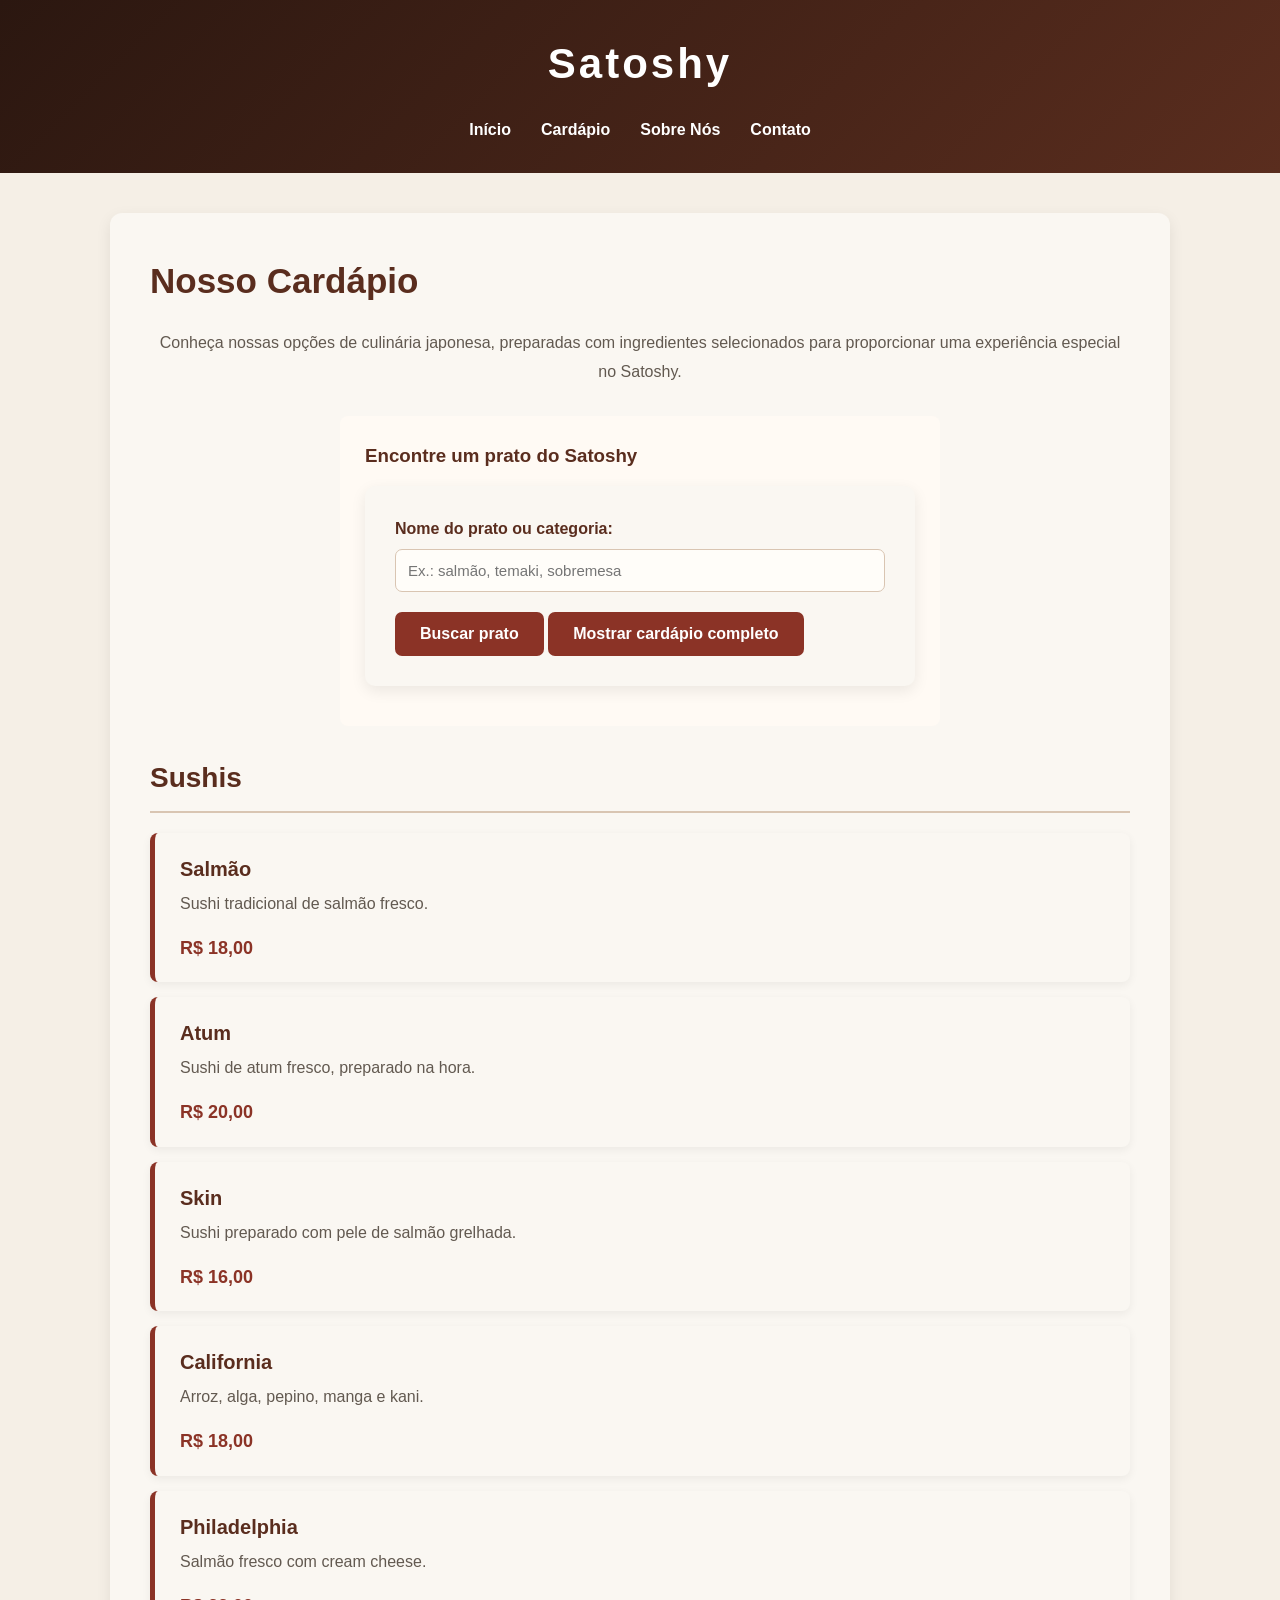
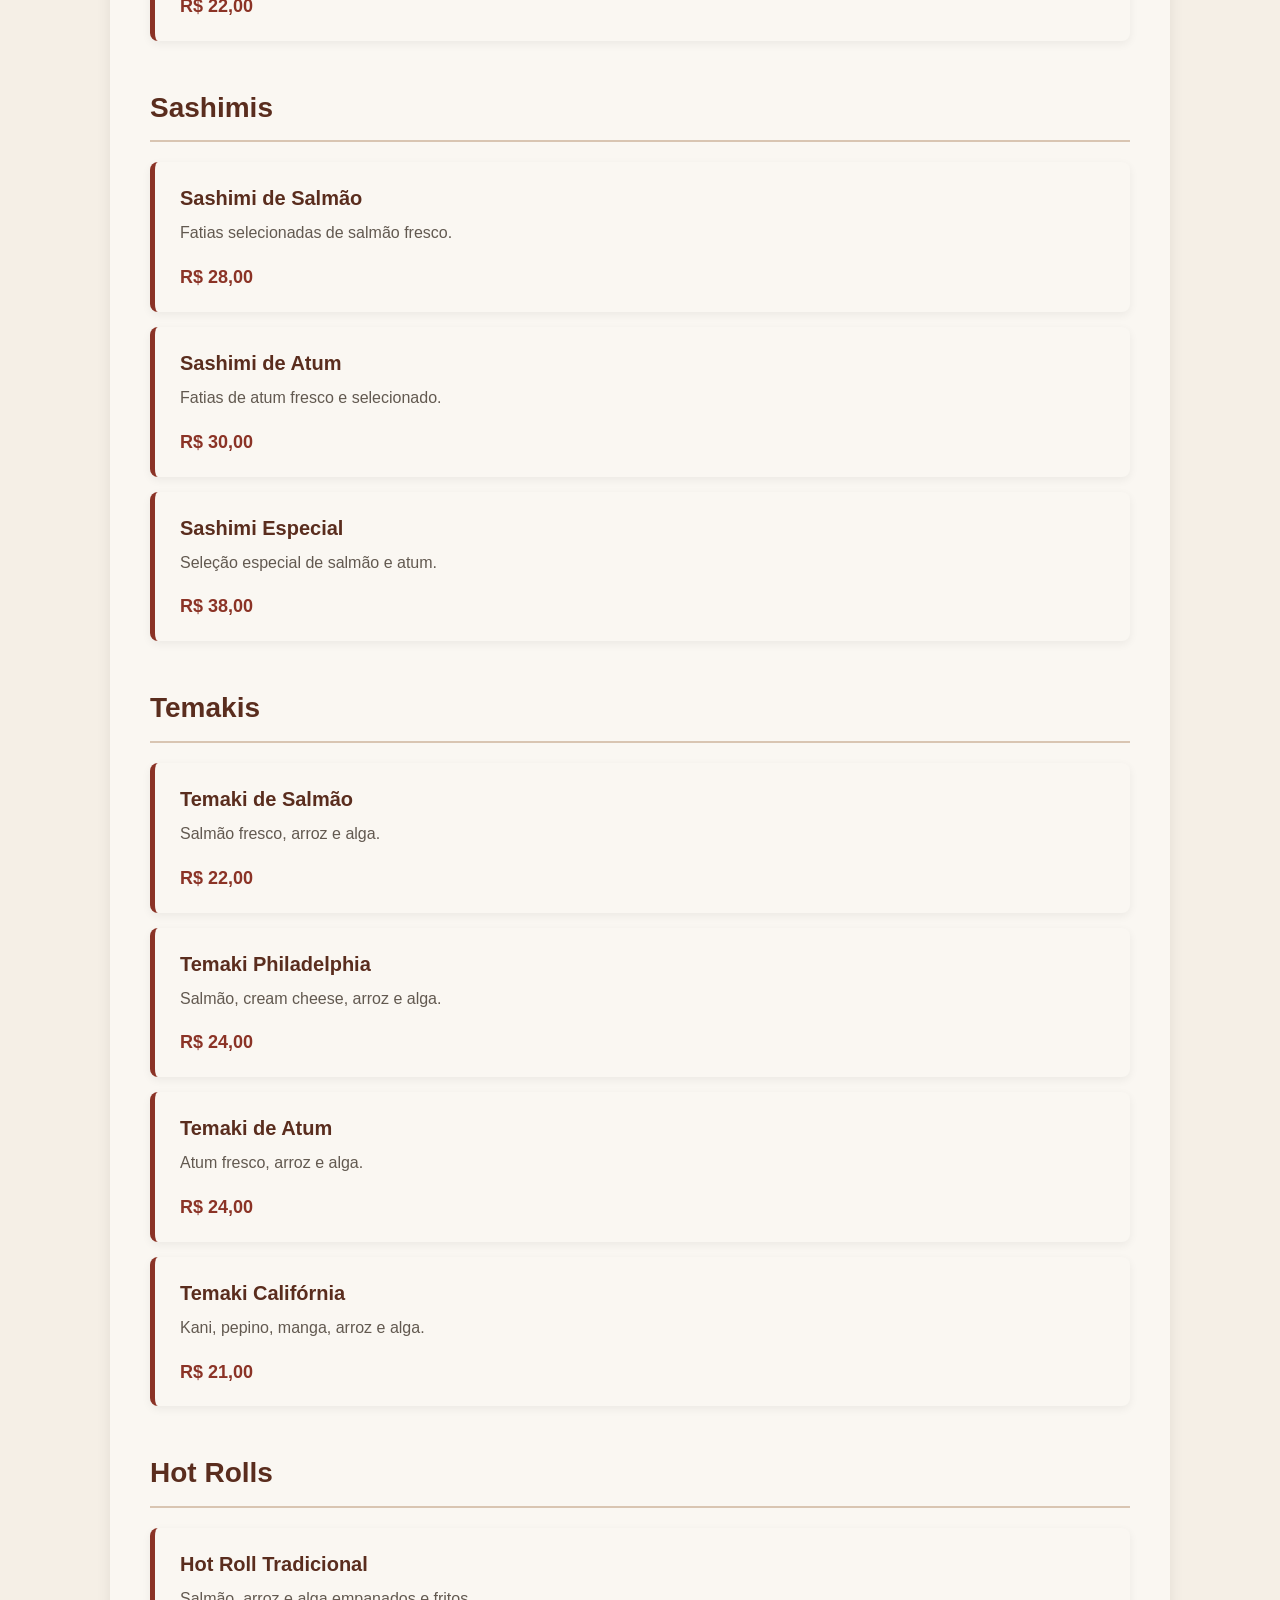
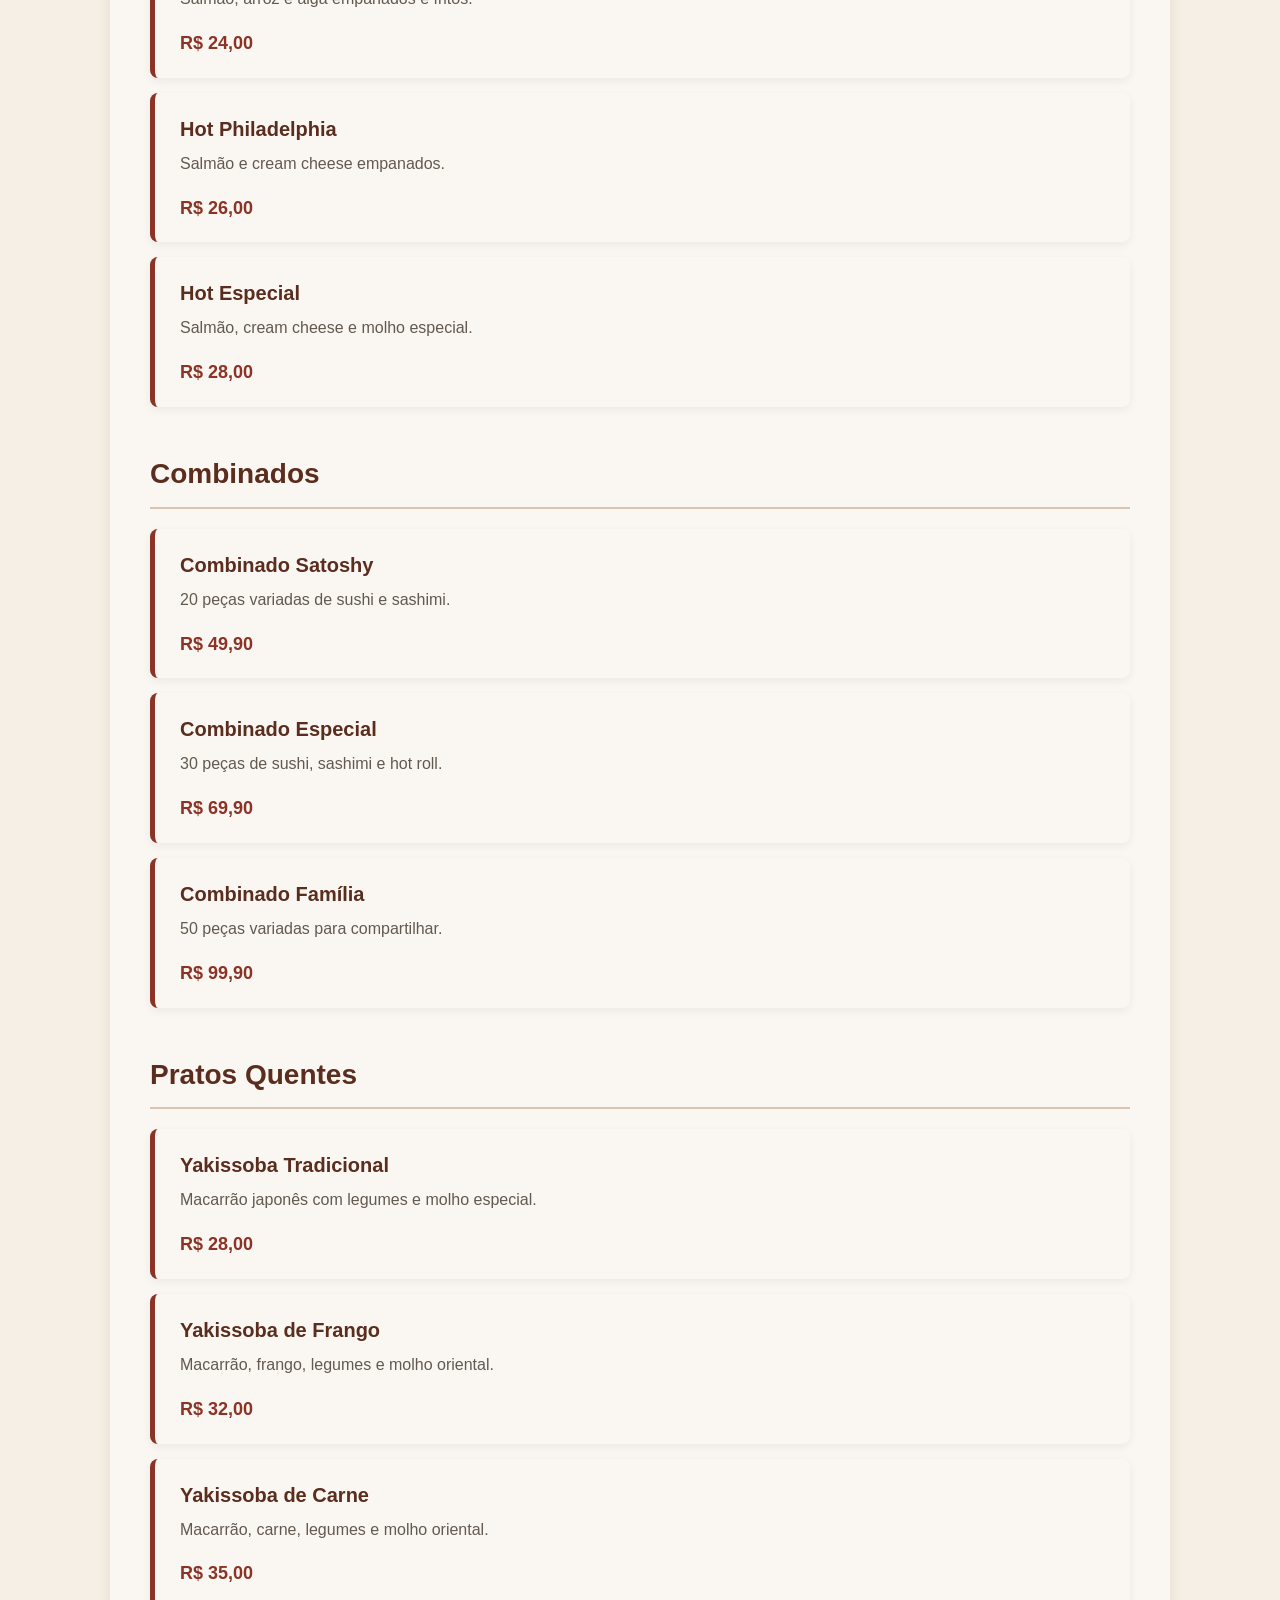
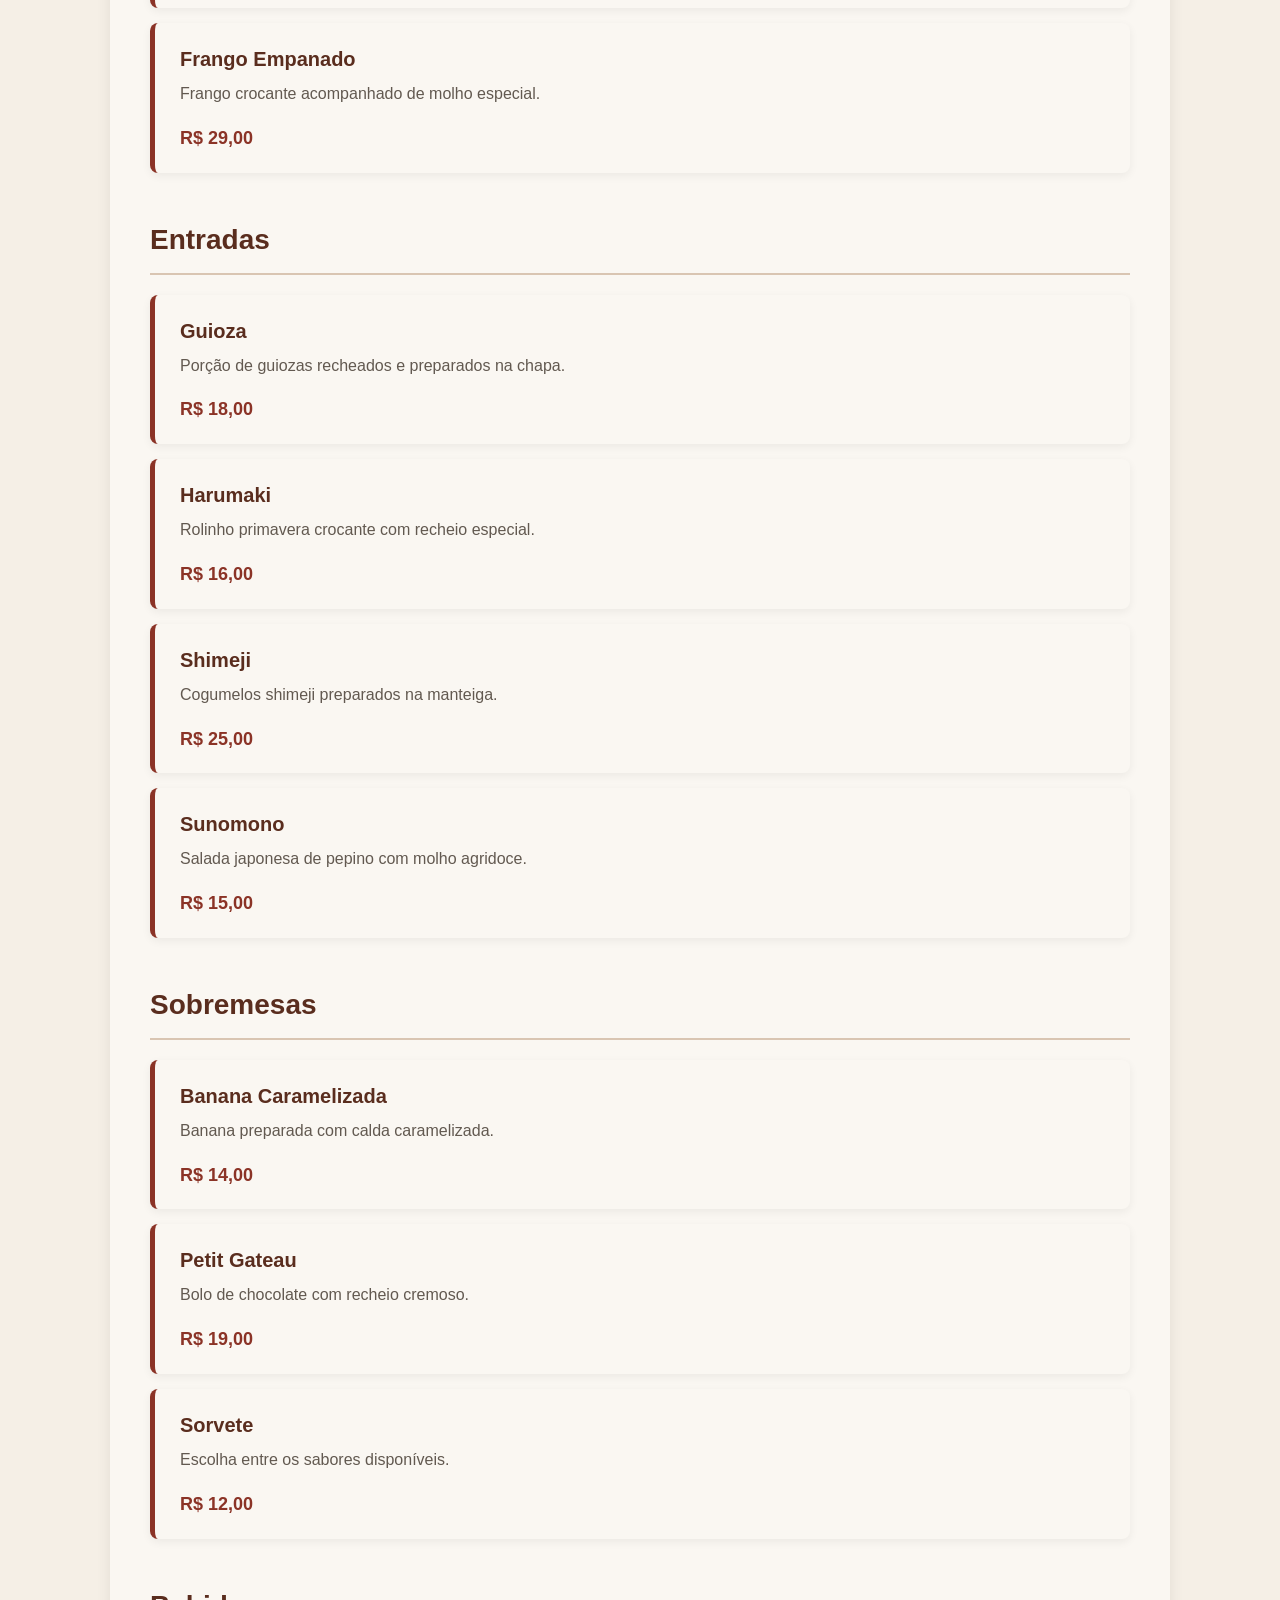
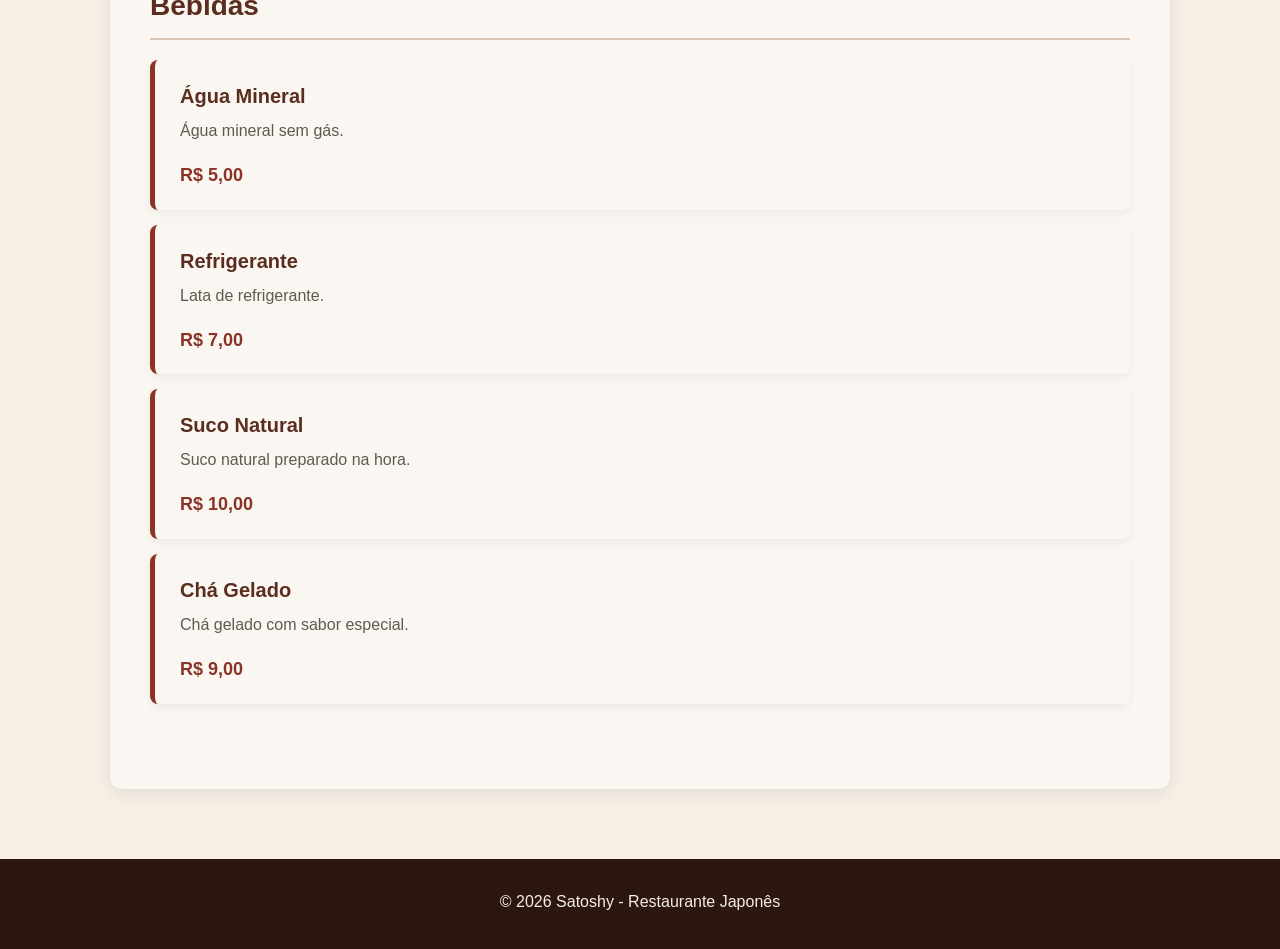
==== pages/cardapio.html @ 04170f6a "mudança de pastas" ====
<!DOCTYPE html>
<html lang="pt-BR">

<head>
    <meta charset="UTF-8">
    <meta name="viewport" content="width=device-width, initial-scale=1.0">

    <title>Cardápio - Satoshy</title>

    <link rel="stylesheet" href="../css/style.css">
    <script src="../js/script.js" defer></script>
</head>

<body>

    <!-- Cabeçalho -->
    <header>

        <h1>Satoshy</h1>

        <nav>
            <a href="../index.html">Início</a>
            <a href="cardapio.html">Cardápio</a>
            <a href="sobre.html">Sobre Nós</a>
            <a href="contato.html">Contato</a>
        </nav>

    </header>


    <!-- Conteúdo principal -->
    <main>

        <section class="pagina">

            <h2>Nosso Cardápio</h2>

            <p class="descricao-cardapio">
                Conheça nossas opções de culinária japonesa,
                preparadas com ingredientes selecionados para
                proporcionar uma experiência especial no Satoshy.
            </p>


            <!-- ENCONTRAR PRATO -->
            <section class="busca-prato">
                <h3>Encontre um prato do Satoshy</h3>
                <form id="formularioPratos">
                    <label for="buscaPrato">Nome do prato ou categoria:</label>
                    <input type="text" id="buscaPrato" placeholder="Ex.: salmão, temaki, sobremesa" autocomplete="off">
                    <button type="submit">Buscar prato</button>
                    <button type="button" id="listarTodos">Mostrar cardápio completo</button>
                </form>
                <p id="mensagemBusca" aria-live="polite"></p>
            </section>


            <!-- SUSHIS -->
            <section class="categoria-cardapio">

                <h3>Sushis</h3>

                <div class="item-cardapio">
                    <div>
                        <h4>Salmão</h4>
                        <p>Sushi tradicional de salmão fresco.</p>
                    </div>
                    <strong>R$ 18,00</strong>
                </div>

                <div class="item-cardapio">
                    <div>
                        <h4>Atum</h4>
                        <p>Sushi de atum fresco, preparado na hora.</p>
                    </div>
                    <strong>R$ 20,00</strong>
                </div>

                <div class="item-cardapio">
                    <div>
                        <h4>Skin</h4>
                        <p>Sushi preparado com pele de salmão grelhada.</p>
                    </div>
                    <strong>R$ 16,00</strong>
                </div>

                <div class="item-cardapio">
                    <div>
                        <h4>California</h4>
                        <p>Arroz, alga, pepino, manga e kani.</p>
                    </div>
                    <strong>R$ 18,00</strong>
                </div>

                <div class="item-cardapio">
                    <div>
                        <h4>Philadelphia</h4>
                        <p>Salmão fresco com cream cheese.</p>
                    </div>
                    <strong>R$ 22,00</strong>
                </div>

            </section>


            <!-- SASHIMIS -->
            <section class="categoria-cardapio">

                <h3>Sashimis</h3>

                <div class="item-cardapio">
                    <div>
                        <h4>Sashimi de Salmão</h4>
                        <p>Fatias selecionadas de salmão fresco.</p>
                    </div>
                    <strong>R$ 28,00</strong>
                </div>

                <div class="item-cardapio">
                    <div>
                        <h4>Sashimi de Atum</h4>
                        <p>Fatias de atum fresco e selecionado.</p>
                    </div>
                    <strong>R$ 30,00</strong>
                </div>

                <div class="item-cardapio">
                    <div>
                        <h4>Sashimi Especial</h4>
                        <p>Seleção especial de salmão e atum.</p>
                    </div>
                    <strong>R$ 38,00</strong>
                </div>

            </section>


            <!-- TEMAKIS -->
            <section class="categoria-cardapio">

                <h3>Temakis</h3>

                <div class="item-cardapio">
                    <div>
                        <h4>Temaki de Salmão</h4>
                        <p>Salmão fresco, arroz e alga.</p>
                    </div>
                    <strong>R$ 22,00</strong>
                </div>

                <div class="item-cardapio">
                    <div>
                        <h4>Temaki Philadelphia</h4>
                        <p>Salmão, cream cheese, arroz e alga.</p>
                    </div>
                    <strong>R$ 24,00</strong>
                </div>

                <div class="item-cardapio">
                    <div>
                        <h4>Temaki de Atum</h4>
                        <p>Atum fresco, arroz e alga.</p>
                    </div>
                    <strong>R$ 24,00</strong>
                </div>

                <div class="item-cardapio">
                    <div>
                        <h4>Temaki Califórnia</h4>
                        <p>Kani, pepino, manga, arroz e alga.</p>
                    </div>
                    <strong>R$ 21,00</strong>
                </div>

            </section>


            <!-- HOT ROLLS -->
            <section class="categoria-cardapio">

                <h3>Hot Rolls</h3>

                <div class="item-cardapio">
                    <div>
                        <h4>Hot Roll Tradicional</h4>
                        <p>Salmão, arroz e alga empanados e fritos.</p>
                    </div>
                    <strong>R$ 24,00</strong>
                </div>

                <div class="item-cardapio">
                    <div>
                        <h4>Hot Philadelphia</h4>
                        <p>Salmão e cream cheese empanados.</p>
                    </div>
                    <strong>R$ 26,00</strong>
                </div>

                <div class="item-cardapio">
                    <div>
                        <h4>Hot Especial</h4>
                        <p>Salmão, cream cheese e molho especial.</p>
                    </div>
                    <strong>R$ 28,00</strong>
                </div>

            </section>


            <!-- COMBINADOS -->
            <section class="categoria-cardapio">

                <h3>Combinados</h3>

                <div class="item-cardapio">
                    <div>
                        <h4>Combinado Satoshy</h4>
                        <p>20 peças variadas de sushi e sashimi.</p>
                    </div>
                    <strong>R$ 49,90</strong>
                </div>

                <div class="item-cardapio">
                    <div>
                        <h4>Combinado Especial</h4>
                        <p>30 peças de sushi, sashimi e hot roll.</p>
                    </div>
                    <strong>R$ 69,90</strong>
                </div>

                <div class="item-cardapio">
                    <div>
                        <h4>Combinado Família</h4>
                        <p>50 peças variadas para compartilhar.</p>
                    </div>
                    <strong>R$ 99,90</strong>
                </div>

            </section>


            <!-- PRATOS QUENTES -->
            <section class="categoria-cardapio">

                <h3>Pratos Quentes</h3>

                <div class="item-cardapio">
                    <div>
                        <h4>Yakissoba Tradicional</h4>
                        <p>Macarrão japonês com legumes e molho especial.</p>
                    </div>
                    <strong>R$ 28,00</strong>
                </div>

                <div class="item-cardapio">
                    <div>
                        <h4>Yakissoba de Frango</h4>
                        <p>Macarrão, frango, legumes e molho oriental.</p>
                    </div>
                    <strong>R$ 32,00</strong>
                </div>

                <div class="item-cardapio">
                    <div>
                        <h4>Yakissoba de Carne</h4>
                        <p>Macarrão, carne, legumes e molho oriental.</p>
                    </div>
                    <strong>R$ 35,00</strong>
                </div>

                <div class="item-cardapio">
                    <div>
                        <h4>Frango Empanado</h4>
                        <p>Frango crocante acompanhado de molho especial.</p>
                    </div>
                    <strong>R$ 29,00</strong>
                </div>

            </section>


            <!-- ENTRADAS -->
            <section class="categoria-cardapio">

                <h3>Entradas</h3>

                <div class="item-cardapio">
                    <div>
                        <h4>Guioza</h4>
                        <p>Porção de guiozas recheados e preparados na chapa.</p>
                    </div>
                    <strong>R$ 18,00</strong>
                </div>

                <div class="item-cardapio">
                    <div>
                        <h4>Harumaki</h4>
                        <p>Rolinho primavera crocante com recheio especial.</p>
                    </div>
                    <strong>R$ 16,00</strong>
                </div>

                <div class="item-cardapio">
                    <div>
                        <h4>Shimeji</h4>
                        <p>Cogumelos shimeji preparados na manteiga.</p>
                    </div>
                    <strong>R$ 25,00</strong>
                </div>

                <div class="item-cardapio">
                    <div>
                        <h4>Sunomono</h4>
                        <p>Salada japonesa de pepino com molho agridoce.</p>
                    </div>
                    <strong>R$ 15,00</strong>
                </div>

            </section>


            <!-- SOBREMESAS -->
            <section class="categoria-cardapio">

                <h3>Sobremesas</h3>

                <div class="item-cardapio">
                    <div>
                        <h4>Banana Caramelizada</h4>
                        <p>Banana preparada com calda caramelizada.</p>
                    </div>
                    <strong>R$ 14,00</strong>
                </div>

                <div class="item-cardapio">
                    <div>
                        <h4>Petit Gateau</h4>
                        <p>Bolo de chocolate com recheio cremoso.</p>
                    </div>
                    <strong>R$ 19,00</strong>
                </div>

                <div class="item-cardapio">
                    <div>
                        <h4>Sorvete</h4>
                        <p>Escolha entre os sabores disponíveis.</p>
                    </div>
                    <strong>R$ 12,00</strong>
                </div>

            </section>


            <!-- BEBIDAS -->
            <section class="categoria-cardapio">

                <h3>Bebidas</h3>

                <div class="item-cardapio">
                    <div>
                        <h4>Água Mineral</h4>
                        <p>Água mineral sem gás.</p>
                    </div>
                    <strong>R$ 5,00</strong>
                </div>

                <div class="item-cardapio">
                    <div>
                        <h4>Refrigerante</h4>
                        <p>Lata de refrigerante.</p>
                    </div>
                    <strong>R$ 7,00</strong>
                </div>

                <div class="item-cardapio">
                    <div>
                        <h4>Suco Natural</h4>
                        <p>Suco natural preparado na hora.</p>
                    </div>
                    <strong>R$ 10,00</strong>
                </div>

                <div class="item-cardapio">
                    <div>
                        <h4>Chá Gelado</h4>
                        <p>Chá gelado com sabor especial.</p>
                    </div>
                    <strong>R$ 9,00</strong>
                </div>

            </section>

        </section>

    </main>


    <!-- Rodapé -->
    <footer>

        <p>© 2026 Satoshy - Restaurante Japonês</p>

    </footer>

</body>

</html>
---- css/style.css ----
/* =====================================================
   SATOSHY - RESTAURANTE JAPONÊS
   CSS PRINCIPAL DO SITE
   ===================================================== */


/* =====================================================
   1. CONFIGURAÇÕES GERAIS
   ===================================================== */

* {
    margin: 0;
    padding: 0;
    box-sizing: border-box;
}

body {
    font-family: Arial, Helvetica, sans-serif;
    background-color: #f5efe6;
    color: #2b2118;
    line-height: 1.6;
}


/* =====================================================
   2. CABEÇALHO
   ===================================================== */

header {
    background: linear-gradient(
        135deg,
        #2b1710,
        #5a2d1e
    );

    color: white;
    text-align: center;
    padding: 30px 20px;
}

header h1 {
    font-size: 42px;
    margin-bottom: 20px;
    letter-spacing: 3px;
}


/* =====================================================
   3. MENU DE NAVEGAÇÃO
   ===================================================== */

nav {
    display: flex;
    justify-content: center;
    align-items: center;
    gap: 30px;
    flex-wrap: wrap;
}

nav a {
    color: white;
    text-decoration: none;
    font-weight: bold;
    font-size: 16px;
    transition: 0.3s;
}

nav a:hover {
    color: #d9a28f;
}


/* =====================================================
   4. ÁREA PRINCIPAL
   ===================================================== */

main {
    max-width: 1100px;
    margin: 0 auto;
    padding: 40px 20px;
}

h2 {
    color: #5a2d1e;
}

h3 {
    color: #8b3326;
}


/* =====================================================
   5. PÁGINA INICIAL - APRESENTAÇÃO
   ===================================================== */

.inicio {
    min-height: 520px;

    display: flex;
    align-items: center;
    justify-content: center;

    text-align: center;

    background: linear-gradient(
        135deg,
        #f5efe6,
        #eadbc9
    );

    border-radius: 14px;
    margin-bottom: 50px;
    padding: 70px 30px;

    box-shadow: 0 8px 25px rgba(0, 0, 0, 0.10);
}

.inicio-texto {
    max-width: 800px;
}

.inicio .subtitulo {
    color: #8b3326;
    font-size: 14px;
    font-weight: bold;
    letter-spacing: 4px;
    margin-bottom: 15px;
}

.inicio h2 {
    font-size: 48px;
    color: #4a2418;
    margin-bottom: 25px;
    line-height: 1.2;
}

.inicio p {
    max-width: 700px;
    margin: 0 auto 15px;
    color: #5f554e;
    line-height: 1.8;
    font-size: 17px;
}


/* =====================================================
   6. BOTÕES DA PÁGINA INICIAL
   ===================================================== */

.botoes-inicio {
    display: flex;
    justify-content: center;
    gap: 15px;
    margin-top: 30px;
    flex-wrap: wrap;
}

.botao,
.botao-secundario {
    display: inline-block;
    padding: 13px 25px;
    border-radius: 7px;
    text-decoration: none;
    font-weight: bold;
    transition: 0.3s;
}

.botao {
    background-color: #8b3326;
    color: white;
}

.botao:hover {
    background-color: #5a2d1e;
    transform: translateY(-3px);
}

.botao-secundario {
    border: 2px solid #8b3326;
    color: #8b3326;
    background-color: transparent;
}

.botao-secundario:hover {
    background-color: #8b3326;
    color: white;
}


/* =====================================================
   7. DESTAQUES DA PÁGINA INICIAL
   ===================================================== */

.destaques {
    margin-bottom: 60px;
}

.destaques > h2 {
    text-align: center;
    font-size: 32px;
    color: #5a2d1e;
    margin-bottom: 10px;
}

.texto-centro {
    text-align: center;
    color: #6b625b;
    margin-bottom: 30px;
}


/* =====================================================
   8. CARDS
   ===================================================== */

.cards {
    display: grid;
    grid-template-columns: repeat(3, 1fr);
    gap: 25px;
}

.card {
    background-color: #faf7f2;
    padding: 30px;
    border-radius: 10px;
    border-top: 5px solid #8b3326;

    box-shadow: 0 5px 15px rgba(0, 0, 0, 0.08);

    transition: 0.3s;
}

.card:hover {
    transform: translateY(-7px);

    box-shadow: 0 10px 25px rgba(0, 0, 0, 0.14);
}

.card h3 {
    color: #5a2d1e;
    font-size: 23px;
    margin-bottom: 12px;
}

.card p {
    color: #625950;
    line-height: 1.7;
    margin-bottom: 20px;
}

.card a {
    color: #8b3326;
    text-decoration: none;
    font-weight: bold;
}

.card a:hover {
    text-decoration: underline;
}


/* =====================================================
   9. POR QUE ESCOLHER O SATOSHY
   ===================================================== */

.porque-satoshy {
    background-color: #f0e5d7;

    padding: 50px 30px;
    border-radius: 14px;

    margin-bottom: 60px;
}

.porque-satoshy h2 {
    text-align: center;
    color: #5a2d1e;
    font-size: 32px;
    margin-bottom: 35px;
}

.beneficios {
    display: grid;
    grid-template-columns: repeat(4, 1fr);
    gap: 20px;
}

.beneficios div {
    background-color: #faf7f2;
    padding: 25px;
    border-radius: 9px;
    text-align: center;
}

.beneficios h3 {
    color: #8b3326;
    margin-bottom: 10px;
}

.beneficios p {
    color: #625950;
    line-height: 1.6;
    font-size: 14px;
}


/* =====================================================
   10. CHAMADA FINAL DO INÍCIO
   ===================================================== */

.chamada-inicio {
    text-align: center;

    padding: 55px 25px;
    margin-bottom: 50px;

    background: linear-gradient(
        135deg,
        #5a2d1e,
        #2b1710
    );

    border-radius: 14px;
}

.chamada-inicio h2 {
    color: white;
    font-size: 32px;
    margin-bottom: 15px;
}

.chamada-inicio p {
    color: #f5efe6;
    margin-bottom: 25px;
}


/* =====================================================
   11. PÁGINA DO CARDÁPIO
   ===================================================== */

.descricao-cardapio {
    text-align: center;
    color: #625950;
    margin-bottom: 40px;
}

.categoria-cardapio {
    margin-bottom: 45px;
}

.categoria-cardapio h3 {
    font-size: 28px;
    color: #5a2d1e;

    border-bottom: 2px solid #d9c5b2;

    padding-bottom: 10px;
    margin-bottom: 20px;
}

.item-cardapio {
    background-color: #faf7f2;

    padding: 20px 25px;
    margin-bottom: 15px;

    border-left: 5px solid #8b3326;
    border-radius: 8px;

    box-shadow: 0 3px 10px rgba(0, 0, 0, 0.06);

    transition: 0.3s;
}

.item-cardapio:hover {
    transform: translateX(5px);
}

.item-cardapio h4 {
    color: #5a2d1e;
    font-size: 20px;
    margin-bottom: 5px;
}

.item-cardapio p {
    color: #625950;
    margin-bottom: 8px;
}

.item-cardapio strong {
    color: #8b3326;
    font-size: 18px;
}


/* =====================================================
   12. PÁGINAS INTERNAS
   ===================================================== */

.pagina {
    background-color: #faf7f2;

    padding: 40px;

    border-radius: 12px;

    box-shadow: 0 5px 15px rgba(0, 0, 0, 0.08);
}

.pagina h2 {
    font-size: 35px;
    color: #5a2d1e;
    margin-bottom: 20px;
}

.pagina p {
    color: #625950;
    line-height: 1.8;
    margin-bottom: 15px;
}


/* =====================================================
   13. SOBRE NÓS
   ===================================================== */

.sobre-secao {
    margin-top: 40px;

    padding-top: 25px;

    border-top: 1px solid #dfd2c3;
}

.sobre-secao h3 {
    font-size: 25px;
    color: #5a2d1e;
    margin-bottom: 15px;
}

.sobre-secao p {
    color: #5f554e;
    margin-bottom: 15px;
    line-height: 1.8;
}


/* VALORES */

.valores {
    display: grid;

    grid-template-columns: repeat(2, 1fr);

    gap: 20px;

    margin-top: 20px;
}

.valor {
    background-color: #faf7f2;

    padding: 25px;

    border-radius: 10px;

    border-left: 5px solid #8b3326;

    transition: 0.3s;
}

.valor:hover {
    transform: translateY(-5px);

    box-shadow: 0 8px 18px rgba(0, 0, 0, 0.12);
}

.valor h4 {
    color: #5a2d1e;

    font-size: 20px;

    margin-bottom: 8px;
}

.valor p {
    margin: 0;
    font-size: 15px;
}


/* DESTAQUE SOBRE */

.destaque-sobre {
    background-color: #f5efe6;

    padding: 30px;

    border-left: 6px solid #8b3326;

    border-radius: 10px;
}

.destaque-sobre h3 {
    margin-top: 0;
}


/* FRASE FINAL */

.frase-sobre {
    margin-top: 45px;

    padding: 45px 25px;

    text-align: center;

    background: linear-gradient(
        135deg,
        #5a2d1e,
        #2b1710
    );

    color: white;

    border-radius: 12px;
}

.frase-sobre h3 {
    color: white;

    font-size: 30px;

    letter-spacing: 2px;

    margin-bottom: 10px;
}

.frase-sobre p {
    color: #f5efe6;
    font-size: 17px;
}


/* =====================================================
   14. CONTATO
   ===================================================== */

.informacoes {
    background-color: #faf7f2;

    padding: 25px;

    border-radius: 10px;

    margin-bottom: 30px;

    border-left: 5px solid #8b3326;
}

.informacoes h3 {
    color: #5a2d1e;
    margin-bottom: 10px;
}

.informacoes p {
    margin-bottom: 5px;
}


/* FORMULÁRIO */

form {
    background-color: #faf7f2;

    padding: 30px;

    border-radius: 10px;

    box-shadow: 0 5px 15px rgba(0, 0, 0, 0.08);
}

form label {
    display: block;

    font-weight: bold;

    color: #5a2d1e;

    margin-bottom: 7px;
}

form input,
form textarea {
    width: 100%;

    padding: 12px;

    margin-bottom: 20px;

    border: 1px solid #d9c5b2;

    border-radius: 7px;

    background-color: #fffdf9;

    color: #2b2118;

    font-family: Arial, Helvetica, sans-serif;

    font-size: 15px;
}

form input:focus,
form textarea:focus {
    outline: none;

    border-color: #8b3326;

    box-shadow: 0 0 0 2px rgba(139, 51, 38, 0.10);
}

form textarea {
    resize: vertical;
}


/* BOTÃO DO FORMULÁRIO */

form button,
#botaoMensagem {
    background-color: #8b3326;

    color: white;

    border: none;

    padding: 13px 25px;

    border-radius: 7px;

    cursor: pointer;

    font-weight: bold;

    font-size: 16px;

    transition: 0.3s;
}

form button:hover,
#botaoMensagem:hover {
    background-color: #5a2d1e;

    transform: translateY(-2px);
}


/* MENSAGEM DO JAVASCRIPT */

#resposta {
    margin-top: 15px;

    min-height: 25px;
}

.mensagem-atualizada {
    color: #8b3326;

    font-weight: bold;
}


/* =====================================================
   15. LINHAS
   ===================================================== */

hr {
    border: none;

    border-top: 1px solid #d9c5b2;

    margin: 35px 0;
}


/* =====================================================
   16. RODAPÉ
   ===================================================== */

footer {
    background-color: #2b1710;

    color: #f5efe6;

    text-align: center;

    padding: 30px 20px;

    margin-top: 30px;
}

footer p {
    margin-bottom: 5px;
}


/* =====================================================
   17. RESPONSIVIDADE - TABLETS
   ===================================================== */

@media (max-width: 900px) {

    .cards {
        grid-template-columns: 1fr;
    }

    .beneficios {
        grid-template-columns: repeat(2, 1fr);
    }

    .inicio h2 {
        font-size: 38px;
    }
}


/* =====================================================
   18. RESPONSIVIDADE - CELULAR
   ===================================================== */

@media (max-width: 700px) {

    nav {
        gap: 15px;
    }

    header h1 {
        font-size: 34px;
    }

    .valores {
        grid-template-columns: 1fr;
    }

    .sobre-secao h3 {
        font-size: 22px;
    }

    .frase-sobre {
        padding: 35px 20px;
    }
}


@media (max-width: 600px) {

    main {
        padding: 25px 15px;
    }

    .inicio {
        padding: 50px 20px;

        min-height: auto;
    }

    .inicio h2 {
        font-size: 32px;
    }

    .inicio p {
        font-size: 15px;
    }

    .beneficios {
        grid-template-columns: 1fr;
    }

    .porque-satoshy {
        padding: 35px 20px;
    }

    .chamada-inicio h2 {
        font-size: 26px;
    }

    .pagina {
        padding: 25px 20px;
    }

    .pagina h2 {
        font-size: 28px;
    }

    .categoria-cardapio h3 {
        font-size: 24px;
    }

    .item-cardapio {
        padding: 18px;
    }
}

/*buscador de cep*/

.busca-cep {
    max-width: 600px;
    margin: 40px auto;
    padding: 25px;
    background-color: #fffaf4;
    color: #2b2118;
    border-radius: 8px;
}

.busca-cep h2 {
    color: #5a2d1e;
}

#formularioCEP {
    display: flex;
    flex-direction: column;
    gap: 12px;
}

#cep {
    padding: 12px;
    border: 1px solid #bda58e;
    border-radius: 5px;
}

#formularioCEP button {
    padding: 12px;
    background-color: #5a2d1e;
    color: white;
    border: none;
    border-radius: 5px;
    cursor: pointer;
}

#resultado {
    margin-top: 20px;
}

#mensagem {
    color: #5a2d1e;
    font-weight: bold;
}

/* Busca de pratos dentro do cardápio */
.busca-prato {
    max-width: 600px;
    margin: 30px auto;
    padding: 25px;
    background-color: #fffaf4;
    color: #2b2118;
    border-radius: 8px;
}

.busca-prato h3 {
    color: #5a2d1e;
    margin-bottom: 15px;
}

#mensagemBusca {
    margin-top: 15px;
    color: #5a2d1e;
    font-weight: bold;
}

/* Garante que o atributo hidden esconda os pratos filtrados */
.categoria-cardapio[hidden],
.item-cardapio[hidden] {
    display: none;
}
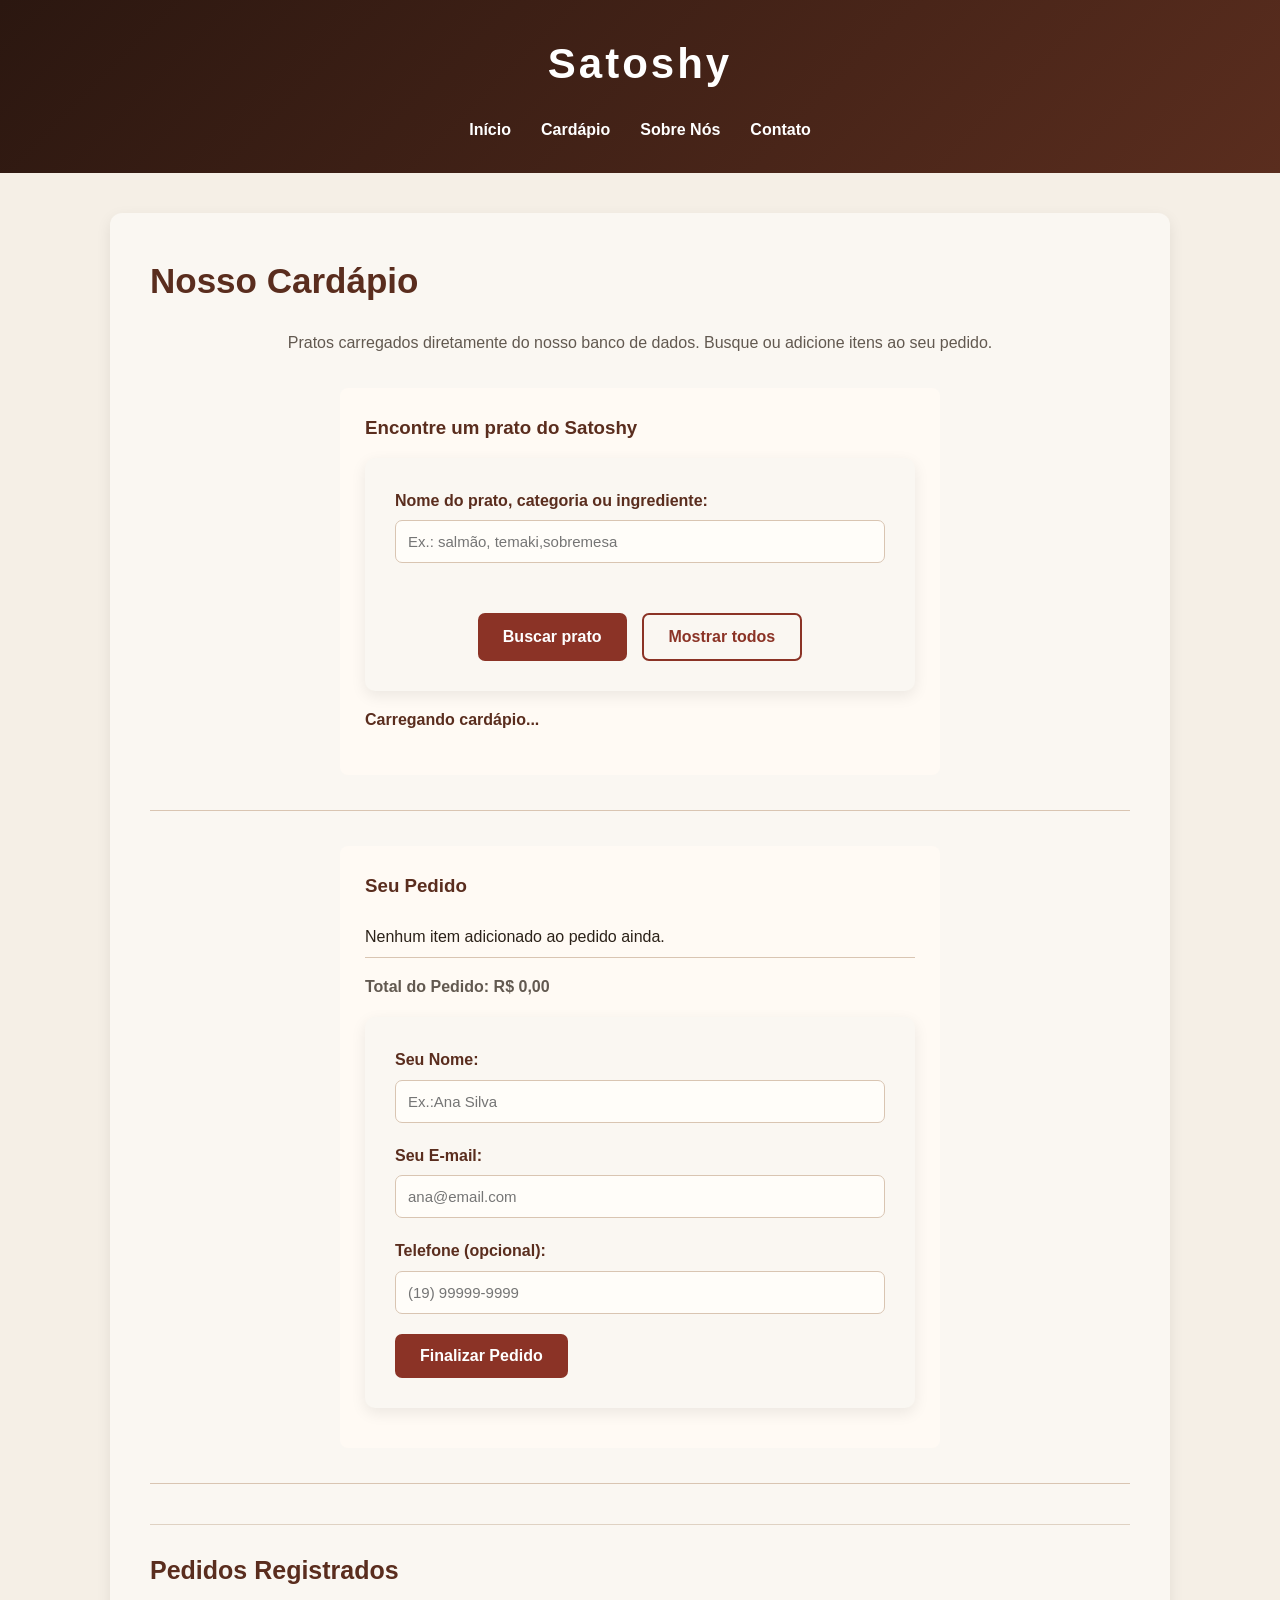
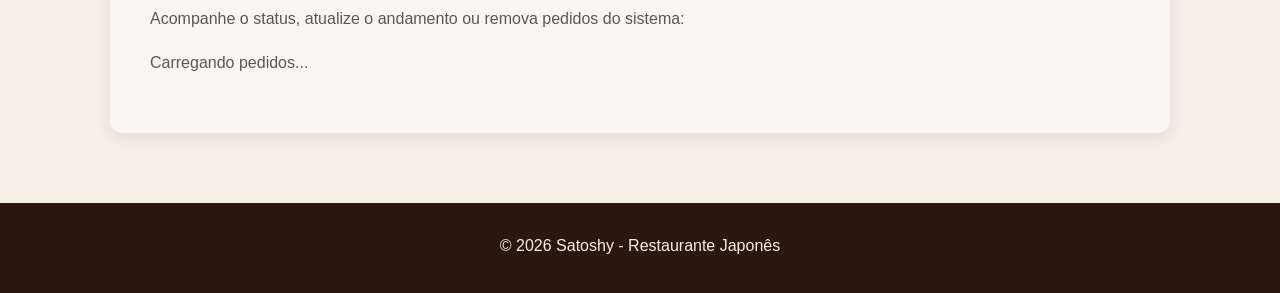
==== commit 643a763f: "mudei algumas coisas" ====
--- a/pages/cardapio.html
+++ b/pages/cardapio.html
@@ -1,407 +1,88 @@
 <!DOCTYPE html>
 <html lang="pt-BR">
+<head>
+<meta charset="UTF-8">
+<meta name="viewport" content="width=device-width, initial-scale=1.0">
+<title>Cardápio e Pedidos - Satoshy</title>
+<link rel="stylesheet" href="../css/style.css">
+<script src="../js/script.js" defer></script>
+</head>
+<body>
+<header>
+<h1>Satoshy</h1>
+<nav>
+<a href="../index.html">Início</a>
+<a href="cardapio.html">Cardápio</a>
+<a href="sobre.html">Sobre Nós</a>
+<a href="contato.html">Contato</a>
+</nav>
+</header>
+<main>
+<section class="pagina">
+<h2>Nosso Cardápio</h2>
+<p class="descricao-cardapio">
+Pratos carregados diretamente do nosso banco de dados. Busque ou adicione
+itens ao seu pedido.
+</p>
+<!-- BUSCA VIA API -->
+<section class="busca-prato">
+<h3>Encontre um prato do Satoshy</h3>
 
-<head>
-    <meta charset="UTF-8">
-    <meta name="viewport" content="width=device-width, initial-scale=1.0">
+<form id="formularioPratos">
+<label for="buscaPrato">Nome do prato, categoria ou ingrediente:</label>
+<input type="text" id="buscaPrato" placeholder="Ex.: salmão, temaki,
 
-    <title>Cardápio - Satoshy</title>
+sobremesa" autocomplete="off">
+<div class="botoes-inicio">
+<button type="submit">Buscar prato</button>
+<button type="button" id="listarTodos" class="botao-secundario">Mostrar
 
-    <link rel="stylesheet" href="../css/style.css">
-    <script src="../js/script.js" defer></script>
-</head>
+todos</button>
+</div>
+</form>
+<p id="mensagemBusca" aria-live="polite">Carregando cardápio...</p>
+</section>
+<!-- CONTAINER DINÂMICO DO CARDÁPIO (GET /api/pratos) -->
+<div id="listaCardapio"></div>
+<hr>
+<!-- CARRINHO E FINALIZAÇÃO DE PEDIDO (POST /api/pedidos) -->
+<section class="busca-prato" id="secaoCarrinho">
+<h3>Seu Pedido</h3>
+<ul id="listaCarrinho" class="lista-carrinho">
+<li>Nenhum item adicionado ao pedido ainda.</li>
+</ul>
+<p><strong>Total do Pedido: R$ <span
+id="totalCarrinho">0,00</span></strong></p>
+<form id="formularioPedido">
+<label for="clienteNome">Seu Nome:</label>
+<input type="text" id="clienteNome" required minlength="3" placeholder="Ex.:
 
-<body>
+Ana Silva">
 
-    <!-- Cabeçalho -->
-    <header>
+<label for="clienteEmail">Seu E-mail:</label>
+<input type="email" id="clienteEmail" required placeholder="ana@email.com">
+<label for="clienteTelefone">Telefone (opcional):</label>
+<input type="tel" id="clienteTelefone" placeholder="(19) 99999-9999">
+<button type="submit" id="btnEnviarPedido">Finalizar Pedido</button>
+</form>
+<p id="mensagemPedido" aria-live="polite"></p>
+</section>
+<hr>
+<!-- HISTÓRICO E GERENCIAMENTO DE PEDIDOS (GET, PUT, DELETE
+/api/pedidos) -->
+<section class="sobre-secao">
 
-        <h1>Satoshy</h1>
-
-        <nav>
-            <a href="../index.html">Início</a>
-            <a href="cardapio.html">Cardápio</a>
-            <a href="sobre.html">Sobre Nós</a>
-            <a href="contato.html">Contato</a>
-        </nav>
-
-    </header>
-
-
-    <!-- Conteúdo principal -->
-    <main>
-
-        <section class="pagina">
-
-            <h2>Nosso Cardápio</h2>
-
-            <p class="descricao-cardapio">
-                Conheça nossas opções de culinária japonesa,
-                preparadas com ingredientes selecionados para
-                proporcionar uma experiência especial no Satoshy.
-            </p>
-
-
-            <!-- ENCONTRAR PRATO -->
-            <section class="busca-prato">
-                <h3>Encontre um prato do Satoshy</h3>
-                <form id="formularioPratos">
-                    <label for="buscaPrato">Nome do prato ou categoria:</label>
-                    <input type="text" id="buscaPrato" placeholder="Ex.: salmão, temaki, sobremesa" autocomplete="off">
-                    <button type="submit">Buscar prato</button>
-                    <button type="button" id="listarTodos">Mostrar cardápio completo</button>
-                </form>
-                <p id="mensagemBusca" aria-live="polite"></p>
-            </section>
-
-
-            <!-- SUSHIS -->
-            <section class="categoria-cardapio">
-
-                <h3>Sushis</h3>
-
-                <div class="item-cardapio">
-                    <div>
-                        <h4>Salmão</h4>
-                        <p>Sushi tradicional de salmão fresco.</p>
-                    </div>
-                    <strong>R$ 18,00</strong>
-                </div>
-
-                <div class="item-cardapio">
-                    <div>
-                        <h4>Atum</h4>
-                        <p>Sushi de atum fresco, preparado na hora.</p>
-                    </div>
-                    <strong>R$ 20,00</strong>
-                </div>
-
-                <div class="item-cardapio">
-                    <div>
-                        <h4>Skin</h4>
-                        <p>Sushi preparado com pele de salmão grelhada.</p>
-                    </div>
-                    <strong>R$ 16,00</strong>
-                </div>
-
-                <div class="item-cardapio">
-                    <div>
-                        <h4>California</h4>
-                        <p>Arroz, alga, pepino, manga e kani.</p>
-                    </div>
-                    <strong>R$ 18,00</strong>
-                </div>
-
-                <div class="item-cardapio">
-                    <div>
-                        <h4>Philadelphia</h4>
-                        <p>Salmão fresco com cream cheese.</p>
-                    </div>
-                    <strong>R$ 22,00</strong>
-                </div>
-
-            </section>
-
-
-            <!-- SASHIMIS -->
-            <section class="categoria-cardapio">
-
-                <h3>Sashimis</h3>
-
-                <div class="item-cardapio">
-                    <div>
-                        <h4>Sashimi de Salmão</h4>
-                        <p>Fatias selecionadas de salmão fresco.</p>
-                    </div>
-                    <strong>R$ 28,00</strong>
-                </div>
-
-                <div class="item-cardapio">
-                    <div>
-                        <h4>Sashimi de Atum</h4>
-                        <p>Fatias de atum fresco e selecionado.</p>
-                    </div>
-                    <strong>R$ 30,00</strong>
-                </div>
-
-                <div class="item-cardapio">
-                    <div>
-                        <h4>Sashimi Especial</h4>
-                        <p>Seleção especial de salmão e atum.</p>
-                    </div>
-                    <strong>R$ 38,00</strong>
-                </div>
-
-            </section>
-
-
-            <!-- TEMAKIS -->
-            <section class="categoria-cardapio">
-
-                <h3>Temakis</h3>
-
-                <div class="item-cardapio">
-                    <div>
-                        <h4>Temaki de Salmão</h4>
-                        <p>Salmão fresco, arroz e alga.</p>
-                    </div>
-                    <strong>R$ 22,00</strong>
-                </div>
-
-                <div class="item-cardapio">
-                    <div>
-                        <h4>Temaki Philadelphia</h4>
-                        <p>Salmão, cream cheese, arroz e alga.</p>
-                    </div>
-                    <strong>R$ 24,00</strong>
-                </div>
-
-                <div class="item-cardapio">
-                    <div>
-                        <h4>Temaki de Atum</h4>
-                        <p>Atum fresco, arroz e alga.</p>
-                    </div>
-                    <strong>R$ 24,00</strong>
-                </div>
-
-                <div class="item-cardapio">
-                    <div>
-                        <h4>Temaki Califórnia</h4>
-                        <p>Kani, pepino, manga, arroz e alga.</p>
-                    </div>
-                    <strong>R$ 21,00</strong>
-                </div>
-
-            </section>
-
-
-            <!-- HOT ROLLS -->
-            <section class="categoria-cardapio">
-
-                <h3>Hot Rolls</h3>
-
-                <div class="item-cardapio">
-                    <div>
-                        <h4>Hot Roll Tradicional</h4>
-                        <p>Salmão, arroz e alga empanados e fritos.</p>
-                    </div>
-                    <strong>R$ 24,00</strong>
-                </div>
-
-                <div class="item-cardapio">
-                    <div>
-                        <h4>Hot Philadelphia</h4>
-                        <p>Salmão e cream cheese empanados.</p>
-                    </div>
-                    <strong>R$ 26,00</strong>
-                </div>
-
-                <div class="item-cardapio">
-                    <div>
-                        <h4>Hot Especial</h4>
-                        <p>Salmão, cream cheese e molho especial.</p>
-                    </div>
-                    <strong>R$ 28,00</strong>
-                </div>
-
-            </section>
-
-
-            <!-- COMBINADOS -->
-            <section class="categoria-cardapio">
-
-                <h3>Combinados</h3>
-
-                <div class="item-cardapio">
-                    <div>
-                        <h4>Combinado Satoshy</h4>
-                        <p>20 peças variadas de sushi e sashimi.</p>
-                    </div>
-                    <strong>R$ 49,90</strong>
-                </div>
-
-                <div class="item-cardapio">
-                    <div>
-                        <h4>Combinado Especial</h4>
-                        <p>30 peças de sushi, sashimi e hot roll.</p>
-                    </div>
-                    <strong>R$ 69,90</strong>
-                </div>
-
-                <div class="item-cardapio">
-                    <div>
-                        <h4>Combinado Família</h4>
-                        <p>50 peças variadas para compartilhar.</p>
-                    </div>
-                    <strong>R$ 99,90</strong>
-                </div>
-
-            </section>
-
-
-            <!-- PRATOS QUENTES -->
-            <section class="categoria-cardapio">
-
-                <h3>Pratos Quentes</h3>
-
-                <div class="item-cardapio">
-                    <div>
-                        <h4>Yakissoba Tradicional</h4>
-                        <p>Macarrão japonês com legumes e molho especial.</p>
-                    </div>
-                    <strong>R$ 28,00</strong>
-                </div>
-
-                <div class="item-cardapio">
-                    <div>
-                        <h4>Yakissoba de Frango</h4>
-                        <p>Macarrão, frango, legumes e molho oriental.</p>
-                    </div>
-                    <strong>R$ 32,00</strong>
-                </div>
-
-                <div class="item-cardapio">
-                    <div>
-                        <h4>Yakissoba de Carne</h4>
-                        <p>Macarrão, carne, legumes e molho oriental.</p>
-                    </div>
-                    <strong>R$ 35,00</strong>
-                </div>
-
-                <div class="item-cardapio">
-                    <div>
-                        <h4>Frango Empanado</h4>
-                        <p>Frango crocante acompanhado de molho especial.</p>
-                    </div>
-                    <strong>R$ 29,00</strong>
-                </div>
-
-            </section>
-
-
-            <!-- ENTRADAS -->
-            <section class="categoria-cardapio">
-
-                <h3>Entradas</h3>
-
-                <div class="item-cardapio">
-                    <div>
-                        <h4>Guioza</h4>
-                        <p>Porção de guiozas recheados e preparados na chapa.</p>
-                    </div>
-                    <strong>R$ 18,00</strong>
-                </div>
-
-                <div class="item-cardapio">
-                    <div>
-                        <h4>Harumaki</h4>
-                        <p>Rolinho primavera crocante com recheio especial.</p>
-                    </div>
-                    <strong>R$ 16,00</strong>
-                </div>
-
-                <div class="item-cardapio">
-                    <div>
-                        <h4>Shimeji</h4>
-                        <p>Cogumelos shimeji preparados na manteiga.</p>
-                    </div>
-                    <strong>R$ 25,00</strong>
-                </div>
-
-                <div class="item-cardapio">
-                    <div>
-                        <h4>Sunomono</h4>
-                        <p>Salada japonesa de pepino com molho agridoce.</p>
-                    </div>
-                    <strong>R$ 15,00</strong>
-                </div>
-
-            </section>
-
-
-            <!-- SOBREMESAS -->
-            <section class="categoria-cardapio">
-
-                <h3>Sobremesas</h3>
-
-                <div class="item-cardapio">
-                    <div>
-                        <h4>Banana Caramelizada</h4>
-                        <p>Banana preparada com calda caramelizada.</p>
-                    </div>
-                    <strong>R$ 14,00</strong>
-                </div>
-
-                <div class="item-cardapio">
-                    <div>
-                        <h4>Petit Gateau</h4>
-                        <p>Bolo de chocolate com recheio cremoso.</p>
-                    </div>
-                    <strong>R$ 19,00</strong>
-                </div>
-
-                <div class="item-cardapio">
-                    <div>
-                        <h4>Sorvete</h4>
-                        <p>Escolha entre os sabores disponíveis.</p>
-                    </div>
-                    <strong>R$ 12,00</strong>
-                </div>
-
-            </section>
-
-
-            <!-- BEBIDAS -->
-            <section class="categoria-cardapio">
-
-                <h3>Bebidas</h3>
-
-                <div class="item-cardapio">
-                    <div>
-                        <h4>Água Mineral</h4>
-                        <p>Água mineral sem gás.</p>
-                    </div>
-                    <strong>R$ 5,00</strong>
-                </div>
-
-                <div class="item-cardapio">
-                    <div>
-                        <h4>Refrigerante</h4>
-                        <p>Lata de refrigerante.</p>
-                    </div>
-                    <strong>R$ 7,00</strong>
-                </div>
-
-                <div class="item-cardapio">
-                    <div>
-                        <h4>Suco Natural</h4>
-                        <p>Suco natural preparado na hora.</p>
-                    </div>
-                    <strong>R$ 10,00</strong>
-                </div>
-
-                <div class="item-cardapio">
-                    <div>
-                        <h4>Chá Gelado</h4>
-                        <p>Chá gelado com sabor especial.</p>
-                    </div>
-                    <strong>R$ 9,00</strong>
-                </div>
-
-            </section>
-
-        </section>
-
-    </main>
-
-
-    <!-- Rodapé -->
-    <footer>
-
-        <p>© 2026 Satoshy - Restaurante Japonês</p>
-
-    </footer>
-
+<h3>Pedidos Registrados</h3>
+<p>Acompanhe o status, atualize o andamento ou remova pedidos do
+sistema:</p>
+<div id="listaPedidos">
+<p>Carregando pedidos...</p>
+</div>
+</section>
+</section>
+</main>
+<footer>
+<p>&copy; 2026 Satoshy - Restaurante Japonês</p>
+</footer>
 </body>
-
 </html>
--- a/css/style.css
+++ b/css/style.css
@@ -874,3 +874,65 @@
 .item-cardapio[hidden] {
     display: none;
 }
+/* ===== ESTILOS DO CARRINHO E PEDIDOS (ETAPA 3) ===== */
+.item-cardapio {
+display: flex;
+justify-content: space-between;
+align-items: center;
+gap: 15px;
+}
+.item-acoes {
+display: flex;
+flex-direction: column;
+align-items: flex-end;
+gap: 8px;
+}
+.btn-pequeno {
+background-color: #8b3326;
+color: white;
+border: none;
+padding: 8px 14px;
+border-radius: 6px;
+cursor: pointer;
+font-weight: bold;
+font-size: 14px;
+transition: 0.2s;
+}
+.btn-pequeno:hover {
+background-color: #5a2d1e;
+}
+.btn-excluir {
+background-color: #a93226;
+}
+.lista-carrinho {
+list-style: none;
+margin: 15px 0;
+}
+
+.lista-carrinho li {
+display: flex;
+justify-content: space-between;
+align-items: center;
+padding: 8px 0;
+border-bottom: 1px solid #d9c5b2;
+}
+.card-pedido {
+background-color: #fffdf9;
+border-left: 5px solid #5a2d1e;
+padding: 18px;
+border-radius: 8px;
+margin-bottom: 15px;
+box-shadow: 0 2px 8px rgba(0, 0, 0, 0.06);
+}
+.card-pedido-acoes {
+display: flex;
+gap: 10px;
+flex-wrap: wrap;
+margin-top: 12px;
+align-items: center;
+}
+.card-pedido-acoes select {
+padding: 7px;
+border-radius: 5px;
+border: 1px solid #d9c5b2;
+}
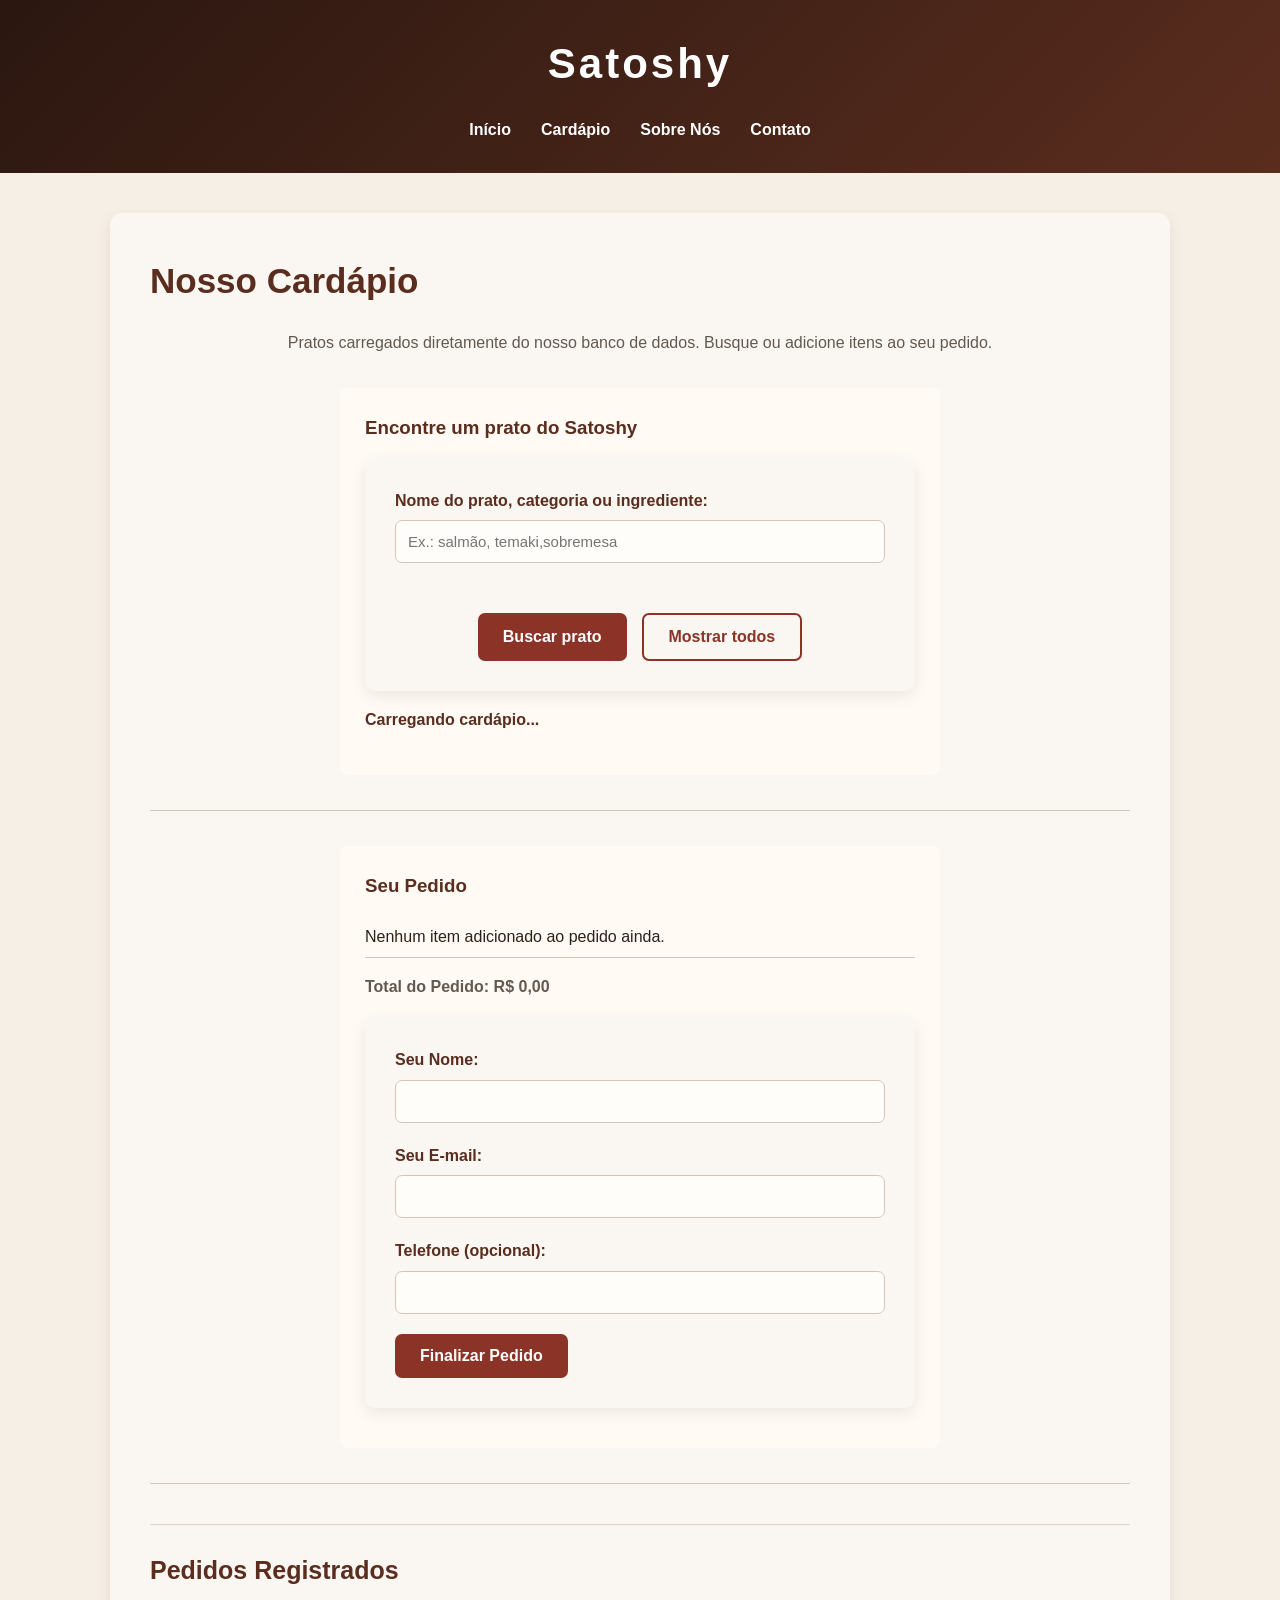
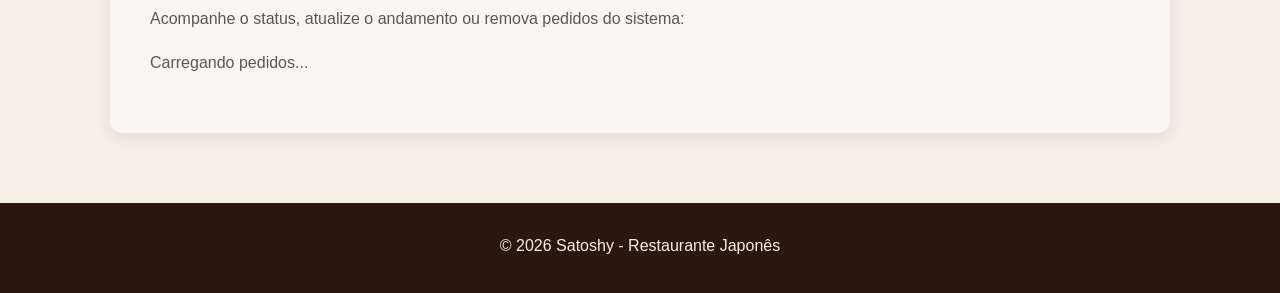
==== commit 6959cf96: "tirei algumas coisas" ====
--- a/pages/cardapio.html
+++ b/pages/cardapio.html
@@ -55,14 +55,12 @@
 id="totalCarrinho">0,00</span></strong></p>
 <form id="formularioPedido">
 <label for="clienteNome">Seu Nome:</label>
-<input type="text" id="clienteNome" required minlength="3" placeholder="Ex.:
-
-Ana Silva">
+<input type="text" id="clienteNome" required minlength="3">
 
 <label for="clienteEmail">Seu E-mail:</label>
-<input type="email" id="clienteEmail" required placeholder="ana@email.com">
+<input type="email" id="clienteEmail">
 <label for="clienteTelefone">Telefone (opcional):</label>
-<input type="tel" id="clienteTelefone" placeholder="(19) 99999-9999">
+<input type="tel" id="clienteTelefone">
 <button type="submit" id="btnEnviarPedido">Finalizar Pedido</button>
 </form>
 <p id="mensagemPedido" aria-live="polite"></p>
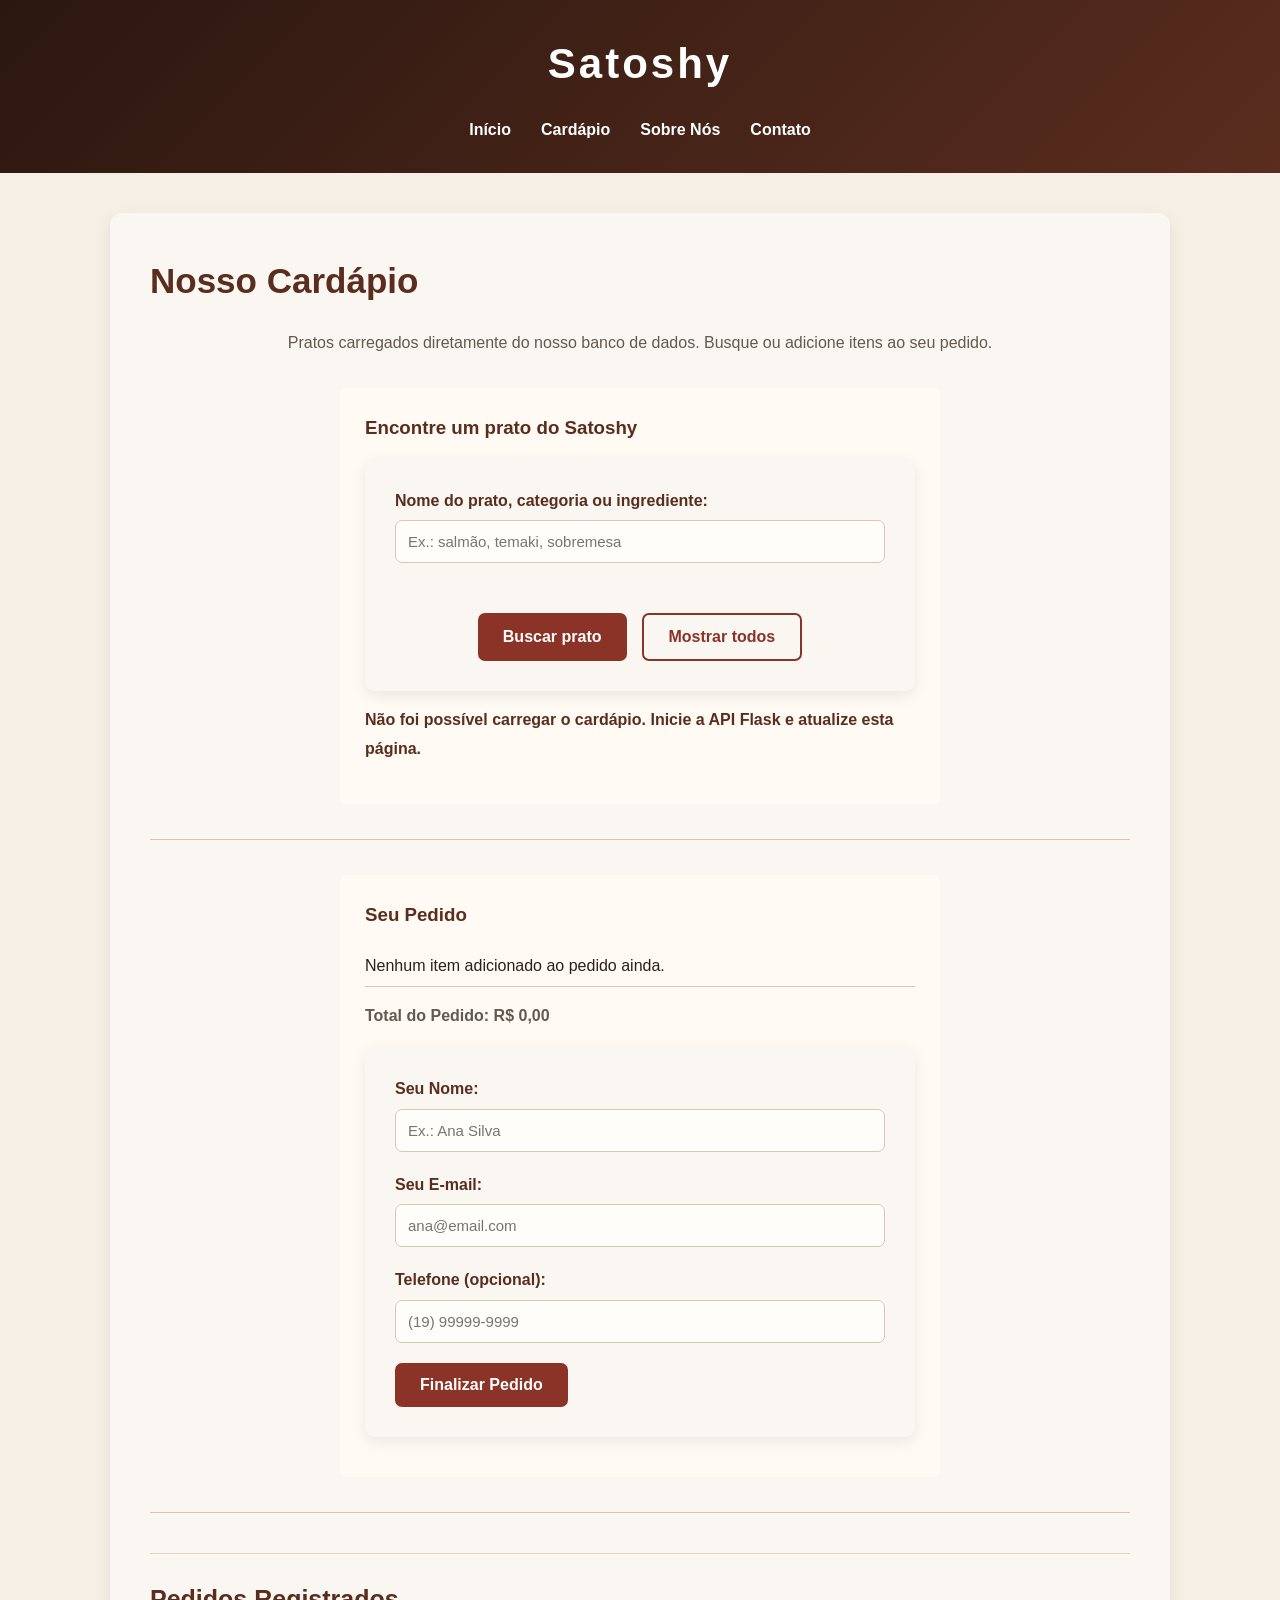
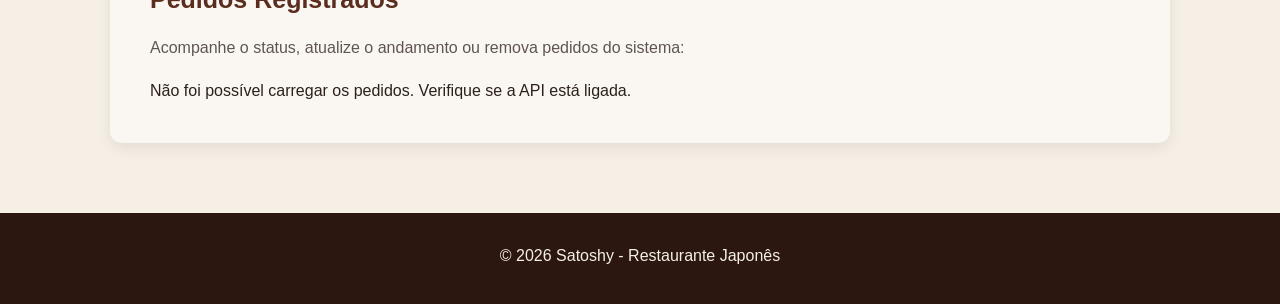
==== commit a5983e3d: "mudi algumas coisas" ====
--- a/pages/cardapio.html
+++ b/pages/cardapio.html
@@ -1,86 +1,89 @@
 <!DOCTYPE html>
 <html lang="pt-BR">
 <head>
-<meta charset="UTF-8">
-<meta name="viewport" content="width=device-width, initial-scale=1.0">
-<title>Cardápio e Pedidos - Satoshy</title>
-<link rel="stylesheet" href="../css/style.css">
-<script src="../js/script.js" defer></script>
+    <meta charset="UTF-8">
+    <meta name="viewport" content="width=device-width, initial-scale=1.0">
+    <title>Cardápio e Pedidos - Satoshy</title>
+    <link rel="stylesheet" href="../css/style.css">
+    <script src="../js/script.js" defer></script>
 </head>
 <body>
-<header>
-<h1>Satoshy</h1>
-<nav>
-<a href="../index.html">Início</a>
-<a href="cardapio.html">Cardápio</a>
-<a href="sobre.html">Sobre Nós</a>
-<a href="contato.html">Contato</a>
-</nav>
-</header>
-<main>
-<section class="pagina">
-<h2>Nosso Cardápio</h2>
-<p class="descricao-cardapio">
-Pratos carregados diretamente do nosso banco de dados. Busque ou adicione
-itens ao seu pedido.
-</p>
-<!-- BUSCA VIA API -->
-<section class="busca-prato">
-<h3>Encontre um prato do Satoshy</h3>
+    <header>
+        <h1>Satoshy</h1>
+        <nav>
+            <a href="../index.html">Início</a>
+            <a href="cardapio.html">Cardápio</a>
+            <a href="sobre.html">Sobre Nós</a>
+            <a href="contato.html">Contato</a>
+        </nav>
+    </header>
 
-<form id="formularioPratos">
-<label for="buscaPrato">Nome do prato, categoria ou ingrediente:</label>
-<input type="text" id="buscaPrato" placeholder="Ex.: salmão, temaki,
+    <main>
+        <section class="pagina">
+            <h2>Nosso Cardápio</h2>
+            <p class="descricao-cardapio">
+                Pratos carregados diretamente do nosso banco de dados. Busque ou adicione
+                itens ao seu pedido.
+            </p>
 
-sobremesa" autocomplete="off">
-<div class="botoes-inicio">
-<button type="submit">Buscar prato</button>
-<button type="button" id="listarTodos" class="botao-secundario">Mostrar
+            <section class="busca-prato">
+                <h3>Encontre um prato do Satoshy</h3>
+                <form id="formularioPratos">
+                    <label for="buscaPrato">Nome do prato, categoria ou ingrediente:</label>
+                    <input
+                        type="text"
+                        id="buscaPrato"
+                        placeholder="Ex.: salmão, temaki, sobremesa"
+                        autocomplete="off"
+                    >
+                    <div class="botoes-inicio">
+                        <button type="submit">Buscar prato</button>
+                        <button type="button" id="listarTodos" class="botao-secundario">
+                            Mostrar todos
+                        </button>
+                    </div>
+                </form>
+                <p id="mensagemBusca" aria-live="polite">Conectando ao cardápio...</p>
+            </section>
 
-todos</button>
-</div>
-</form>
-<p id="mensagemBusca" aria-live="polite">Carregando cardápio...</p>
-</section>
-<!-- CONTAINER DINÂMICO DO CARDÁPIO (GET /api/pratos) -->
-<div id="listaCardapio"></div>
-<hr>
-<!-- CARRINHO E FINALIZAÇÃO DE PEDIDO (POST /api/pedidos) -->
-<section class="busca-prato" id="secaoCarrinho">
-<h3>Seu Pedido</h3>
-<ul id="listaCarrinho" class="lista-carrinho">
-<li>Nenhum item adicionado ao pedido ainda.</li>
-</ul>
-<p><strong>Total do Pedido: R$ <span
-id="totalCarrinho">0,00</span></strong></p>
-<form id="formularioPedido">
-<label for="clienteNome">Seu Nome:</label>
-<input type="text" id="clienteNome" required minlength="3">
+            <div id="listaCardapio"></div>
+            <hr>
 
-<label for="clienteEmail">Seu E-mail:</label>
-<input type="email" id="clienteEmail">
-<label for="clienteTelefone">Telefone (opcional):</label>
-<input type="tel" id="clienteTelefone">
-<button type="submit" id="btnEnviarPedido">Finalizar Pedido</button>
-</form>
-<p id="mensagemPedido" aria-live="polite"></p>
-</section>
-<hr>
-<!-- HISTÓRICO E GERENCIAMENTO DE PEDIDOS (GET, PUT, DELETE
-/api/pedidos) -->
-<section class="sobre-secao">
+            <section class="busca-prato" id="secaoCarrinho">
+                <h3>Seu Pedido</h3>
+                <ul id="listaCarrinho" class="lista-carrinho">
+                    <li>Nenhum item adicionado ao pedido ainda.</li>
+                </ul>
+                <p><strong>Total do Pedido: R$ <span id="totalCarrinho">0,00</span></strong></p>
 
-<h3>Pedidos Registrados</h3>
-<p>Acompanhe o status, atualize o andamento ou remova pedidos do
-sistema:</p>
-<div id="listaPedidos">
-<p>Carregando pedidos...</p>
-</div>
-</section>
-</section>
-</main>
-<footer>
-<p>&copy; 2026 Satoshy - Restaurante Japonês</p>
-</footer>
+                <form id="formularioPedido">
+                    <label for="clienteNome">Seu Nome:</label>
+                    <input type="text" id="clienteNome" required minlength="3" placeholder="Ex.: Ana Silva">
+
+                    <label for="clienteEmail">Seu E-mail:</label>
+                    <input type="email" id="clienteEmail" required placeholder="ana@email.com">
+
+                    <label for="clienteTelefone">Telefone (opcional):</label>
+                    <input type="tel" id="clienteTelefone" placeholder="(19) 99999-9999">
+
+                    <button type="submit" id="btnEnviarPedido">Finalizar Pedido</button>
+                </form>
+                <p id="mensagemPedido" aria-live="polite"></p>
+            </section>
+            <hr>
+
+            <section class="sobre-secao">
+                <h3>Pedidos Registrados</h3>
+                <p>Acompanhe o status, atualize o andamento ou remova pedidos do sistema:</p>
+                <div id="listaPedidos">
+                    <p>Carregando pedidos...</p>
+                </div>
+            </section>
+        </section>
+    </main>
+
+    <footer>
+        <p>&copy; 2026 Satoshy - Restaurante Japonês</p>
+    </footer>
 </body>
-</html>+</html>
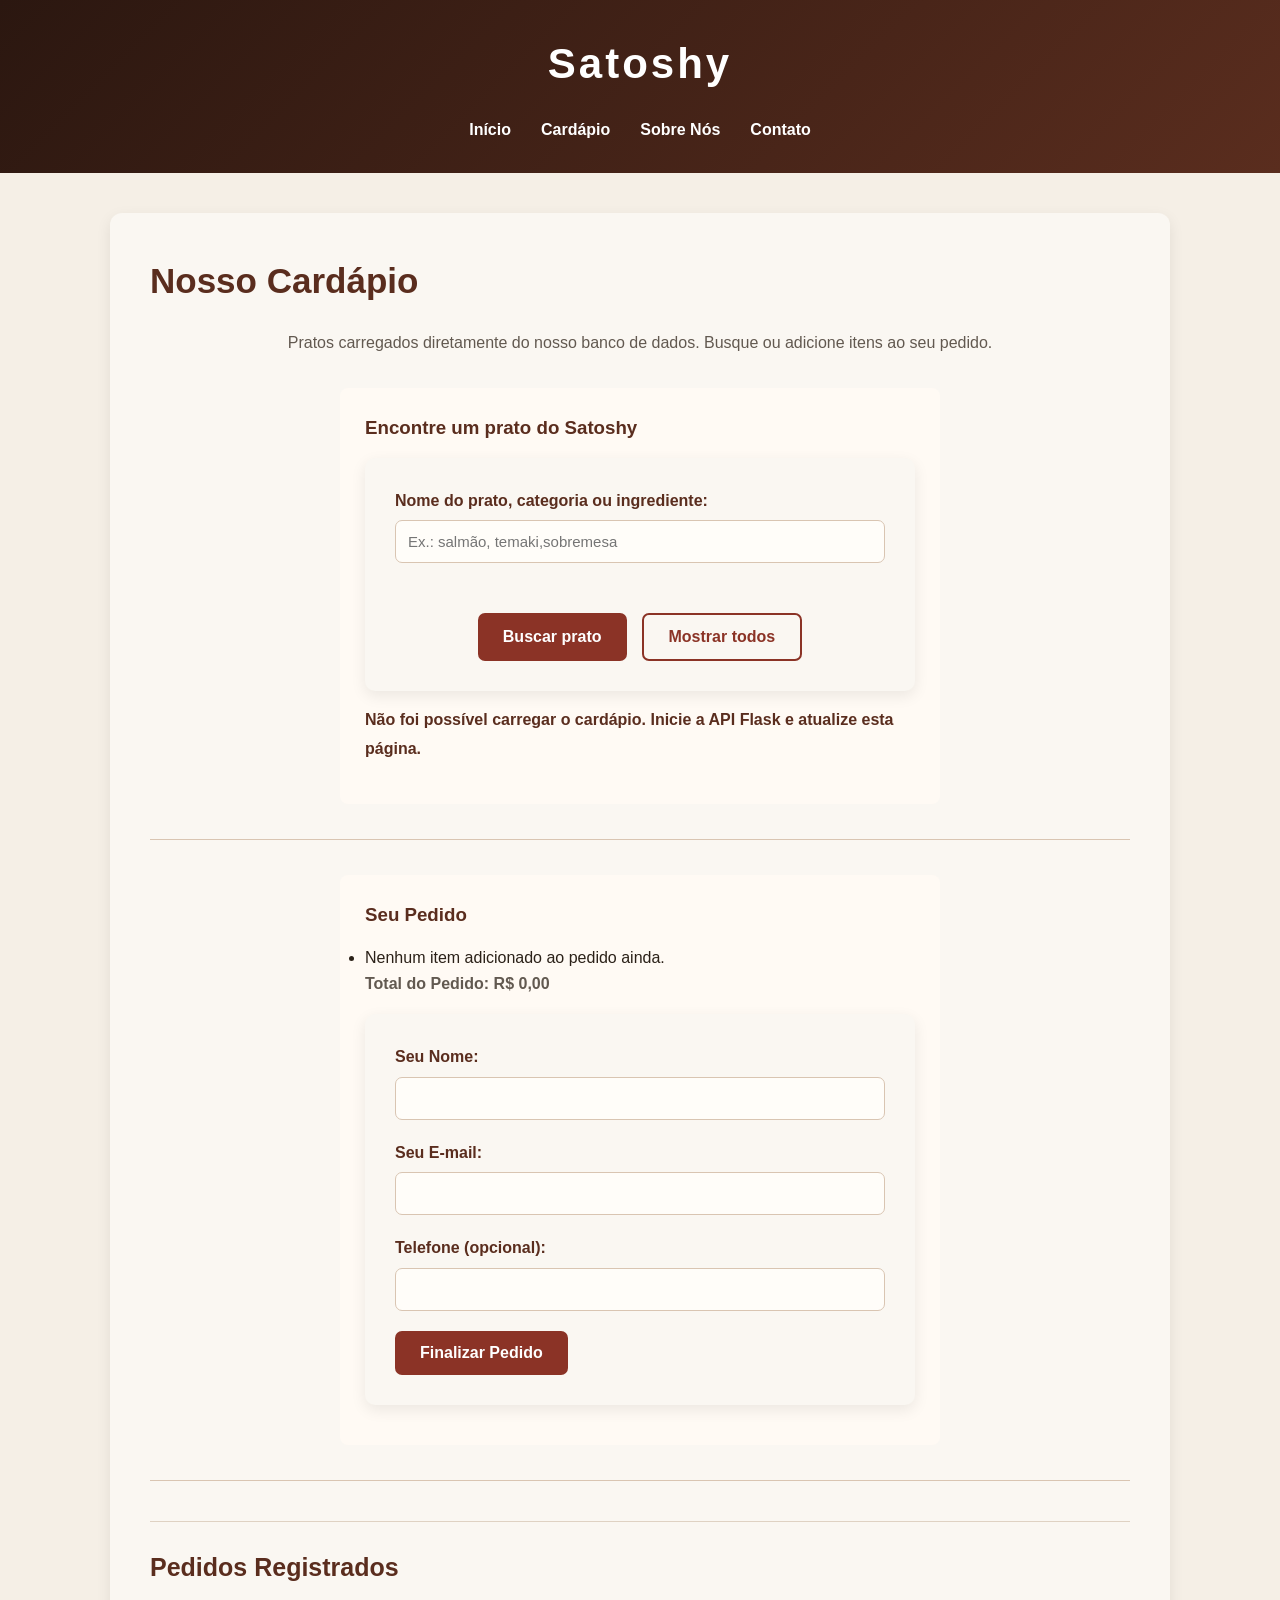
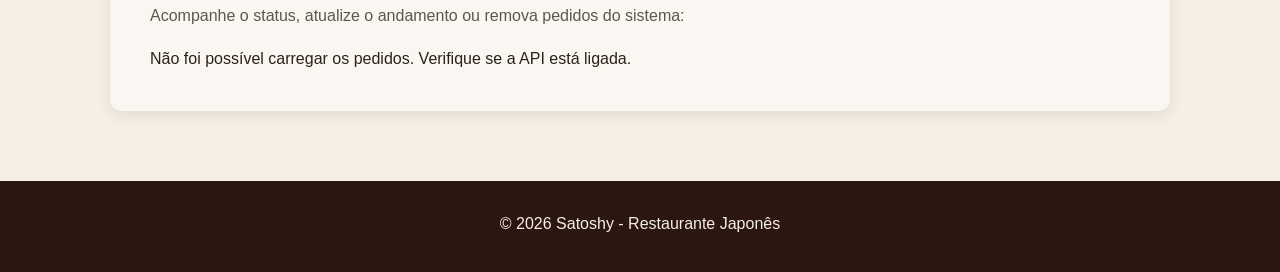
==== commit a0e0d9db: "mudei 6 files" ====
--- a/pages/cardapio.html
+++ b/pages/cardapio.html
@@ -1,89 +1,86 @@
 <!DOCTYPE html>
 <html lang="pt-BR">
 <head>
-    <meta charset="UTF-8">
-    <meta name="viewport" content="width=device-width, initial-scale=1.0">
-    <title>Cardápio e Pedidos - Satoshy</title>
-    <link rel="stylesheet" href="../css/style.css">
-    <script src="../js/script.js" defer></script>
+<meta charset="UTF-8">
+<meta name="viewport" content="width=device-width, initial-scale=1.0">
+<title>Cardápio e Pedidos - Satoshy</title>
+<link rel="stylesheet" href="../css/style.css">
+<script src="../js/script.js" defer></script>
 </head>
 <body>
-    <header>
-        <h1>Satoshy</h1>
-        <nav>
-            <a href="../index.html">Início</a>
-            <a href="cardapio.html">Cardápio</a>
-            <a href="sobre.html">Sobre Nós</a>
-            <a href="contato.html">Contato</a>
-        </nav>
-    </header>
+<header>
+<h1>Satoshy</h1>
+<nav>
+<a href="../index.html">Início</a>
+<a href="cardapio.html">Cardápio</a>
+<a href="sobre.html">Sobre Nós</a>
+<a href="contato.html">Contato</a>
+</nav>
+</header>
+<main>
+<section class="pagina">
+<h2>Nosso Cardápio</h2>
+<p class="descricao-cardapio">
+Pratos carregados diretamente do nosso banco de dados. Busque ou adicione
+itens ao seu pedido.
+</p>
+<!-- BUSCA VIA API -->
+<section class="busca-prato">
+<h3>Encontre um prato do Satoshy</h3>
 
-    <main>
-        <section class="pagina">
-            <h2>Nosso Cardápio</h2>
-            <p class="descricao-cardapio">
-                Pratos carregados diretamente do nosso banco de dados. Busque ou adicione
-                itens ao seu pedido.
-            </p>
+<form id="formularioPratos">
+<label for="buscaPrato">Nome do prato, categoria ou ingrediente:</label>
+<input type="text" id="buscaPrato" placeholder="Ex.: salmão, temaki,
 
-            <section class="busca-prato">
-                <h3>Encontre um prato do Satoshy</h3>
-                <form id="formularioPratos">
-                    <label for="buscaPrato">Nome do prato, categoria ou ingrediente:</label>
-                    <input
-                        type="text"
-                        id="buscaPrato"
-                        placeholder="Ex.: salmão, temaki, sobremesa"
-                        autocomplete="off"
-                    >
-                    <div class="botoes-inicio">
-                        <button type="submit">Buscar prato</button>
-                        <button type="button" id="listarTodos" class="botao-secundario">
-                            Mostrar todos
-                        </button>
-                    </div>
-                </form>
-                <p id="mensagemBusca" aria-live="polite">Conectando ao cardápio...</p>
-            </section>
+sobremesa" autocomplete="off">
+<div class="botoes-inicio">
+<button type="submit">Buscar prato</button>
+<button type="button" id="listarTodos" class="botao-secundario">Mostrar
 
-            <div id="listaCardapio"></div>
-            <hr>
+todos</button>
+</div>
+</form>
+<p id="mensagemBusca" aria-live="polite">Carregando cardápio...</p>
+</section>
+<!-- CONTAINER DINÂMICO DO CARDÁPIO (GET /api/pratos) -->
+<div id="listaCardapio"></div>
+<hr>
+<!-- CARRINHO E FINALIZAÇÃO DE PEDIDO (POST /api/pedidos) -->
+<section class="busca-prato" id="secaoCarrinho">
+<h3>Seu Pedido</h3>
+<ul id="listaCarrinho" class="lista-carrinho">
+<li>Nenhum item adicionado ao pedido ainda.</li>
+</ul>
+<p><strong>Total do Pedido: R$ <span
+id="totalCarrinho">0,00</span></strong></p>
+<form id="formularioPedido">
+<label for="clienteNome">Seu Nome:</label>
+<input type="text" id="clienteNome" required minlength="3">
 
-            <section class="busca-prato" id="secaoCarrinho">
-                <h3>Seu Pedido</h3>
-                <ul id="listaCarrinho" class="lista-carrinho">
-                    <li>Nenhum item adicionado ao pedido ainda.</li>
-                </ul>
-                <p><strong>Total do Pedido: R$ <span id="totalCarrinho">0,00</span></strong></p>
+<label for="clienteEmail">Seu E-mail:</label>
+<input type="email" id="clienteEmail">
+<label for="clienteTelefone">Telefone (opcional):</label>
+<input type="tel" id="clienteTelefone">
+<button type="submit" id="btnEnviarPedido">Finalizar Pedido</button>
+</form>
+<p id="mensagemPedido" aria-live="polite"></p>
+</section>
+<hr>
+<!-- HISTÓRICO E GERENCIAMENTO DE PEDIDOS (GET, PUT, DELETE
+/api/pedidos) -->
+<section class="sobre-secao">
 
-                <form id="formularioPedido">
-                    <label for="clienteNome">Seu Nome:</label>
-                    <input type="text" id="clienteNome" required minlength="3" placeholder="Ex.: Ana Silva">
-
-                    <label for="clienteEmail">Seu E-mail:</label>
-                    <input type="email" id="clienteEmail" required placeholder="ana@email.com">
-
-                    <label for="clienteTelefone">Telefone (opcional):</label>
-                    <input type="tel" id="clienteTelefone" placeholder="(19) 99999-9999">
-
-                    <button type="submit" id="btnEnviarPedido">Finalizar Pedido</button>
-                </form>
-                <p id="mensagemPedido" aria-live="polite"></p>
-            </section>
-            <hr>
-
-            <section class="sobre-secao">
-                <h3>Pedidos Registrados</h3>
-                <p>Acompanhe o status, atualize o andamento ou remova pedidos do sistema:</p>
-                <div id="listaPedidos">
-                    <p>Carregando pedidos...</p>
-                </div>
-            </section>
-        </section>
-    </main>
-
-    <footer>
-        <p>&copy; 2026 Satoshy - Restaurante Japonês</p>
-    </footer>
+<h3>Pedidos Registrados</h3>
+<p>Acompanhe o status, atualize o andamento ou remova pedidos do
+sistema:</p>
+<div id="listaPedidos">
+<p>Carregando pedidos...</p>
+</div>
+</section>
+</section>
+</main>
+<footer>
+<p>&copy; 2026 Satoshy - Restaurante Japonês</p>
+</footer>
 </body>
-</html>
+</html>
--- a/css/style.css
+++ b/css/style.css
@@ -874,65 +874,3 @@
 .item-cardapio[hidden] {
     display: none;
 }
-/* ===== ESTILOS DO CARRINHO E PEDIDOS (ETAPA 3) ===== */
-.item-cardapio {
-display: flex;
-justify-content: space-between;
-align-items: center;
-gap: 15px;
-}
-.item-acoes {
-display: flex;
-flex-direction: column;
-align-items: flex-end;
-gap: 8px;
-}
-.btn-pequeno {
-background-color: #8b3326;
-color: white;
-border: none;
-padding: 8px 14px;
-border-radius: 6px;
-cursor: pointer;
-font-weight: bold;
-font-size: 14px;
-transition: 0.2s;
-}
-.btn-pequeno:hover {
-background-color: #5a2d1e;
-}
-.btn-excluir {
-background-color: #a93226;
-}
-.lista-carrinho {
-list-style: none;
-margin: 15px 0;
-}
-
-.lista-carrinho li {
-display: flex;
-justify-content: space-between;
-align-items: center;
-padding: 8px 0;
-border-bottom: 1px solid #d9c5b2;
-}
-.card-pedido {
-background-color: #fffdf9;
-border-left: 5px solid #5a2d1e;
-padding: 18px;
-border-radius: 8px;
-margin-bottom: 15px;
-box-shadow: 0 2px 8px rgba(0, 0, 0, 0.06);
-}
-.card-pedido-acoes {
-display: flex;
-gap: 10px;
-flex-wrap: wrap;
-margin-top: 12px;
-align-items: center;
-}
-.card-pedido-acoes select {
-padding: 7px;
-border-radius: 5px;
-border: 1px solid #d9c5b2;
-}
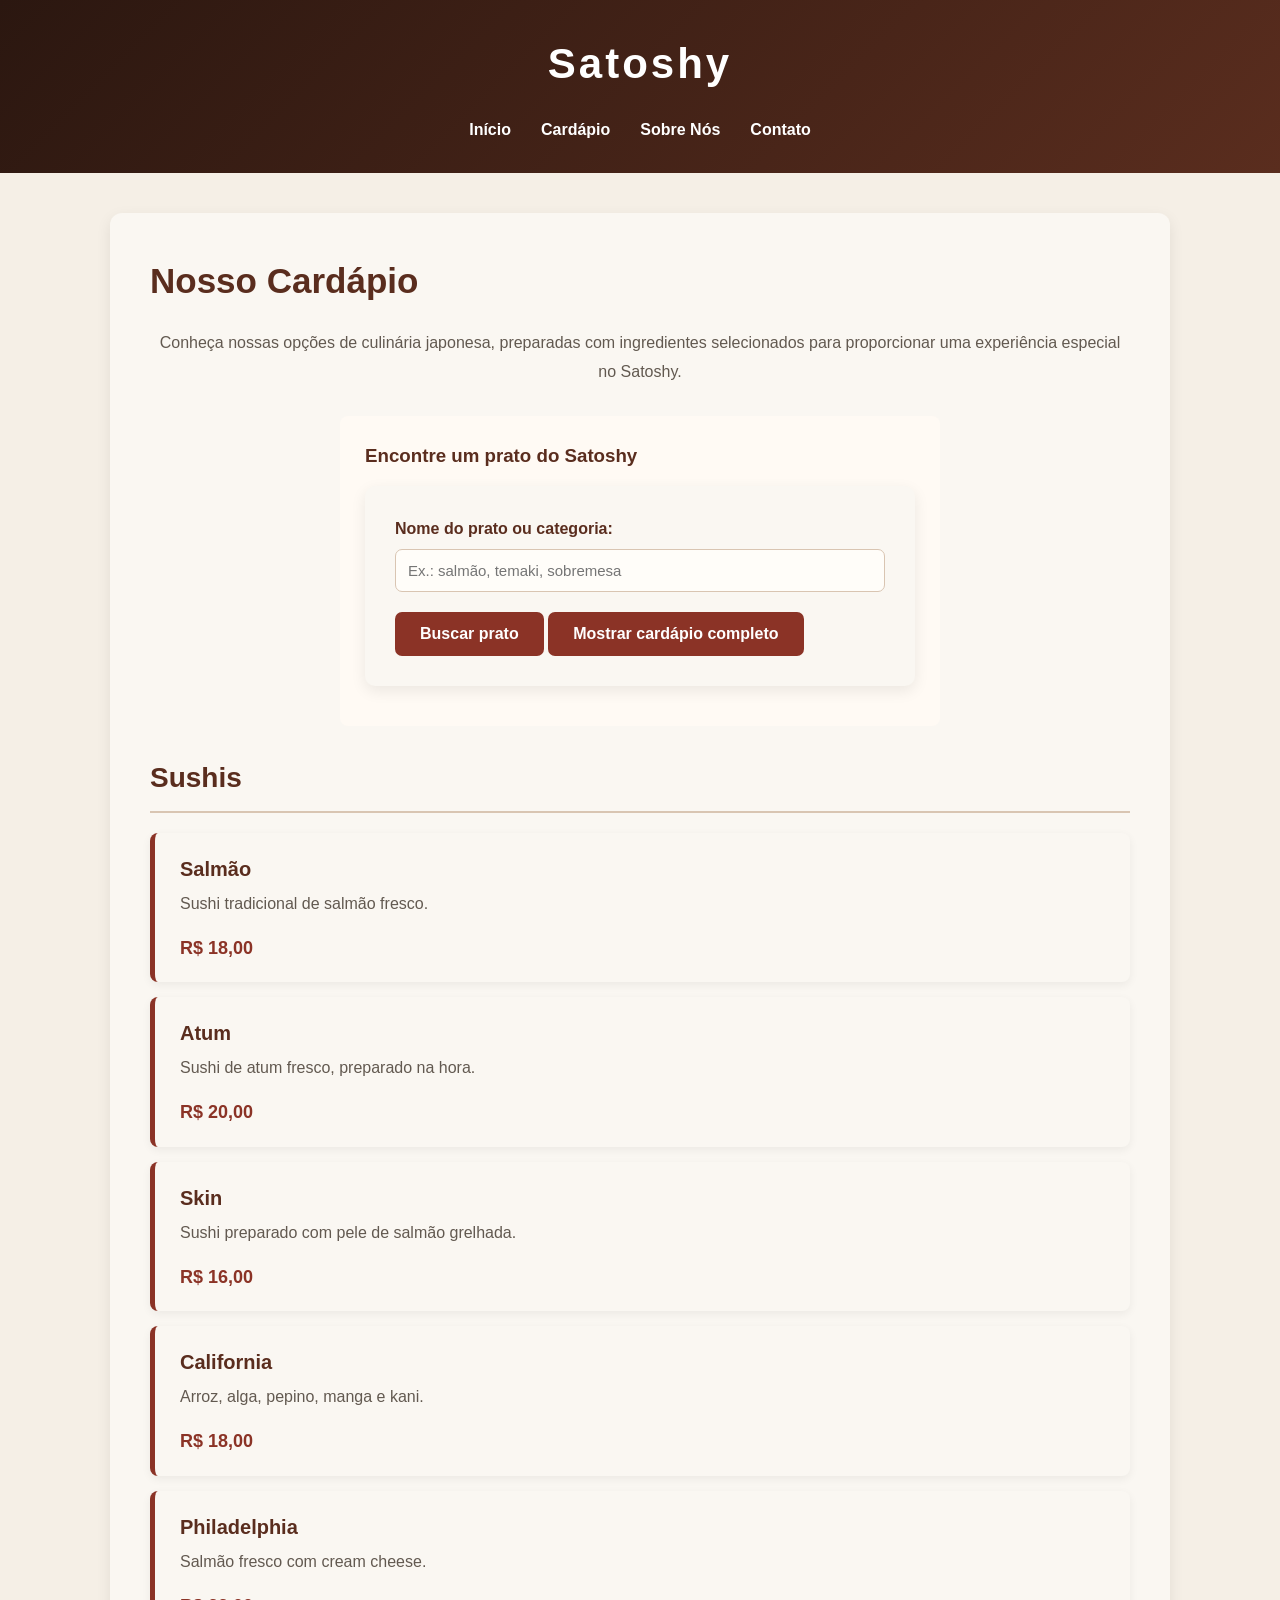
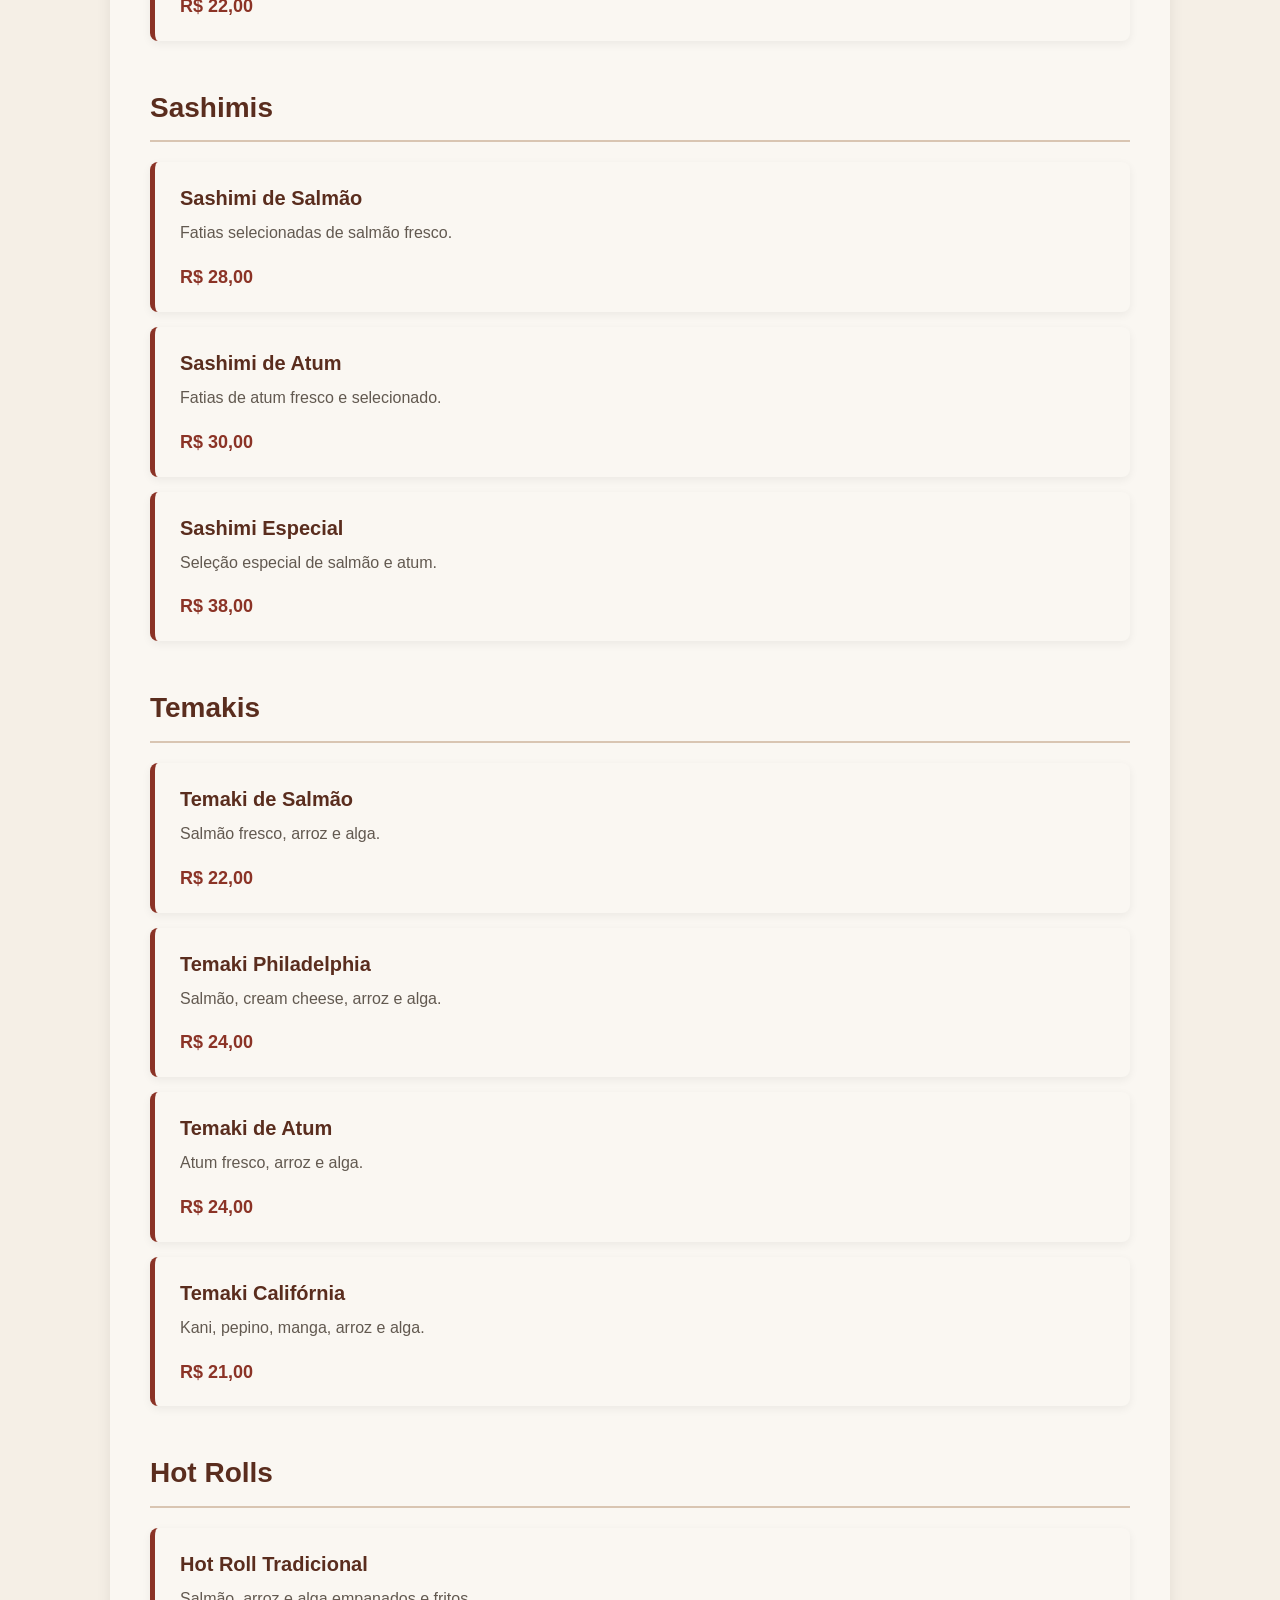
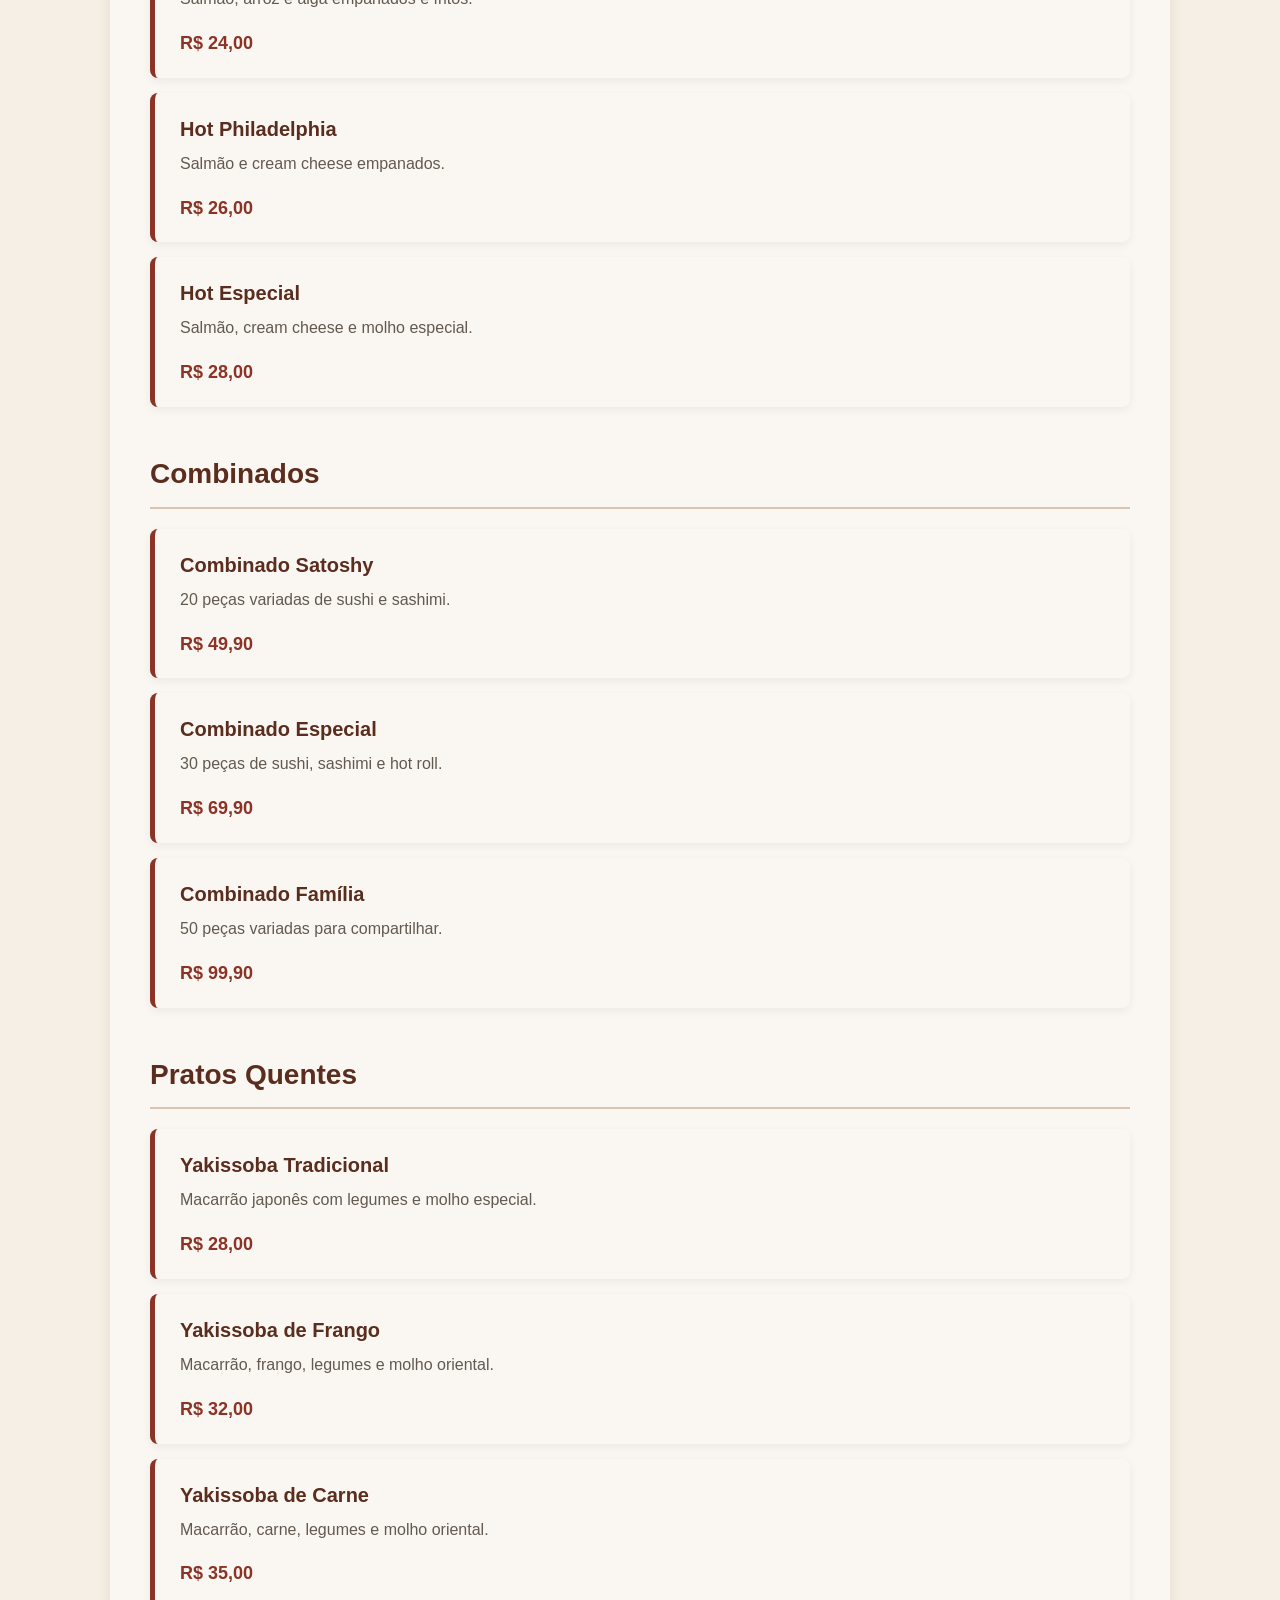
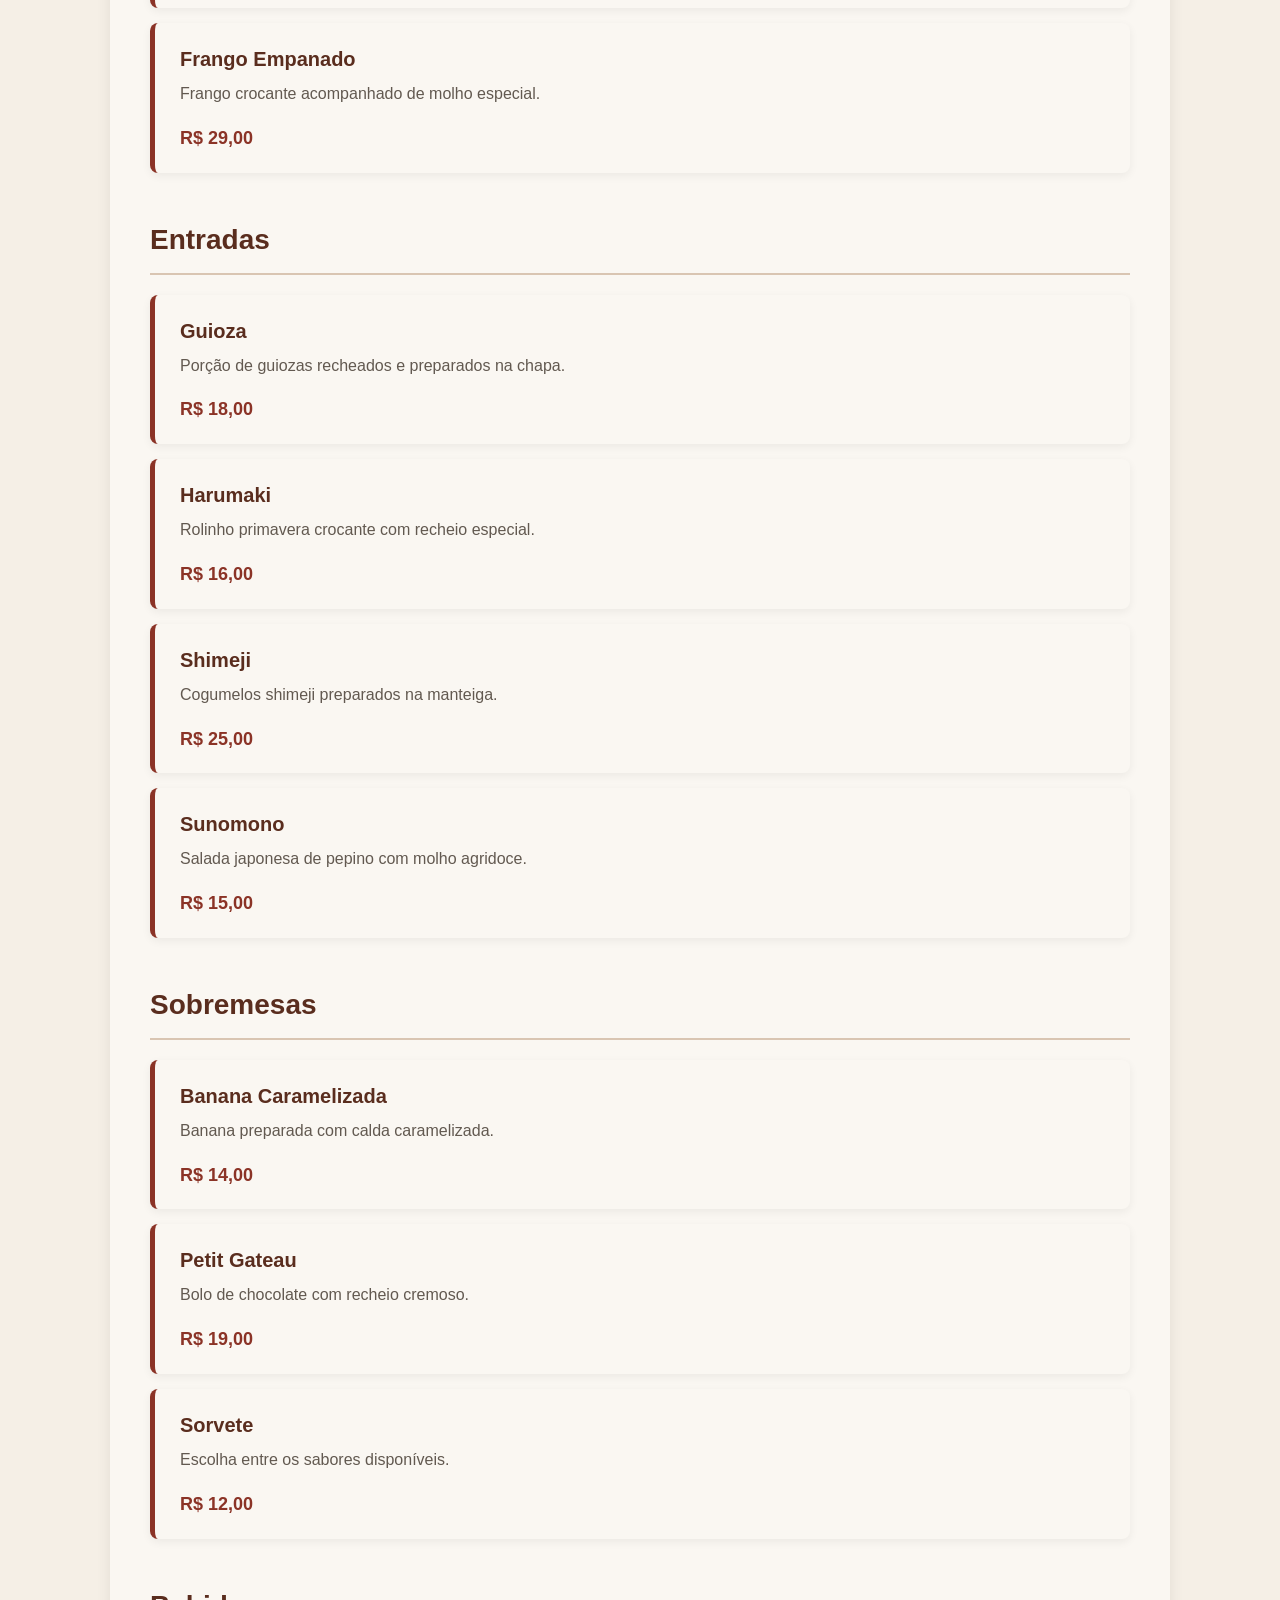
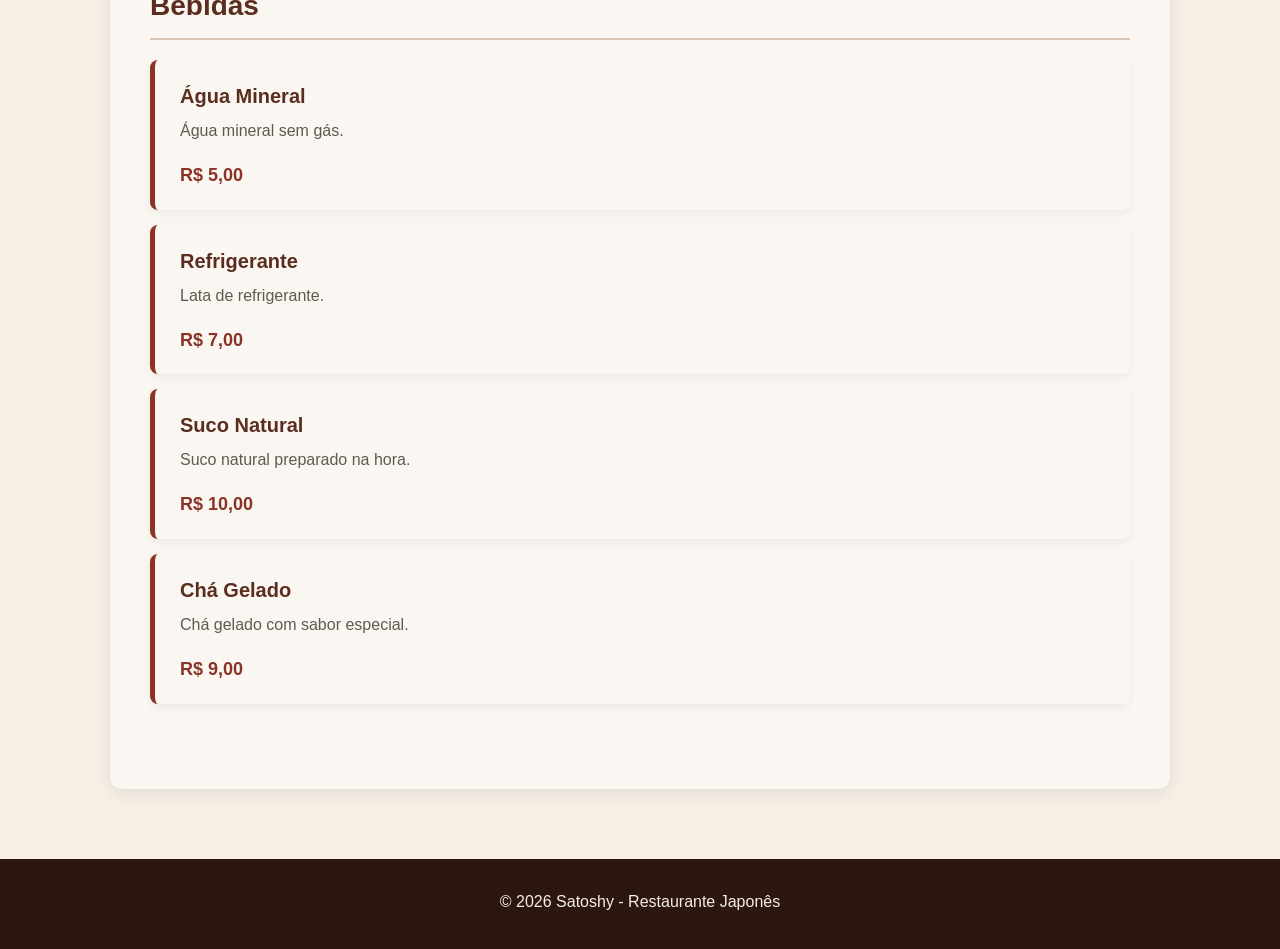
==== commit dfd111d7: "mudei 7 files e tirei 1" ====
--- a/pages/cardapio.html
+++ b/pages/cardapio.html
@@ -1,86 +1,407 @@
 <!DOCTYPE html>
 <html lang="pt-BR">
+
 <head>
-<meta charset="UTF-8">
-<meta name="viewport" content="width=device-width, initial-scale=1.0">
-<title>Cardápio e Pedidos - Satoshy</title>
-<link rel="stylesheet" href="../css/style.css">
-<script src="../js/script.js" defer></script>
+    <meta charset="UTF-8">
+    <meta name="viewport" content="width=device-width, initial-scale=1.0">
+
+    <title>Cardápio - Satoshy</title>
+
+    <link rel="stylesheet" href="../css/style.css">
+    <script src="../js/script.js" defer></script>
 </head>
+
 <body>
-<header>
-<h1>Satoshy</h1>
-<nav>
-<a href="../index.html">Início</a>
-<a href="cardapio.html">Cardápio</a>
-<a href="sobre.html">Sobre Nós</a>
-<a href="contato.html">Contato</a>
-</nav>
-</header>
-<main>
-<section class="pagina">
-<h2>Nosso Cardápio</h2>
-<p class="descricao-cardapio">
-Pratos carregados diretamente do nosso banco de dados. Busque ou adicione
-itens ao seu pedido.
-</p>
-<!-- BUSCA VIA API -->
-<section class="busca-prato">
-<h3>Encontre um prato do Satoshy</h3>
-
-<form id="formularioPratos">
-<label for="buscaPrato">Nome do prato, categoria ou ingrediente:</label>
-<input type="text" id="buscaPrato" placeholder="Ex.: salmão, temaki,
-
-sobremesa" autocomplete="off">
-<div class="botoes-inicio">
-<button type="submit">Buscar prato</button>
-<button type="button" id="listarTodos" class="botao-secundario">Mostrar
-
-todos</button>
-</div>
-</form>
-<p id="mensagemBusca" aria-live="polite">Carregando cardápio...</p>
-</section>
-<!-- CONTAINER DINÂMICO DO CARDÁPIO (GET /api/pratos) -->
-<div id="listaCardapio"></div>
-<hr>
-<!-- CARRINHO E FINALIZAÇÃO DE PEDIDO (POST /api/pedidos) -->
-<section class="busca-prato" id="secaoCarrinho">
-<h3>Seu Pedido</h3>
-<ul id="listaCarrinho" class="lista-carrinho">
-<li>Nenhum item adicionado ao pedido ainda.</li>
-</ul>
-<p><strong>Total do Pedido: R$ <span
-id="totalCarrinho">0,00</span></strong></p>
-<form id="formularioPedido">
-<label for="clienteNome">Seu Nome:</label>
-<input type="text" id="clienteNome" required minlength="3">
-
-<label for="clienteEmail">Seu E-mail:</label>
-<input type="email" id="clienteEmail">
-<label for="clienteTelefone">Telefone (opcional):</label>
-<input type="tel" id="clienteTelefone">
-<button type="submit" id="btnEnviarPedido">Finalizar Pedido</button>
-</form>
-<p id="mensagemPedido" aria-live="polite"></p>
-</section>
-<hr>
-<!-- HISTÓRICO E GERENCIAMENTO DE PEDIDOS (GET, PUT, DELETE
-/api/pedidos) -->
-<section class="sobre-secao">
-
-<h3>Pedidos Registrados</h3>
-<p>Acompanhe o status, atualize o andamento ou remova pedidos do
-sistema:</p>
-<div id="listaPedidos">
-<p>Carregando pedidos...</p>
-</div>
-</section>
-</section>
-</main>
-<footer>
-<p>&copy; 2026 Satoshy - Restaurante Japonês</p>
-</footer>
+
+    <!-- Cabeçalho -->
+    <header>
+
+        <h1>Satoshy</h1>
+
+        <nav>
+            <a href="../index.html">Início</a>
+            <a href="cardapio.html">Cardápio</a>
+            <a href="sobre.html">Sobre Nós</a>
+            <a href="contato.html">Contato</a>
+        </nav>
+
+    </header>
+
+
+    <!-- Conteúdo principal -->
+    <main>
+
+        <section class="pagina">
+
+            <h2>Nosso Cardápio</h2>
+
+            <p class="descricao-cardapio">
+                Conheça nossas opções de culinária japonesa,
+                preparadas com ingredientes selecionados para
+                proporcionar uma experiência especial no Satoshy.
+            </p>
+
+
+            <!-- ENCONTRAR PRATO -->
+            <section class="busca-prato">
+                <h3>Encontre um prato do Satoshy</h3>
+                <form id="formularioPratos">
+                    <label for="buscaPrato">Nome do prato ou categoria:</label>
+                    <input type="text" id="buscaPrato" placeholder="Ex.: salmão, temaki, sobremesa" autocomplete="off">
+                    <button type="submit">Buscar prato</button>
+                    <button type="button" id="listarTodos">Mostrar cardápio completo</button>
+                </form>
+                <p id="mensagemBusca" aria-live="polite"></p>
+            </section>
+
+
+            <!-- SUSHIS -->
+            <section class="categoria-cardapio">
+
+                <h3>Sushis</h3>
+
+                <div class="item-cardapio">
+                    <div>
+                        <h4>Salmão</h4>
+                        <p>Sushi tradicional de salmão fresco.</p>
+                    </div>
+                    <strong>R$ 18,00</strong>
+                </div>
+
+                <div class="item-cardapio">
+                    <div>
+                        <h4>Atum</h4>
+                        <p>Sushi de atum fresco, preparado na hora.</p>
+                    </div>
+                    <strong>R$ 20,00</strong>
+                </div>
+
+                <div class="item-cardapio">
+                    <div>
+                        <h4>Skin</h4>
+                        <p>Sushi preparado com pele de salmão grelhada.</p>
+                    </div>
+                    <strong>R$ 16,00</strong>
+                </div>
+
+                <div class="item-cardapio">
+                    <div>
+                        <h4>California</h4>
+                        <p>Arroz, alga, pepino, manga e kani.</p>
+                    </div>
+                    <strong>R$ 18,00</strong>
+                </div>
+
+                <div class="item-cardapio">
+                    <div>
+                        <h4>Philadelphia</h4>
+                        <p>Salmão fresco com cream cheese.</p>
+                    </div>
+                    <strong>R$ 22,00</strong>
+                </div>
+
+            </section>
+
+
+            <!-- SASHIMIS -->
+            <section class="categoria-cardapio">
+
+                <h3>Sashimis</h3>
+
+                <div class="item-cardapio">
+                    <div>
+                        <h4>Sashimi de Salmão</h4>
+                        <p>Fatias selecionadas de salmão fresco.</p>
+                    </div>
+                    <strong>R$ 28,00</strong>
+                </div>
+
+                <div class="item-cardapio">
+                    <div>
+                        <h4>Sashimi de Atum</h4>
+                        <p>Fatias de atum fresco e selecionado.</p>
+                    </div>
+                    <strong>R$ 30,00</strong>
+                </div>
+
+                <div class="item-cardapio">
+                    <div>
+                        <h4>Sashimi Especial</h4>
+                        <p>Seleção especial de salmão e atum.</p>
+                    </div>
+                    <strong>R$ 38,00</strong>
+                </div>
+
+            </section>
+
+
+            <!-- TEMAKIS -->
+            <section class="categoria-cardapio">
+
+                <h3>Temakis</h3>
+
+                <div class="item-cardapio">
+                    <div>
+                        <h4>Temaki de Salmão</h4>
+                        <p>Salmão fresco, arroz e alga.</p>
+                    </div>
+                    <strong>R$ 22,00</strong>
+                </div>
+
+                <div class="item-cardapio">
+                    <div>
+                        <h4>Temaki Philadelphia</h4>
+                        <p>Salmão, cream cheese, arroz e alga.</p>
+                    </div>
+                    <strong>R$ 24,00</strong>
+                </div>
+
+                <div class="item-cardapio">
+                    <div>
+                        <h4>Temaki de Atum</h4>
+                        <p>Atum fresco, arroz e alga.</p>
+                    </div>
+                    <strong>R$ 24,00</strong>
+                </div>
+
+                <div class="item-cardapio">
+                    <div>
+                        <h4>Temaki Califórnia</h4>
+                        <p>Kani, pepino, manga, arroz e alga.</p>
+                    </div>
+                    <strong>R$ 21,00</strong>
+                </div>
+
+            </section>
+
+
+            <!-- HOT ROLLS -->
+            <section class="categoria-cardapio">
+
+                <h3>Hot Rolls</h3>
+
+                <div class="item-cardapio">
+                    <div>
+                        <h4>Hot Roll Tradicional</h4>
+                        <p>Salmão, arroz e alga empanados e fritos.</p>
+                    </div>
+                    <strong>R$ 24,00</strong>
+                </div>
+
+                <div class="item-cardapio">
+                    <div>
+                        <h4>Hot Philadelphia</h4>
+                        <p>Salmão e cream cheese empanados.</p>
+                    </div>
+                    <strong>R$ 26,00</strong>
+                </div>
+
+                <div class="item-cardapio">
+                    <div>
+                        <h4>Hot Especial</h4>
+                        <p>Salmão, cream cheese e molho especial.</p>
+                    </div>
+                    <strong>R$ 28,00</strong>
+                </div>
+
+            </section>
+
+
+            <!-- COMBINADOS -->
+            <section class="categoria-cardapio">
+
+                <h3>Combinados</h3>
+
+                <div class="item-cardapio">
+                    <div>
+                        <h4>Combinado Satoshy</h4>
+                        <p>20 peças variadas de sushi e sashimi.</p>
+                    </div>
+                    <strong>R$ 49,90</strong>
+                </div>
+
+                <div class="item-cardapio">
+                    <div>
+                        <h4>Combinado Especial</h4>
+                        <p>30 peças de sushi, sashimi e hot roll.</p>
+                    </div>
+                    <strong>R$ 69,90</strong>
+                </div>
+
+                <div class="item-cardapio">
+                    <div>
+                        <h4>Combinado Família</h4>
+                        <p>50 peças variadas para compartilhar.</p>
+                    </div>
+                    <strong>R$ 99,90</strong>
+                </div>
+
+            </section>
+
+
+            <!-- PRATOS QUENTES -->
+            <section class="categoria-cardapio">
+
+                <h3>Pratos Quentes</h3>
+
+                <div class="item-cardapio">
+                    <div>
+                        <h4>Yakissoba Tradicional</h4>
+                        <p>Macarrão japonês com legumes e molho especial.</p>
+                    </div>
+                    <strong>R$ 28,00</strong>
+                </div>
+
+                <div class="item-cardapio">
+                    <div>
+                        <h4>Yakissoba de Frango</h4>
+                        <p>Macarrão, frango, legumes e molho oriental.</p>
+                    </div>
+                    <strong>R$ 32,00</strong>
+                </div>
+
+                <div class="item-cardapio">
+                    <div>
+                        <h4>Yakissoba de Carne</h4>
+                        <p>Macarrão, carne, legumes e molho oriental.</p>
+                    </div>
+                    <strong>R$ 35,00</strong>
+                </div>
+
+                <div class="item-cardapio">
+                    <div>
+                        <h4>Frango Empanado</h4>
+                        <p>Frango crocante acompanhado de molho especial.</p>
+                    </div>
+                    <strong>R$ 29,00</strong>
+                </div>
+
+            </section>
+
+
+            <!-- ENTRADAS -->
+            <section class="categoria-cardapio">
+
+                <h3>Entradas</h3>
+
+                <div class="item-cardapio">
+                    <div>
+                        <h4>Guioza</h4>
+                        <p>Porção de guiozas recheados e preparados na chapa.</p>
+                    </div>
+                    <strong>R$ 18,00</strong>
+                </div>
+
+                <div class="item-cardapio">
+                    <div>
+                        <h4>Harumaki</h4>
+                        <p>Rolinho primavera crocante com recheio especial.</p>
+                    </div>
+                    <strong>R$ 16,00</strong>
+                </div>
+
+                <div class="item-cardapio">
+                    <div>
+                        <h4>Shimeji</h4>
+                        <p>Cogumelos shimeji preparados na manteiga.</p>
+                    </div>
+                    <strong>R$ 25,00</strong>
+                </div>
+
+                <div class="item-cardapio">
+                    <div>
+                        <h4>Sunomono</h4>
+                        <p>Salada japonesa de pepino com molho agridoce.</p>
+                    </div>
+                    <strong>R$ 15,00</strong>
+                </div>
+
+            </section>
+
+
+            <!-- SOBREMESAS -->
+            <section class="categoria-cardapio">
+
+                <h3>Sobremesas</h3>
+
+                <div class="item-cardapio">
+                    <div>
+                        <h4>Banana Caramelizada</h4>
+                        <p>Banana preparada com calda caramelizada.</p>
+                    </div>
+                    <strong>R$ 14,00</strong>
+                </div>
+
+                <div class="item-cardapio">
+                    <div>
+                        <h4>Petit Gateau</h4>
+                        <p>Bolo de chocolate com recheio cremoso.</p>
+                    </div>
+                    <strong>R$ 19,00</strong>
+                </div>
+
+                <div class="item-cardapio">
+                    <div>
+                        <h4>Sorvete</h4>
+                        <p>Escolha entre os sabores disponíveis.</p>
+                    </div>
+                    <strong>R$ 12,00</strong>
+                </div>
+
+            </section>
+
+
+            <!-- BEBIDAS -->
+            <section class="categoria-cardapio">
+
+                <h3>Bebidas</h3>
+
+                <div class="item-cardapio">
+                    <div>
+                        <h4>Água Mineral</h4>
+                        <p>Água mineral sem gás.</p>
+                    </div>
+                    <strong>R$ 5,00</strong>
+                </div>
+
+                <div class="item-cardapio">
+                    <div>
+                        <h4>Refrigerante</h4>
+                        <p>Lata de refrigerante.</p>
+                    </div>
+                    <strong>R$ 7,00</strong>
+                </div>
+
+                <div class="item-cardapio">
+                    <div>
+                        <h4>Suco Natural</h4>
+                        <p>Suco natural preparado na hora.</p>
+                    </div>
+                    <strong>R$ 10,00</strong>
+                </div>
+
+                <div class="item-cardapio">
+                    <div>
+                        <h4>Chá Gelado</h4>
+                        <p>Chá gelado com sabor especial.</p>
+                    </div>
+                    <strong>R$ 9,00</strong>
+                </div>
+
+            </section>
+
+        </section>
+
+    </main>
+
+
+    <!-- Rodapé -->
+    <footer>
+
+        <p>© 2026 Satoshy - Restaurante Japonês</p>
+
+    </footer>
+
 </body>
+
 </html>
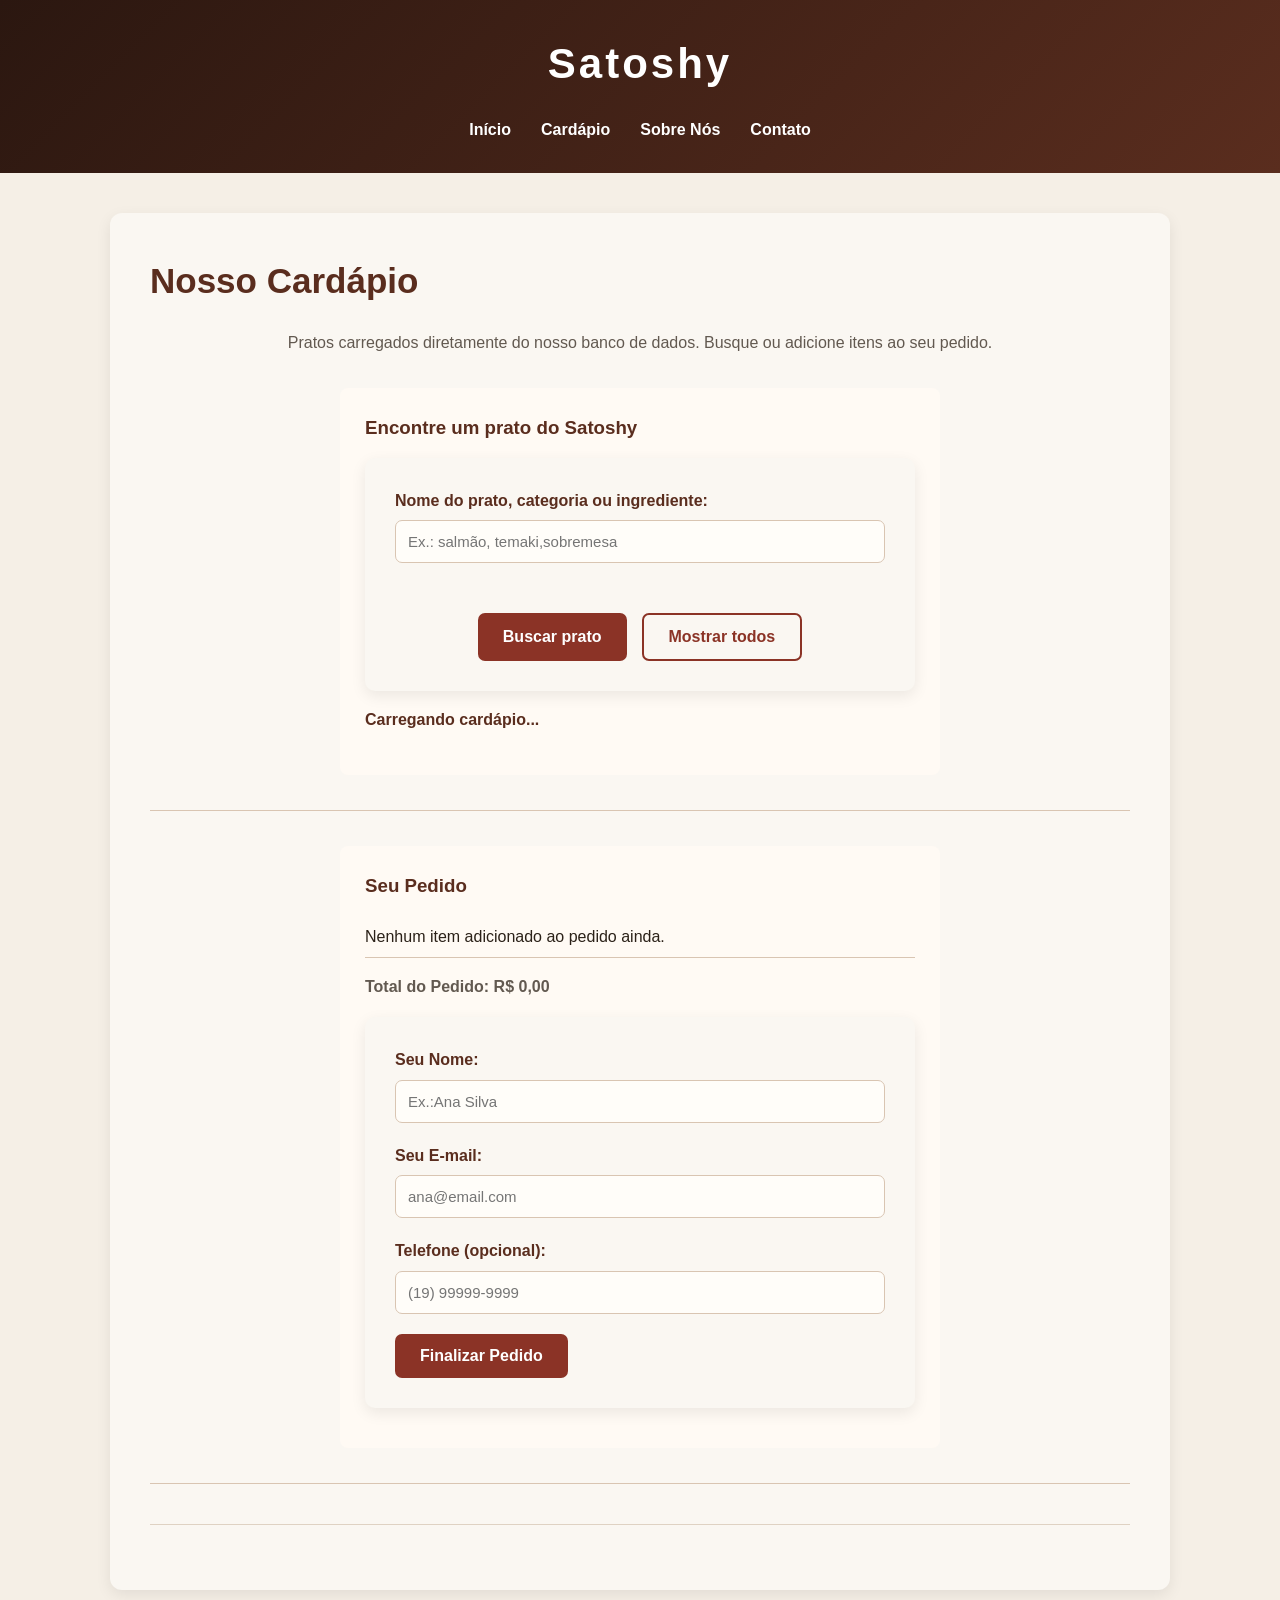
==== commit d2efb930: "mudei 3 files" ====
--- a/pages/cardapio.html
+++ b/pages/cardapio.html
@@ -1,407 +1,68 @@
 <!DOCTYPE html>
 <html lang="pt-BR">
-
 <head>
-    <meta charset="UTF-8">
-    <meta name="viewport" content="width=device-width, initial-scale=1.0">
-
-    <title>Cardápio - Satoshy</title>
-
-    <link rel="stylesheet" href="../css/style.css">
-    <script src="../js/script.js" defer></script>
+<meta charset="UTF-8">
+<meta name="viewport" content="width=device-width, initial-scale=1.0">
+<title>Cardápio e Pedidos - Satoshy</title>
+<link rel="stylesheet" href="../css/style.css">
+<script src="../js/script.js" defer></script>
 </head>
-
 <body>
-
-    <!-- Cabeçalho -->
-    <header>
-
-        <h1>Satoshy</h1>
-
-        <nav>
-            <a href="../index.html">Início</a>
-            <a href="cardapio.html">Cardápio</a>
-            <a href="sobre.html">Sobre Nós</a>
-            <a href="contato.html">Contato</a>
-        </nav>
-
-    </header>
-
-
-    <!-- Conteúdo principal -->
-    <main>
-
-        <section class="pagina">
-
-            <h2>Nosso Cardápio</h2>
-
-            <p class="descricao-cardapio">
-                Conheça nossas opções de culinária japonesa,
-                preparadas com ingredientes selecionados para
-                proporcionar uma experiência especial no Satoshy.
-            </p>
-
-
-            <!-- ENCONTRAR PRATO -->
-            <section class="busca-prato">
-                <h3>Encontre um prato do Satoshy</h3>
-                <form id="formularioPratos">
-                    <label for="buscaPrato">Nome do prato ou categoria:</label>
-                    <input type="text" id="buscaPrato" placeholder="Ex.: salmão, temaki, sobremesa" autocomplete="off">
-                    <button type="submit">Buscar prato</button>
-                    <button type="button" id="listarTodos">Mostrar cardápio completo</button>
-                </form>
-                <p id="mensagemBusca" aria-live="polite"></p>
-            </section>
-
-
-            <!-- SUSHIS -->
-            <section class="categoria-cardapio">
-
-                <h3>Sushis</h3>
-
-                <div class="item-cardapio">
-                    <div>
-                        <h4>Salmão</h4>
-                        <p>Sushi tradicional de salmão fresco.</p>
-                    </div>
-                    <strong>R$ 18,00</strong>
-                </div>
-
-                <div class="item-cardapio">
-                    <div>
-                        <h4>Atum</h4>
-                        <p>Sushi de atum fresco, preparado na hora.</p>
-                    </div>
-                    <strong>R$ 20,00</strong>
-                </div>
-
-                <div class="item-cardapio">
-                    <div>
-                        <h4>Skin</h4>
-                        <p>Sushi preparado com pele de salmão grelhada.</p>
-                    </div>
-                    <strong>R$ 16,00</strong>
-                </div>
-
-                <div class="item-cardapio">
-                    <div>
-                        <h4>California</h4>
-                        <p>Arroz, alga, pepino, manga e kani.</p>
-                    </div>
-                    <strong>R$ 18,00</strong>
-                </div>
-
-                <div class="item-cardapio">
-                    <div>
-                        <h4>Philadelphia</h4>
-                        <p>Salmão fresco com cream cheese.</p>
-                    </div>
-                    <strong>R$ 22,00</strong>
-                </div>
-
-            </section>
-
-
-            <!-- SASHIMIS -->
-            <section class="categoria-cardapio">
-
-                <h3>Sashimis</h3>
-
-                <div class="item-cardapio">
-                    <div>
-                        <h4>Sashimi de Salmão</h4>
-                        <p>Fatias selecionadas de salmão fresco.</p>
-                    </div>
-                    <strong>R$ 28,00</strong>
-                </div>
-
-                <div class="item-cardapio">
-                    <div>
-                        <h4>Sashimi de Atum</h4>
-                        <p>Fatias de atum fresco e selecionado.</p>
-                    </div>
-                    <strong>R$ 30,00</strong>
-                </div>
-
-                <div class="item-cardapio">
-                    <div>
-                        <h4>Sashimi Especial</h4>
-                        <p>Seleção especial de salmão e atum.</p>
-                    </div>
-                    <strong>R$ 38,00</strong>
-                </div>
-
-            </section>
-
-
-            <!-- TEMAKIS -->
-            <section class="categoria-cardapio">
-
-                <h3>Temakis</h3>
-
-                <div class="item-cardapio">
-                    <div>
-                        <h4>Temaki de Salmão</h4>
-                        <p>Salmão fresco, arroz e alga.</p>
-                    </div>
-                    <strong>R$ 22,00</strong>
-                </div>
-
-                <div class="item-cardapio">
-                    <div>
-                        <h4>Temaki Philadelphia</h4>
-                        <p>Salmão, cream cheese, arroz e alga.</p>
-                    </div>
-                    <strong>R$ 24,00</strong>
-                </div>
-
-                <div class="item-cardapio">
-                    <div>
-                        <h4>Temaki de Atum</h4>
-                        <p>Atum fresco, arroz e alga.</p>
-                    </div>
-                    <strong>R$ 24,00</strong>
-                </div>
-
-                <div class="item-cardapio">
-                    <div>
-                        <h4>Temaki Califórnia</h4>
-                        <p>Kani, pepino, manga, arroz e alga.</p>
-                    </div>
-                    <strong>R$ 21,00</strong>
-                </div>
-
-            </section>
-
-
-            <!-- HOT ROLLS -->
-            <section class="categoria-cardapio">
-
-                <h3>Hot Rolls</h3>
-
-                <div class="item-cardapio">
-                    <div>
-                        <h4>Hot Roll Tradicional</h4>
-                        <p>Salmão, arroz e alga empanados e fritos.</p>
-                    </div>
-                    <strong>R$ 24,00</strong>
-                </div>
-
-                <div class="item-cardapio">
-                    <div>
-                        <h4>Hot Philadelphia</h4>
-                        <p>Salmão e cream cheese empanados.</p>
-                    </div>
-                    <strong>R$ 26,00</strong>
-                </div>
-
-                <div class="item-cardapio">
-                    <div>
-                        <h4>Hot Especial</h4>
-                        <p>Salmão, cream cheese e molho especial.</p>
-                    </div>
-                    <strong>R$ 28,00</strong>
-                </div>
-
-            </section>
-
-
-            <!-- COMBINADOS -->
-            <section class="categoria-cardapio">
-
-                <h3>Combinados</h3>
-
-                <div class="item-cardapio">
-                    <div>
-                        <h4>Combinado Satoshy</h4>
-                        <p>20 peças variadas de sushi e sashimi.</p>
-                    </div>
-                    <strong>R$ 49,90</strong>
-                </div>
-
-                <div class="item-cardapio">
-                    <div>
-                        <h4>Combinado Especial</h4>
-                        <p>30 peças de sushi, sashimi e hot roll.</p>
-                    </div>
-                    <strong>R$ 69,90</strong>
-                </div>
-
-                <div class="item-cardapio">
-                    <div>
-                        <h4>Combinado Família</h4>
-                        <p>50 peças variadas para compartilhar.</p>
-                    </div>
-                    <strong>R$ 99,90</strong>
-                </div>
-
-            </section>
-
-
-            <!-- PRATOS QUENTES -->
-            <section class="categoria-cardapio">
-
-                <h3>Pratos Quentes</h3>
-
-                <div class="item-cardapio">
-                    <div>
-                        <h4>Yakissoba Tradicional</h4>
-                        <p>Macarrão japonês com legumes e molho especial.</p>
-                    </div>
-                    <strong>R$ 28,00</strong>
-                </div>
-
-                <div class="item-cardapio">
-                    <div>
-                        <h4>Yakissoba de Frango</h4>
-                        <p>Macarrão, frango, legumes e molho oriental.</p>
-                    </div>
-                    <strong>R$ 32,00</strong>
-                </div>
-
-                <div class="item-cardapio">
-                    <div>
-                        <h4>Yakissoba de Carne</h4>
-                        <p>Macarrão, carne, legumes e molho oriental.</p>
-                    </div>
-                    <strong>R$ 35,00</strong>
-                </div>
-
-                <div class="item-cardapio">
-                    <div>
-                        <h4>Frango Empanado</h4>
-                        <p>Frango crocante acompanhado de molho especial.</p>
-                    </div>
-                    <strong>R$ 29,00</strong>
-                </div>
-
-            </section>
-
-
-            <!-- ENTRADAS -->
-            <section class="categoria-cardapio">
-
-                <h3>Entradas</h3>
-
-                <div class="item-cardapio">
-                    <div>
-                        <h4>Guioza</h4>
-                        <p>Porção de guiozas recheados e preparados na chapa.</p>
-                    </div>
-                    <strong>R$ 18,00</strong>
-                </div>
-
-                <div class="item-cardapio">
-                    <div>
-                        <h4>Harumaki</h4>
-                        <p>Rolinho primavera crocante com recheio especial.</p>
-                    </div>
-                    <strong>R$ 16,00</strong>
-                </div>
-
-                <div class="item-cardapio">
-                    <div>
-                        <h4>Shimeji</h4>
-                        <p>Cogumelos shimeji preparados na manteiga.</p>
-                    </div>
-                    <strong>R$ 25,00</strong>
-                </div>
-
-                <div class="item-cardapio">
-                    <div>
-                        <h4>Sunomono</h4>
-                        <p>Salada japonesa de pepino com molho agridoce.</p>
-                    </div>
-                    <strong>R$ 15,00</strong>
-                </div>
-
-            </section>
-
-
-            <!-- SOBREMESAS -->
-            <section class="categoria-cardapio">
-
-                <h3>Sobremesas</h3>
-
-                <div class="item-cardapio">
-                    <div>
-                        <h4>Banana Caramelizada</h4>
-                        <p>Banana preparada com calda caramelizada.</p>
-                    </div>
-                    <strong>R$ 14,00</strong>
-                </div>
-
-                <div class="item-cardapio">
-                    <div>
-                        <h4>Petit Gateau</h4>
-                        <p>Bolo de chocolate com recheio cremoso.</p>
-                    </div>
-                    <strong>R$ 19,00</strong>
-                </div>
-
-                <div class="item-cardapio">
-                    <div>
-                        <h4>Sorvete</h4>
-                        <p>Escolha entre os sabores disponíveis.</p>
-                    </div>
-                    <strong>R$ 12,00</strong>
-                </div>
-
-            </section>
-
-
-            <!-- BEBIDAS -->
-            <section class="categoria-cardapio">
-
-                <h3>Bebidas</h3>
-
-                <div class="item-cardapio">
-                    <div>
-                        <h4>Água Mineral</h4>
-                        <p>Água mineral sem gás.</p>
-                    </div>
-                    <strong>R$ 5,00</strong>
-                </div>
-
-                <div class="item-cardapio">
-                    <div>
-                        <h4>Refrigerante</h4>
-                        <p>Lata de refrigerante.</p>
-                    </div>
-                    <strong>R$ 7,00</strong>
-                </div>
-
-                <div class="item-cardapio">
-                    <div>
-                        <h4>Suco Natural</h4>
-                        <p>Suco natural preparado na hora.</p>
-                    </div>
-                    <strong>R$ 10,00</strong>
-                </div>
-
-                <div class="item-cardapio">
-                    <div>
-                        <h4>Chá Gelado</h4>
-                        <p>Chá gelado com sabor especial.</p>
-                    </div>
-                    <strong>R$ 9,00</strong>
-                </div>
-
-            </section>
-
-        </section>
-
-    </main>
-
-
-    <!-- Rodapé -->
-    <footer>
-
-        <p>© 2026 Satoshy - Restaurante Japonês</p>
-
-    </footer>
-
-</body>
-
-</html>+<header>
+<h1>Satoshy</h1>
+<nav>
+<a href="../index.html">Início</a>
+<a href="cardapio.html">Cardápio</a>
+<a href="sobre.html">Sobre Nós</a>
+<a href="contato.html">Contato</a>
+</nav>
+</header>
+<main>
+<section class="pagina">
+<h2>Nosso Cardápio</h2>
+<p class="descricao-cardapio">
+Pratos carregados diretamente do nosso banco de dados. Busque ou adicione
+itens ao seu pedido.
+</p>
+<!-- BUSCA VIA API -->
+<section class="busca-prato">
+<h3>Encontre um prato do Satoshy</h3>
+<form id="formularioPratos">
+<label for="buscaPrato">Nome do prato, categoria ou ingrediente:</label>
+<input type="text" id="buscaPrato" placeholder="Ex.: salmão, temaki,
+sobremesa" autocomplete="off">
+<div class="botoes-inicio">
+<button type="submit">Buscar prato</button>
+<button type="button" id="listarTodos" class="botao-secundario">Mostrar
+todos</button>
+</div>
+</form>
+<p id="mensagemBusca" aria-live="polite">Carregando cardápio...</p>
+</section>
+<!-- CONTAINER DINÂMICO DO CARDÁPIO (GET /api/pratos) -->
+<div id="listaCardapio"></div>
+<hr>
+<!-- CARRINHO E FINALIZAÇÃO DE PEDIDO (POST /api/pedidos) -->
+<section class="busca-prato" id="secaoCarrinho">
+<h3>Seu Pedido</h3>
+<ul id="listaCarrinho" class="lista-carrinho">
+<li>Nenhum item adicionado ao pedido ainda.</li>
+</ul>
+<p><strong>Total do Pedido: R$ <span
+id="totalCarrinho">0,00</span></strong></p>
+<form id="formularioPedido">
+<label for="clienteNome">Seu Nome:</label>
+<input type="text" id="clienteNome" required minlength="3" placeholder="Ex.:
+Ana Silva">
+<label for="clienteEmail">Seu E-mail:</label>
+<input type="email" id="clienteEmail" required placeholder="ana@email.com">
+<label for="clienteTelefone">Telefone (opcional):</label>
+<input type="tel" id="clienteTelefone" placeholder="(19) 99999-9999">
+<button type="submit" id="btnEnviarPedido">Finalizar Pedido</button>
+</form>
+<p id="mensagemPedido" aria-live="polite"></p>
+</section>
+<hr>
+<!-- HISTÓRICO E GERENCIAMENTO DE PEDIDOS (GET, PUT, DELETE
+/api/pedidos) -->
+<section class="sobre-secao">
--- a/css/style.css
+++ b/css/style.css
@@ -874,3 +874,66 @@
 .item-cardapio[hidden] {
     display: none;
 }
+
+
+
+.item-cardapio {
+display: flex;
+justify-content: space-between;
+align-items: center;
+gap: 15px;
+}
+.item-acoes {
+display: flex;
+flex-direction: column;
+align-items: flex-end;
+gap: 8px;
+}
+.btn-pequeno {
+background-color: #8b3326;
+color: white;
+border: none;
+padding: 8px 14px;
+border-radius: 6px;
+cursor: pointer;
+font-weight: bold;
+font-size: 14px;
+transition: 0.2s;
+}
+.btn-pequeno:hover {
+background-color: #5a2d1e;
+}
+.btn-excluir {
+background-color: #a93226;
+}
+.lista-carrinho {
+list-style: none;
+margin: 15px 0;
+}
+.lista-carrinho li {
+display: flex;
+justify-content: space-between;
+align-items: center;
+padding: 8px 0;
+border-bottom: 1px solid #d9c5b2;
+}
+.card-pedido {
+background-color: #fffdf9;
+border-left: 5px solid #5a2d1e;
+padding: 18px;
+border-radius: 8px;
+margin-bottom: 15px;
+box-shadow: 0 2px 8px rgba(0, 0, 0, 0.06);
+}
+.card-pedido-acoes {
+display: flex;
+gap: 10px;
+flex-wrap: wrap;
+margin-top: 12px;
+align-items: center;
+}
+.card-pedido-acoes select {
+padding: 7px;
+border-radius: 5px;
+border: 1px solid #d9c5b2;
+}
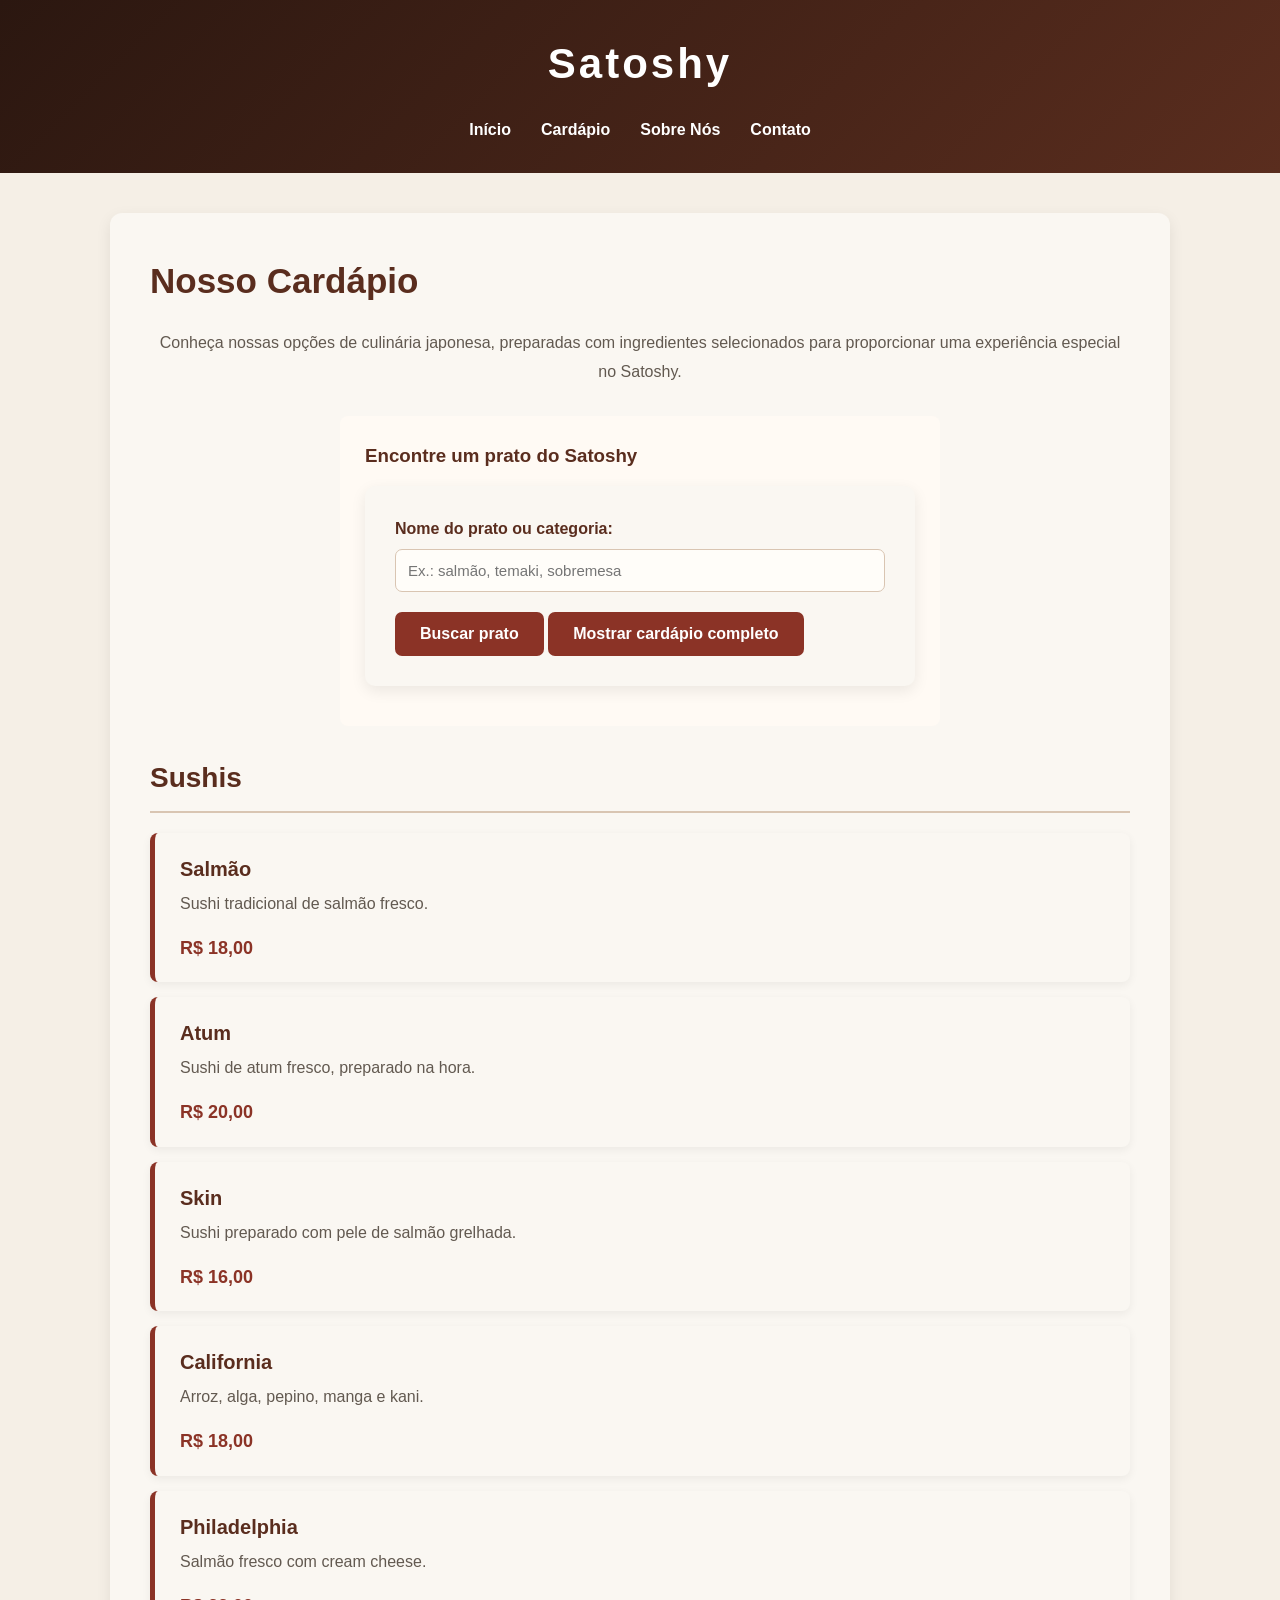
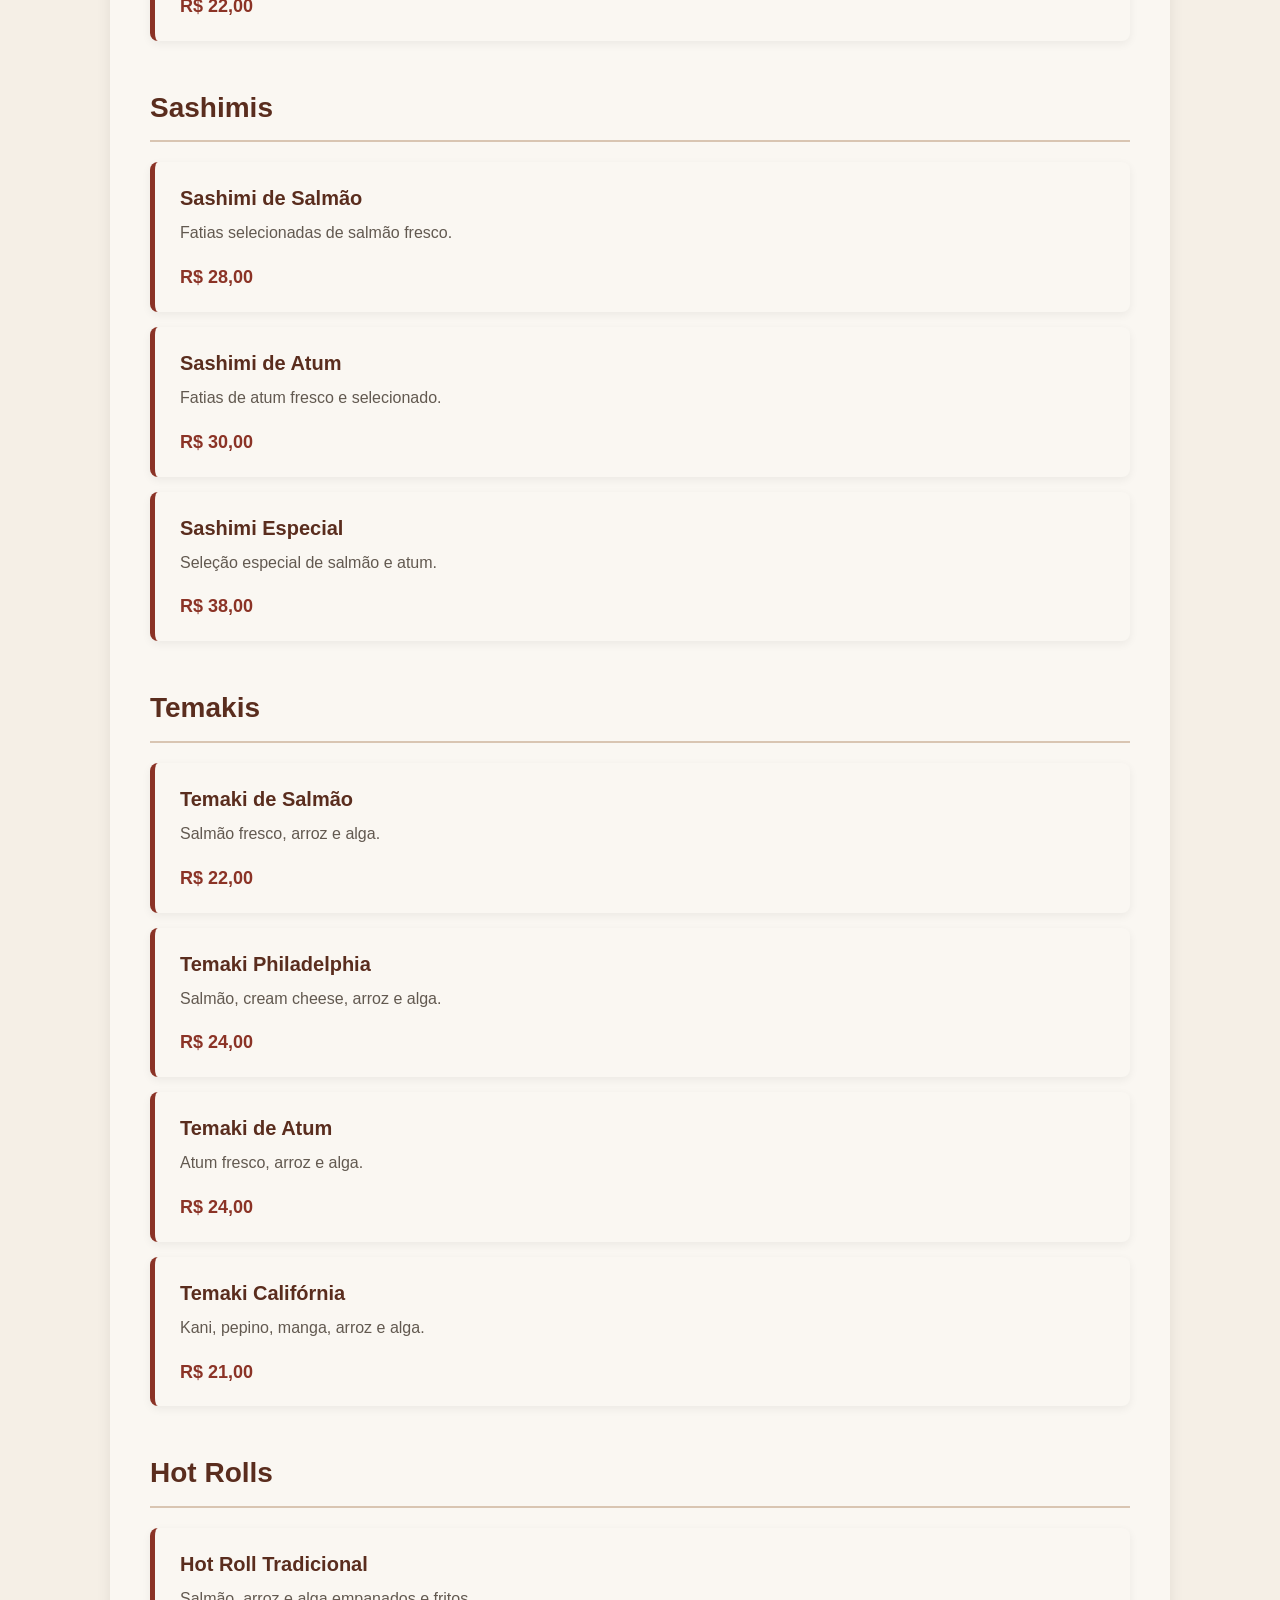
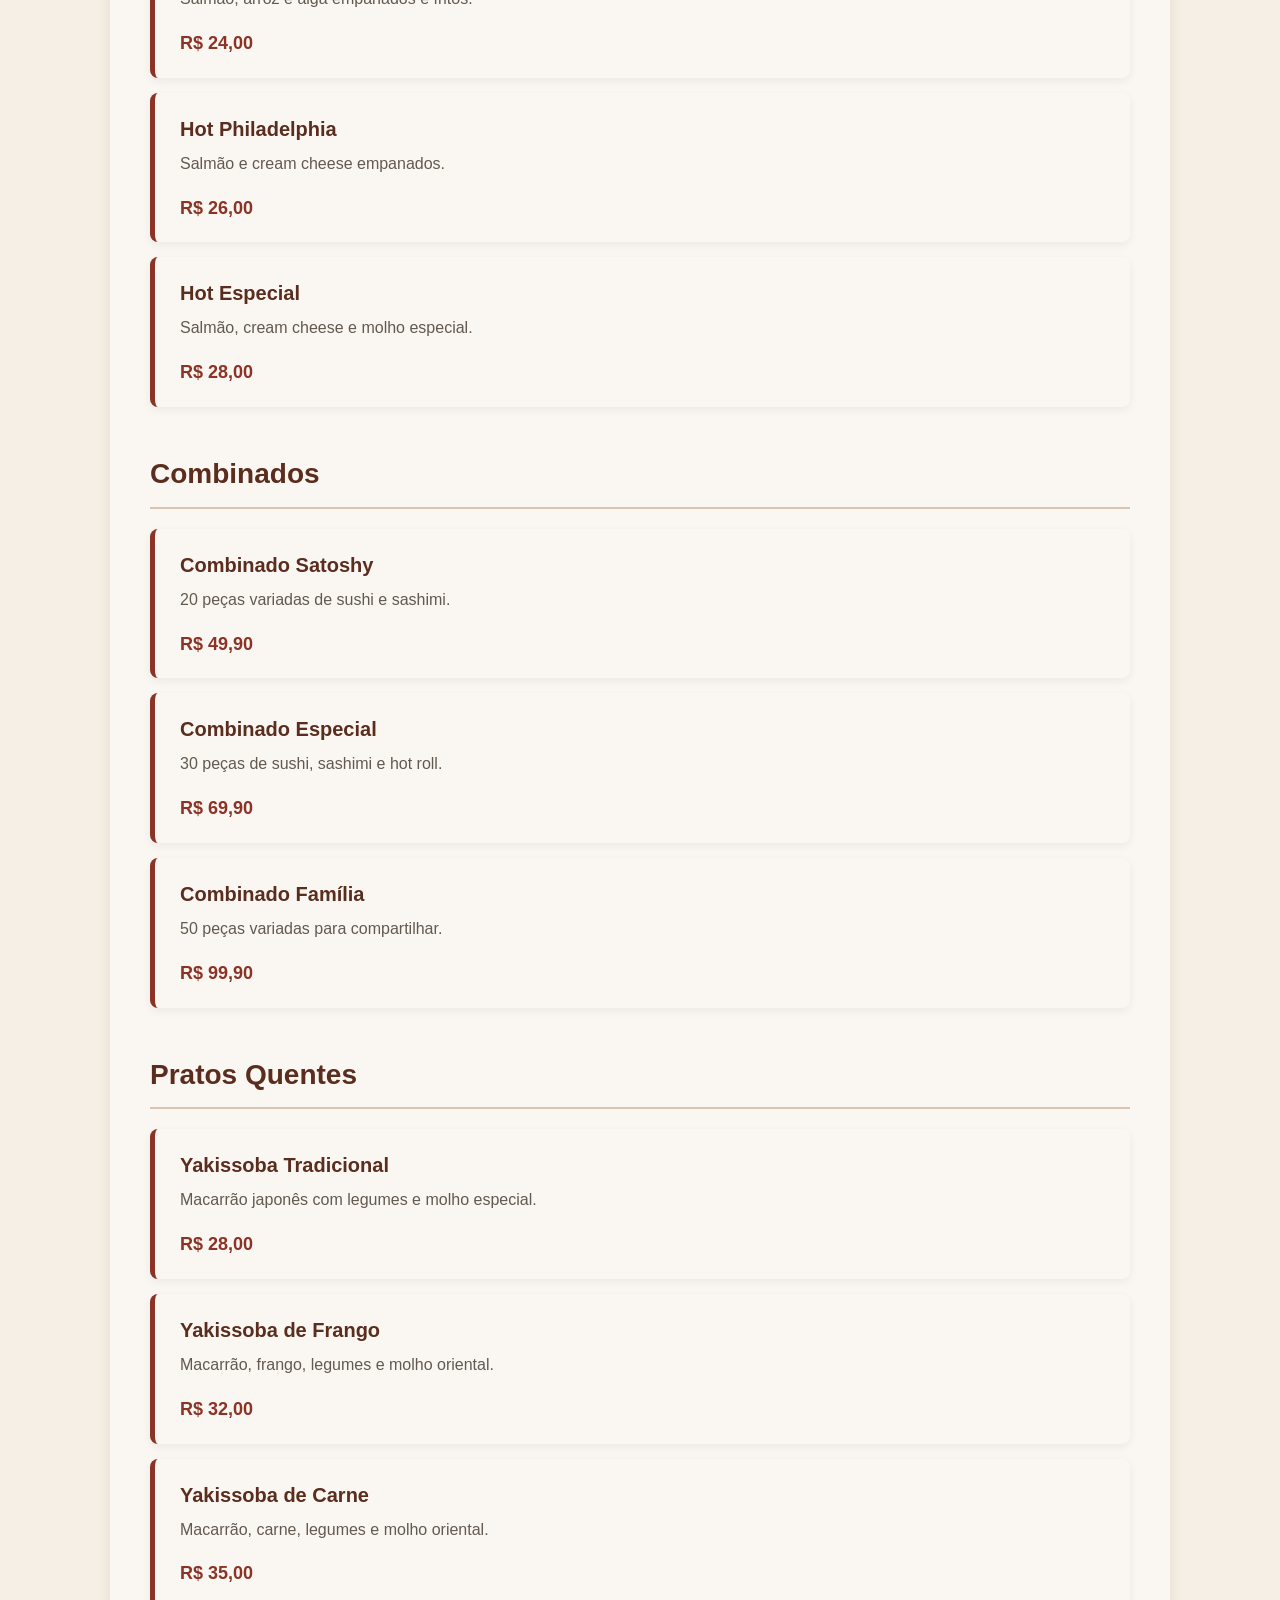
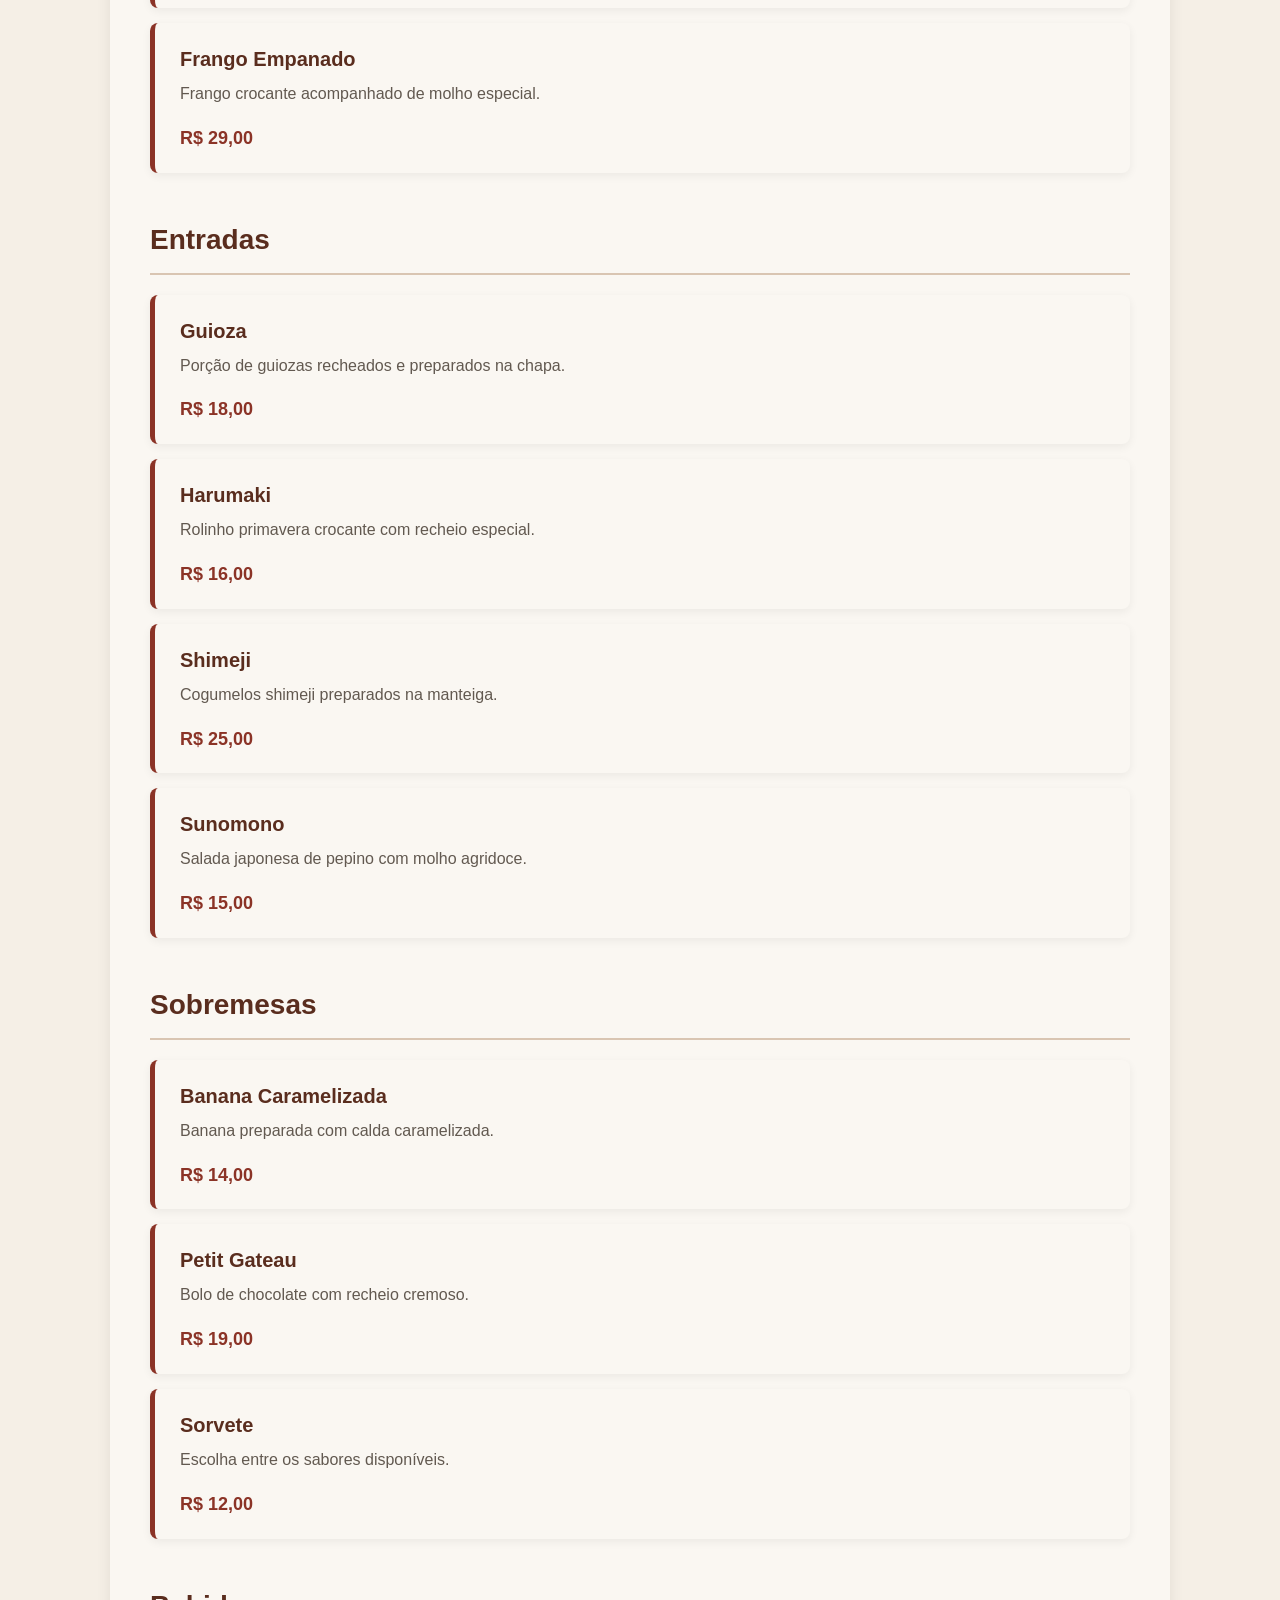
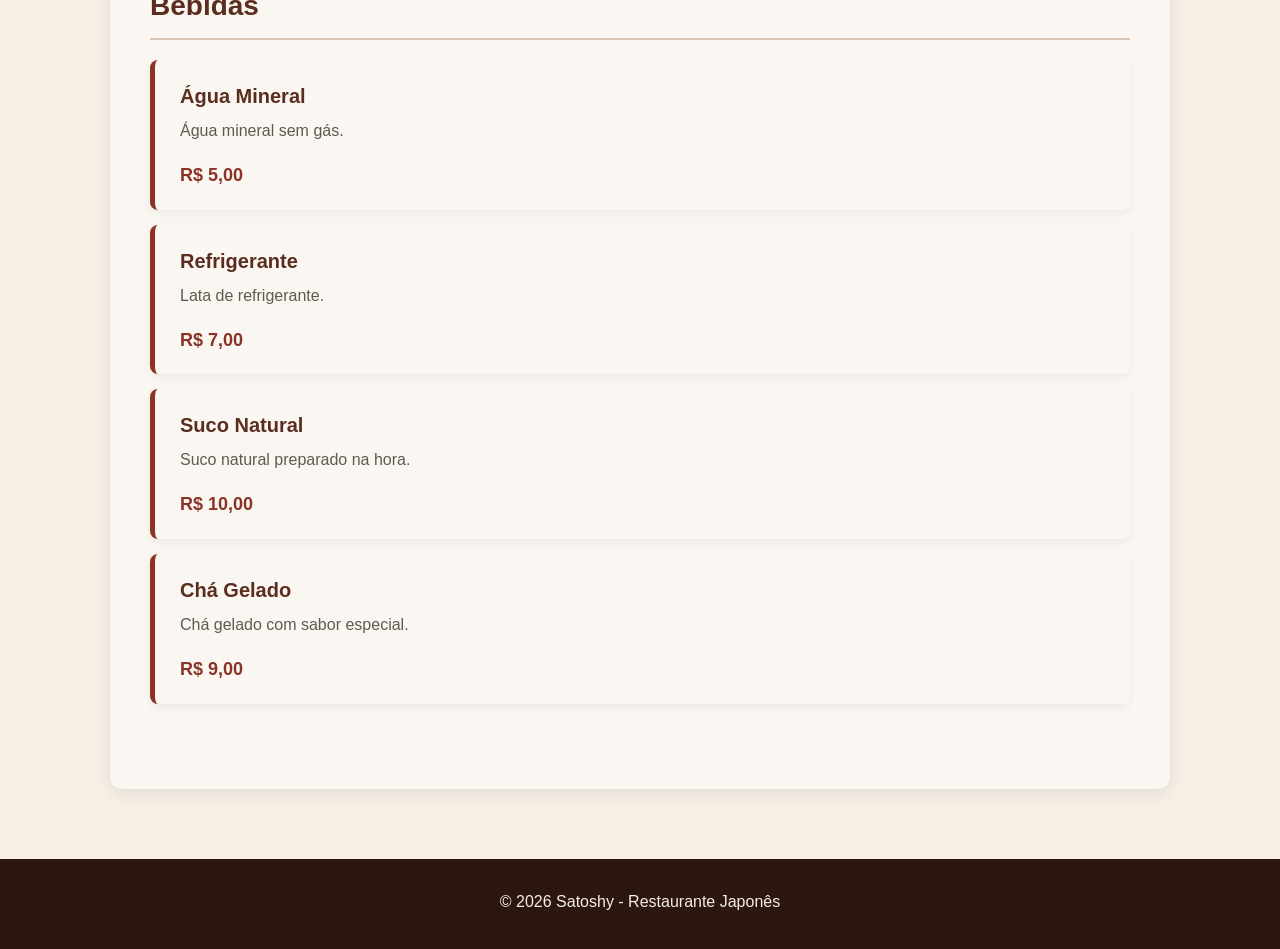
==== commit 5565ce2c: "mudei 13 files e tirei 1" ====
--- a/pages/cardapio.html
+++ b/pages/cardapio.html
@@ -1,68 +1,407 @@
 <!DOCTYPE html>
 <html lang="pt-BR">
+
 <head>
-<meta charset="UTF-8">
-<meta name="viewport" content="width=device-width, initial-scale=1.0">
-<title>Cardápio e Pedidos - Satoshy</title>
-<link rel="stylesheet" href="../css/style.css">
-<script src="../js/script.js" defer></script>
+    <meta charset="UTF-8">
+    <meta name="viewport" content="width=device-width, initial-scale=1.0">
+
+    <title>Cardápio - Satoshy</title>
+
+    <link rel="stylesheet" href="../css/style.css">
+    <script src="../js/script.js" defer></script>
 </head>
+
 <body>
-<header>
-<h1>Satoshy</h1>
-<nav>
-<a href="../index.html">Início</a>
-<a href="cardapio.html">Cardápio</a>
-<a href="sobre.html">Sobre Nós</a>
-<a href="contato.html">Contato</a>
-</nav>
-</header>
-<main>
-<section class="pagina">
-<h2>Nosso Cardápio</h2>
-<p class="descricao-cardapio">
-Pratos carregados diretamente do nosso banco de dados. Busque ou adicione
-itens ao seu pedido.
-</p>
-<!-- BUSCA VIA API -->
-<section class="busca-prato">
-<h3>Encontre um prato do Satoshy</h3>
-<form id="formularioPratos">
-<label for="buscaPrato">Nome do prato, categoria ou ingrediente:</label>
-<input type="text" id="buscaPrato" placeholder="Ex.: salmão, temaki,
-sobremesa" autocomplete="off">
-<div class="botoes-inicio">
-<button type="submit">Buscar prato</button>
-<button type="button" id="listarTodos" class="botao-secundario">Mostrar
-todos</button>
-</div>
-</form>
-<p id="mensagemBusca" aria-live="polite">Carregando cardápio...</p>
-</section>
-<!-- CONTAINER DINÂMICO DO CARDÁPIO (GET /api/pratos) -->
-<div id="listaCardapio"></div>
-<hr>
-<!-- CARRINHO E FINALIZAÇÃO DE PEDIDO (POST /api/pedidos) -->
-<section class="busca-prato" id="secaoCarrinho">
-<h3>Seu Pedido</h3>
-<ul id="listaCarrinho" class="lista-carrinho">
-<li>Nenhum item adicionado ao pedido ainda.</li>
-</ul>
-<p><strong>Total do Pedido: R$ <span
-id="totalCarrinho">0,00</span></strong></p>
-<form id="formularioPedido">
-<label for="clienteNome">Seu Nome:</label>
-<input type="text" id="clienteNome" required minlength="3" placeholder="Ex.:
-Ana Silva">
-<label for="clienteEmail">Seu E-mail:</label>
-<input type="email" id="clienteEmail" required placeholder="ana@email.com">
-<label for="clienteTelefone">Telefone (opcional):</label>
-<input type="tel" id="clienteTelefone" placeholder="(19) 99999-9999">
-<button type="submit" id="btnEnviarPedido">Finalizar Pedido</button>
-</form>
-<p id="mensagemPedido" aria-live="polite"></p>
-</section>
-<hr>
-<!-- HISTÓRICO E GERENCIAMENTO DE PEDIDOS (GET, PUT, DELETE
-/api/pedidos) -->
-<section class="sobre-secao">+
+    <!-- Cabeçalho -->
+    <header>
+
+        <h1>Satoshy</h1>
+
+        <nav>
+            <a href="../index.html">Início</a>
+            <a href="cardapio.html">Cardápio</a>
+            <a href="sobre.html">Sobre Nós</a>
+            <a href="contato.html">Contato</a>
+        </nav>
+
+    </header>
+
+
+    <!-- Conteúdo principal -->
+    <main>
+
+        <section class="pagina">
+
+            <h2>Nosso Cardápio</h2>
+
+            <p class="descricao-cardapio">
+                Conheça nossas opções de culinária japonesa,
+                preparadas com ingredientes selecionados para
+                proporcionar uma experiência especial no Satoshy.
+            </p>
+
+
+            <!-- ENCONTRAR PRATO -->
+            <section class="busca-prato">
+                <h3>Encontre um prato do Satoshy</h3>
+                <form id="formularioPratos">
+                    <label for="buscaPrato">Nome do prato ou categoria:</label>
+                    <input type="text" id="buscaPrato" placeholder="Ex.: salmão, temaki, sobremesa" autocomplete="off">
+                    <button type="submit">Buscar prato</button>
+                    <button type="button" id="listarTodos">Mostrar cardápio completo</button>
+                </form>
+                <p id="mensagemBusca" aria-live="polite"></p>
+            </section>
+
+
+            <!-- SUSHIS -->
+            <section class="categoria-cardapio">
+
+                <h3>Sushis</h3>
+
+                <div class="item-cardapio">
+                    <div>
+                        <h4>Salmão</h4>
+                        <p>Sushi tradicional de salmão fresco.</p>
+                    </div>
+                    <strong>R$ 18,00</strong>
+                </div>
+
+                <div class="item-cardapio">
+                    <div>
+                        <h4>Atum</h4>
+                        <p>Sushi de atum fresco, preparado na hora.</p>
+                    </div>
+                    <strong>R$ 20,00</strong>
+                </div>
+
+                <div class="item-cardapio">
+                    <div>
+                        <h4>Skin</h4>
+                        <p>Sushi preparado com pele de salmão grelhada.</p>
+                    </div>
+                    <strong>R$ 16,00</strong>
+                </div>
+
+                <div class="item-cardapio">
+                    <div>
+                        <h4>California</h4>
+                        <p>Arroz, alga, pepino, manga e kani.</p>
+                    </div>
+                    <strong>R$ 18,00</strong>
+                </div>
+
+                <div class="item-cardapio">
+                    <div>
+                        <h4>Philadelphia</h4>
+                        <p>Salmão fresco com cream cheese.</p>
+                    </div>
+                    <strong>R$ 22,00</strong>
+                </div>
+
+            </section>
+
+
+            <!-- SASHIMIS -->
+            <section class="categoria-cardapio">
+
+                <h3>Sashimis</h3>
+
+                <div class="item-cardapio">
+                    <div>
+                        <h4>Sashimi de Salmão</h4>
+                        <p>Fatias selecionadas de salmão fresco.</p>
+                    </div>
+                    <strong>R$ 28,00</strong>
+                </div>
+
+                <div class="item-cardapio">
+                    <div>
+                        <h4>Sashimi de Atum</h4>
+                        <p>Fatias de atum fresco e selecionado.</p>
+                    </div>
+                    <strong>R$ 30,00</strong>
+                </div>
+
+                <div class="item-cardapio">
+                    <div>
+                        <h4>Sashimi Especial</h4>
+                        <p>Seleção especial de salmão e atum.</p>
+                    </div>
+                    <strong>R$ 38,00</strong>
+                </div>
+
+            </section>
+
+
+            <!-- TEMAKIS -->
+            <section class="categoria-cardapio">
+
+                <h3>Temakis</h3>
+
+                <div class="item-cardapio">
+                    <div>
+                        <h4>Temaki de Salmão</h4>
+                        <p>Salmão fresco, arroz e alga.</p>
+                    </div>
+                    <strong>R$ 22,00</strong>
+                </div>
+
+                <div class="item-cardapio">
+                    <div>
+                        <h4>Temaki Philadelphia</h4>
+                        <p>Salmão, cream cheese, arroz e alga.</p>
+                    </div>
+                    <strong>R$ 24,00</strong>
+                </div>
+
+                <div class="item-cardapio">
+                    <div>
+                        <h4>Temaki de Atum</h4>
+                        <p>Atum fresco, arroz e alga.</p>
+                    </div>
+                    <strong>R$ 24,00</strong>
+                </div>
+
+                <div class="item-cardapio">
+                    <div>
+                        <h4>Temaki Califórnia</h4>
+                        <p>Kani, pepino, manga, arroz e alga.</p>
+                    </div>
+                    <strong>R$ 21,00</strong>
+                </div>
+
+            </section>
+
+
+            <!-- HOT ROLLS -->
+            <section class="categoria-cardapio">
+
+                <h3>Hot Rolls</h3>
+
+                <div class="item-cardapio">
+                    <div>
+                        <h4>Hot Roll Tradicional</h4>
+                        <p>Salmão, arroz e alga empanados e fritos.</p>
+                    </div>
+                    <strong>R$ 24,00</strong>
+                </div>
+
+                <div class="item-cardapio">
+                    <div>
+                        <h4>Hot Philadelphia</h4>
+                        <p>Salmão e cream cheese empanados.</p>
+                    </div>
+                    <strong>R$ 26,00</strong>
+                </div>
+
+                <div class="item-cardapio">
+                    <div>
+                        <h4>Hot Especial</h4>
+                        <p>Salmão, cream cheese e molho especial.</p>
+                    </div>
+                    <strong>R$ 28,00</strong>
+                </div>
+
+            </section>
+
+
+            <!-- COMBINADOS -->
+            <section class="categoria-cardapio">
+
+                <h3>Combinados</h3>
+
+                <div class="item-cardapio">
+                    <div>
+                        <h4>Combinado Satoshy</h4>
+                        <p>20 peças variadas de sushi e sashimi.</p>
+                    </div>
+                    <strong>R$ 49,90</strong>
+                </div>
+
+                <div class="item-cardapio">
+                    <div>
+                        <h4>Combinado Especial</h4>
+                        <p>30 peças de sushi, sashimi e hot roll.</p>
+                    </div>
+                    <strong>R$ 69,90</strong>
+                </div>
+
+                <div class="item-cardapio">
+                    <div>
+                        <h4>Combinado Família</h4>
+                        <p>50 peças variadas para compartilhar.</p>
+                    </div>
+                    <strong>R$ 99,90</strong>
+                </div>
+
+            </section>
+
+
+            <!-- PRATOS QUENTES -->
+            <section class="categoria-cardapio">
+
+                <h3>Pratos Quentes</h3>
+
+                <div class="item-cardapio">
+                    <div>
+                        <h4>Yakissoba Tradicional</h4>
+                        <p>Macarrão japonês com legumes e molho especial.</p>
+                    </div>
+                    <strong>R$ 28,00</strong>
+                </div>
+
+                <div class="item-cardapio">
+                    <div>
+                        <h4>Yakissoba de Frango</h4>
+                        <p>Macarrão, frango, legumes e molho oriental.</p>
+                    </div>
+                    <strong>R$ 32,00</strong>
+                </div>
+
+                <div class="item-cardapio">
+                    <div>
+                        <h4>Yakissoba de Carne</h4>
+                        <p>Macarrão, carne, legumes e molho oriental.</p>
+                    </div>
+                    <strong>R$ 35,00</strong>
+                </div>
+
+                <div class="item-cardapio">
+                    <div>
+                        <h4>Frango Empanado</h4>
+                        <p>Frango crocante acompanhado de molho especial.</p>
+                    </div>
+                    <strong>R$ 29,00</strong>
+                </div>
+
+            </section>
+
+
+            <!-- ENTRADAS -->
+            <section class="categoria-cardapio">
+
+                <h3>Entradas</h3>
+
+                <div class="item-cardapio">
+                    <div>
+                        <h4>Guioza</h4>
+                        <p>Porção de guiozas recheados e preparados na chapa.</p>
+                    </div>
+                    <strong>R$ 18,00</strong>
+                </div>
+
+                <div class="item-cardapio">
+                    <div>
+                        <h4>Harumaki</h4>
+                        <p>Rolinho primavera crocante com recheio especial.</p>
+                    </div>
+                    <strong>R$ 16,00</strong>
+                </div>
+
+                <div class="item-cardapio">
+                    <div>
+                        <h4>Shimeji</h4>
+                        <p>Cogumelos shimeji preparados na manteiga.</p>
+                    </div>
+                    <strong>R$ 25,00</strong>
+                </div>
+
+                <div class="item-cardapio">
+                    <div>
+                        <h4>Sunomono</h4>
+                        <p>Salada japonesa de pepino com molho agridoce.</p>
+                    </div>
+                    <strong>R$ 15,00</strong>
+                </div>
+
+            </section>
+
+
+            <!-- SOBREMESAS -->
+            <section class="categoria-cardapio">
+
+                <h3>Sobremesas</h3>
+
+                <div class="item-cardapio">
+                    <div>
+                        <h4>Banana Caramelizada</h4>
+                        <p>Banana preparada com calda caramelizada.</p>
+                    </div>
+                    <strong>R$ 14,00</strong>
+                </div>
+
+                <div class="item-cardapio">
+                    <div>
+                        <h4>Petit Gateau</h4>
+                        <p>Bolo de chocolate com recheio cremoso.</p>
+                    </div>
+                    <strong>R$ 19,00</strong>
+                </div>
+
+                <div class="item-cardapio">
+                    <div>
+                        <h4>Sorvete</h4>
+                        <p>Escolha entre os sabores disponíveis.</p>
+                    </div>
+                    <strong>R$ 12,00</strong>
+                </div>
+
+            </section>
+
+
+            <!-- BEBIDAS -->
+            <section class="categoria-cardapio">
+
+                <h3>Bebidas</h3>
+
+                <div class="item-cardapio">
+                    <div>
+                        <h4>Água Mineral</h4>
+                        <p>Água mineral sem gás.</p>
+                    </div>
+                    <strong>R$ 5,00</strong>
+                </div>
+
+                <div class="item-cardapio">
+                    <div>
+                        <h4>Refrigerante</h4>
+                        <p>Lata de refrigerante.</p>
+                    </div>
+                    <strong>R$ 7,00</strong>
+                </div>
+
+                <div class="item-cardapio">
+                    <div>
+                        <h4>Suco Natural</h4>
+                        <p>Suco natural preparado na hora.</p>
+                    </div>
+                    <strong>R$ 10,00</strong>
+                </div>
+
+                <div class="item-cardapio">
+                    <div>
+                        <h4>Chá Gelado</h4>
+                        <p>Chá gelado com sabor especial.</p>
+                    </div>
+                    <strong>R$ 9,00</strong>
+                </div>
+
+            </section>
+
+        </section>
+
+    </main>
+
+
+    <!-- Rodapé -->
+    <footer>
+
+        <p>© 2026 Satoshy - Restaurante Japonês</p>
+
+    </footer>
+
+</body>
+
+</html>
--- a/css/style.css
+++ b/css/style.css
@@ -873,67 +873,4 @@
 .categoria-cardapio[hidden],
 .item-cardapio[hidden] {
     display: none;
-}
-
-
-
-.item-cardapio {
-display: flex;
-justify-content: space-between;
-align-items: center;
-gap: 15px;
-}
-.item-acoes {
-display: flex;
-flex-direction: column;
-align-items: flex-end;
-gap: 8px;
-}
-.btn-pequeno {
-background-color: #8b3326;
-color: white;
-border: none;
-padding: 8px 14px;
-border-radius: 6px;
-cursor: pointer;
-font-weight: bold;
-font-size: 14px;
-transition: 0.2s;
-}
-.btn-pequeno:hover {
-background-color: #5a2d1e;
-}
-.btn-excluir {
-background-color: #a93226;
-}
-.lista-carrinho {
-list-style: none;
-margin: 15px 0;
-}
-.lista-carrinho li {
-display: flex;
-justify-content: space-between;
-align-items: center;
-padding: 8px 0;
-border-bottom: 1px solid #d9c5b2;
-}
-.card-pedido {
-background-color: #fffdf9;
-border-left: 5px solid #5a2d1e;
-padding: 18px;
-border-radius: 8px;
-margin-bottom: 15px;
-box-shadow: 0 2px 8px rgba(0, 0, 0, 0.06);
-}
-.card-pedido-acoes {
-display: flex;
-gap: 10px;
-flex-wrap: wrap;
-margin-top: 12px;
-align-items: center;
-}
-.card-pedido-acoes select {
-padding: 7px;
-border-radius: 5px;
-border: 1px solid #d9c5b2;
-}
+}
